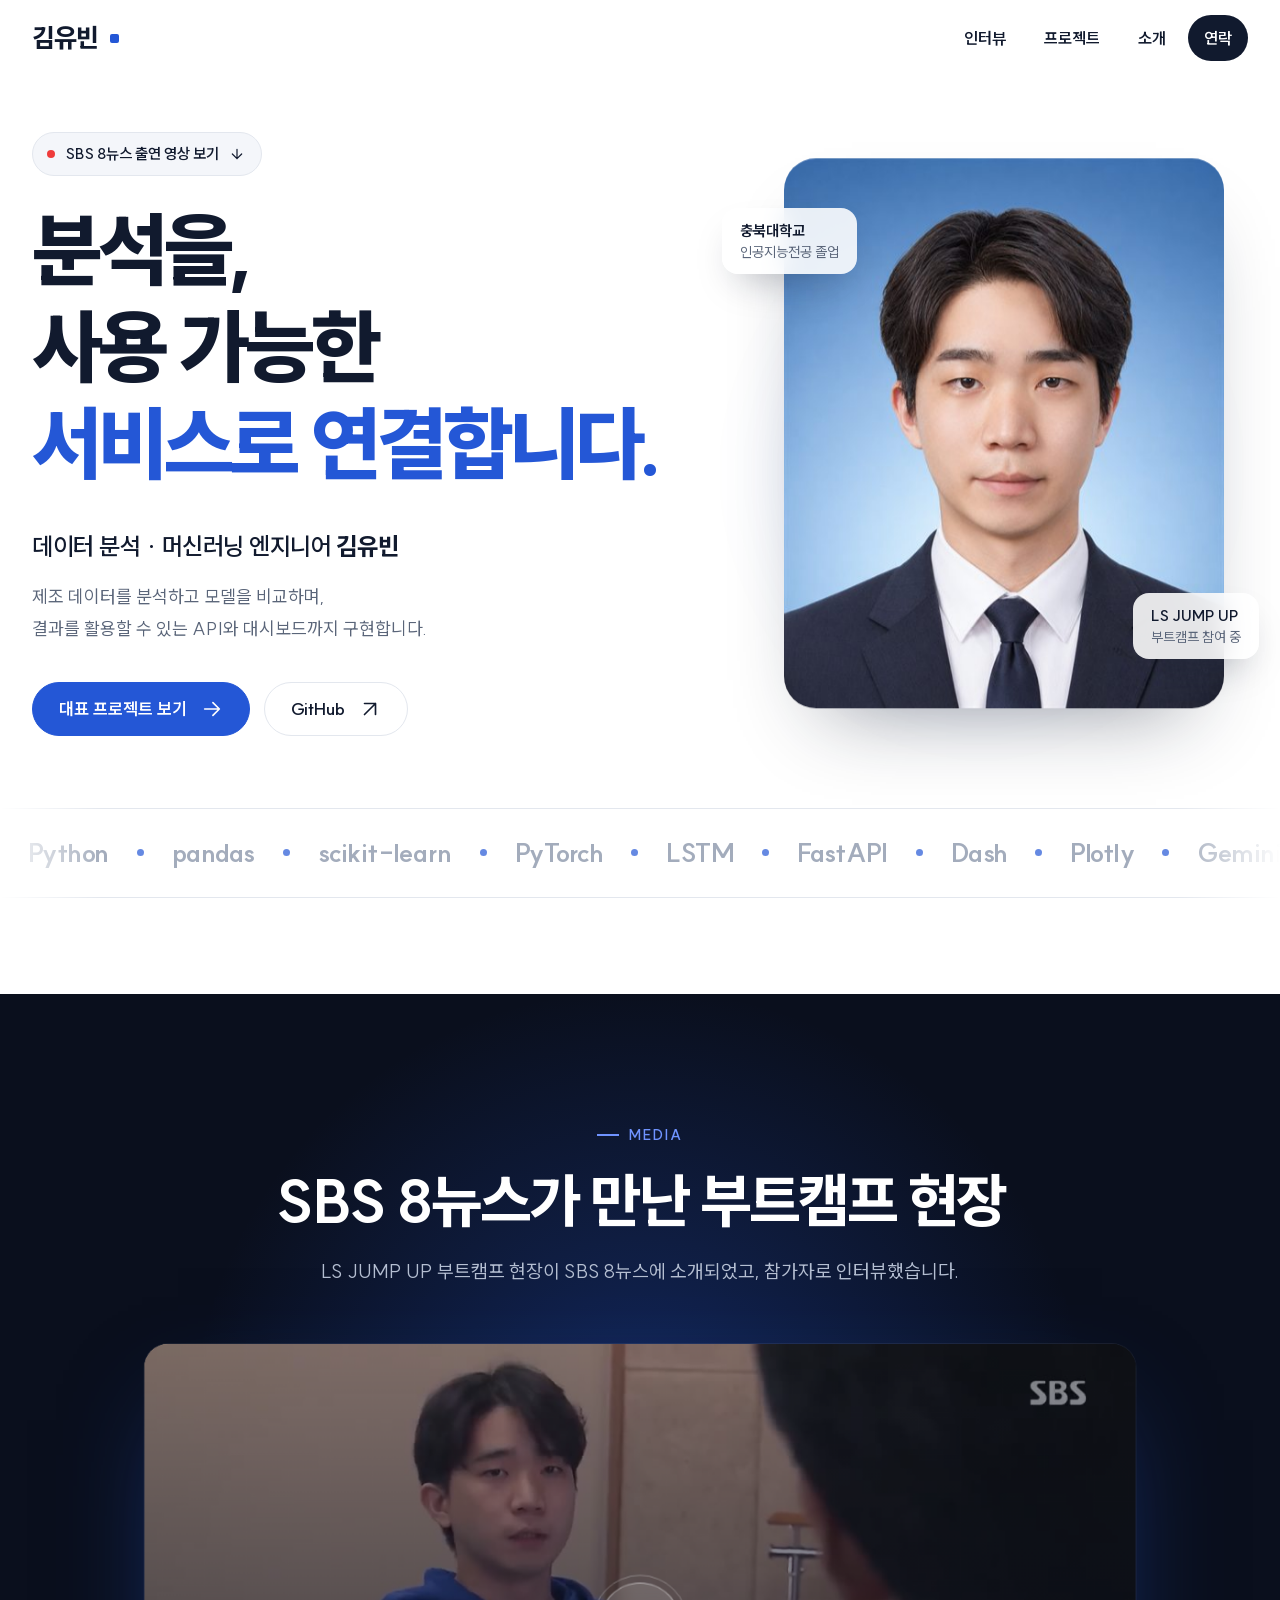
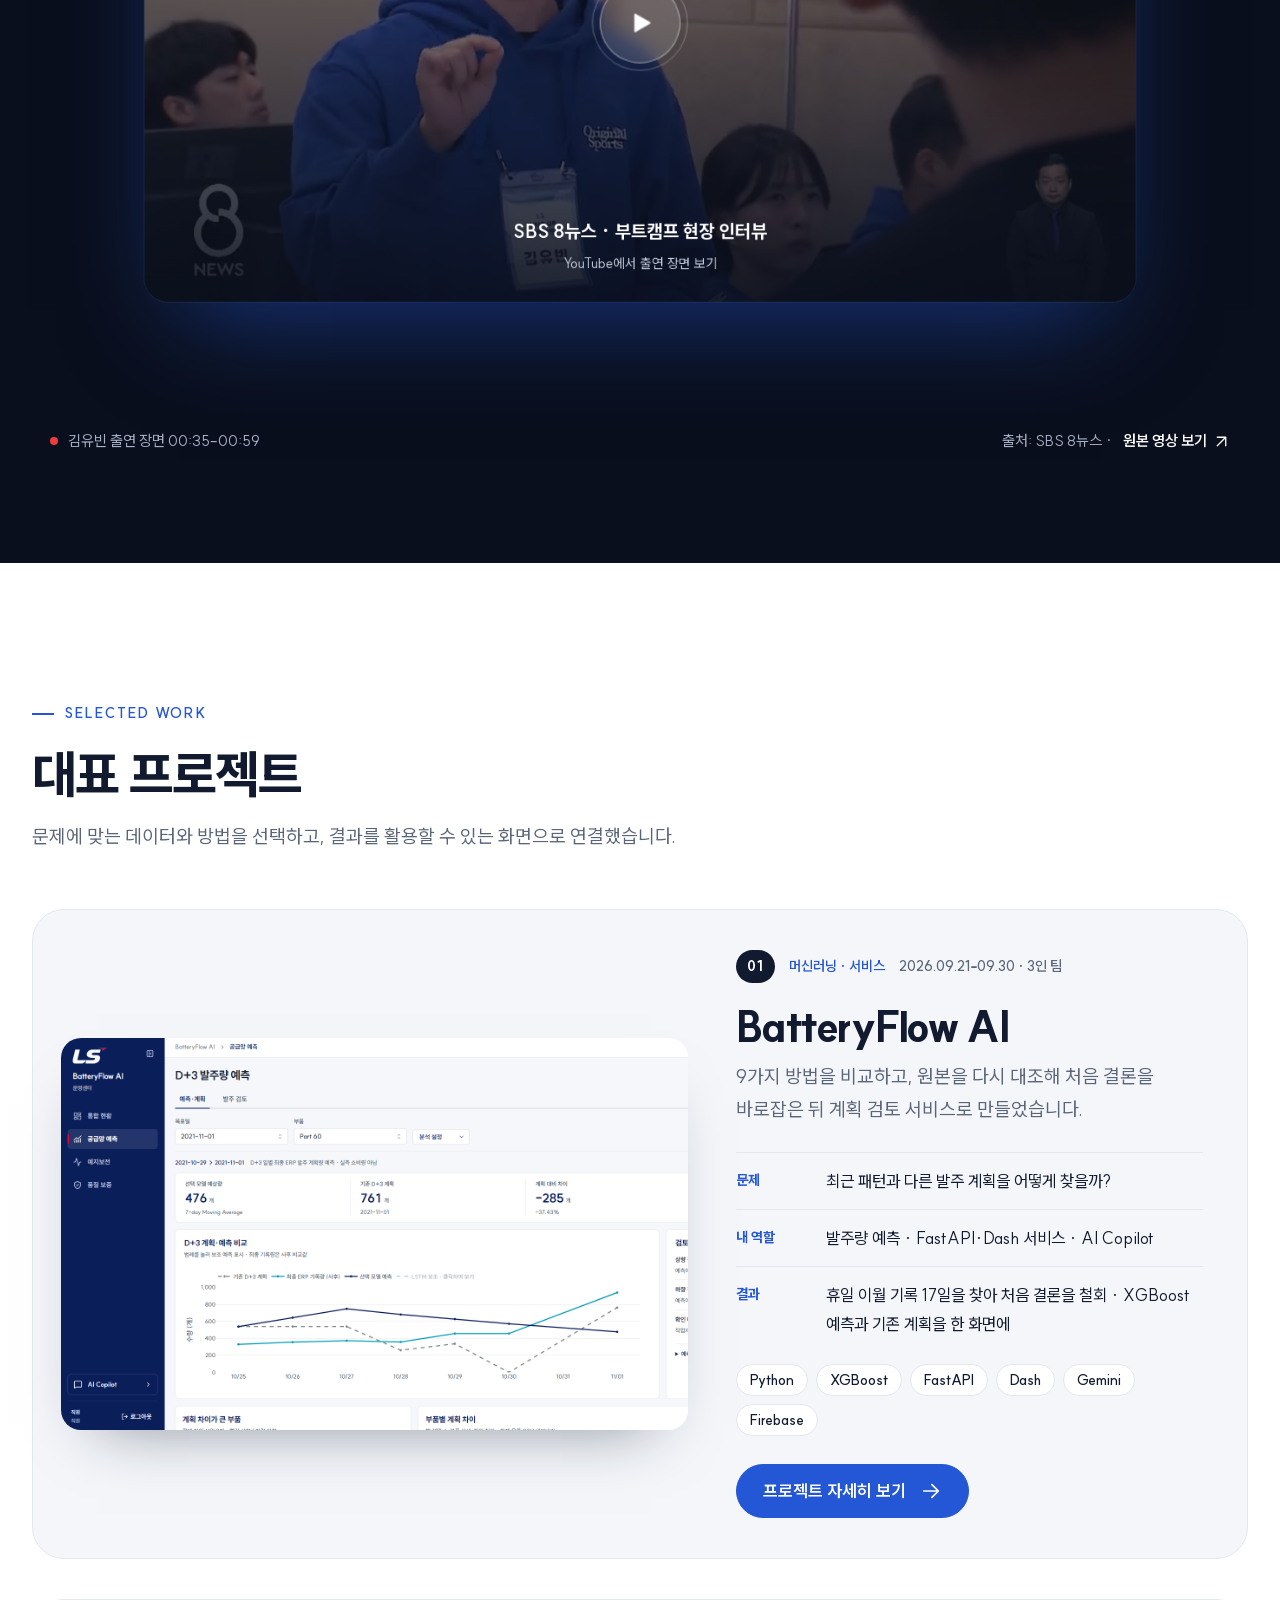
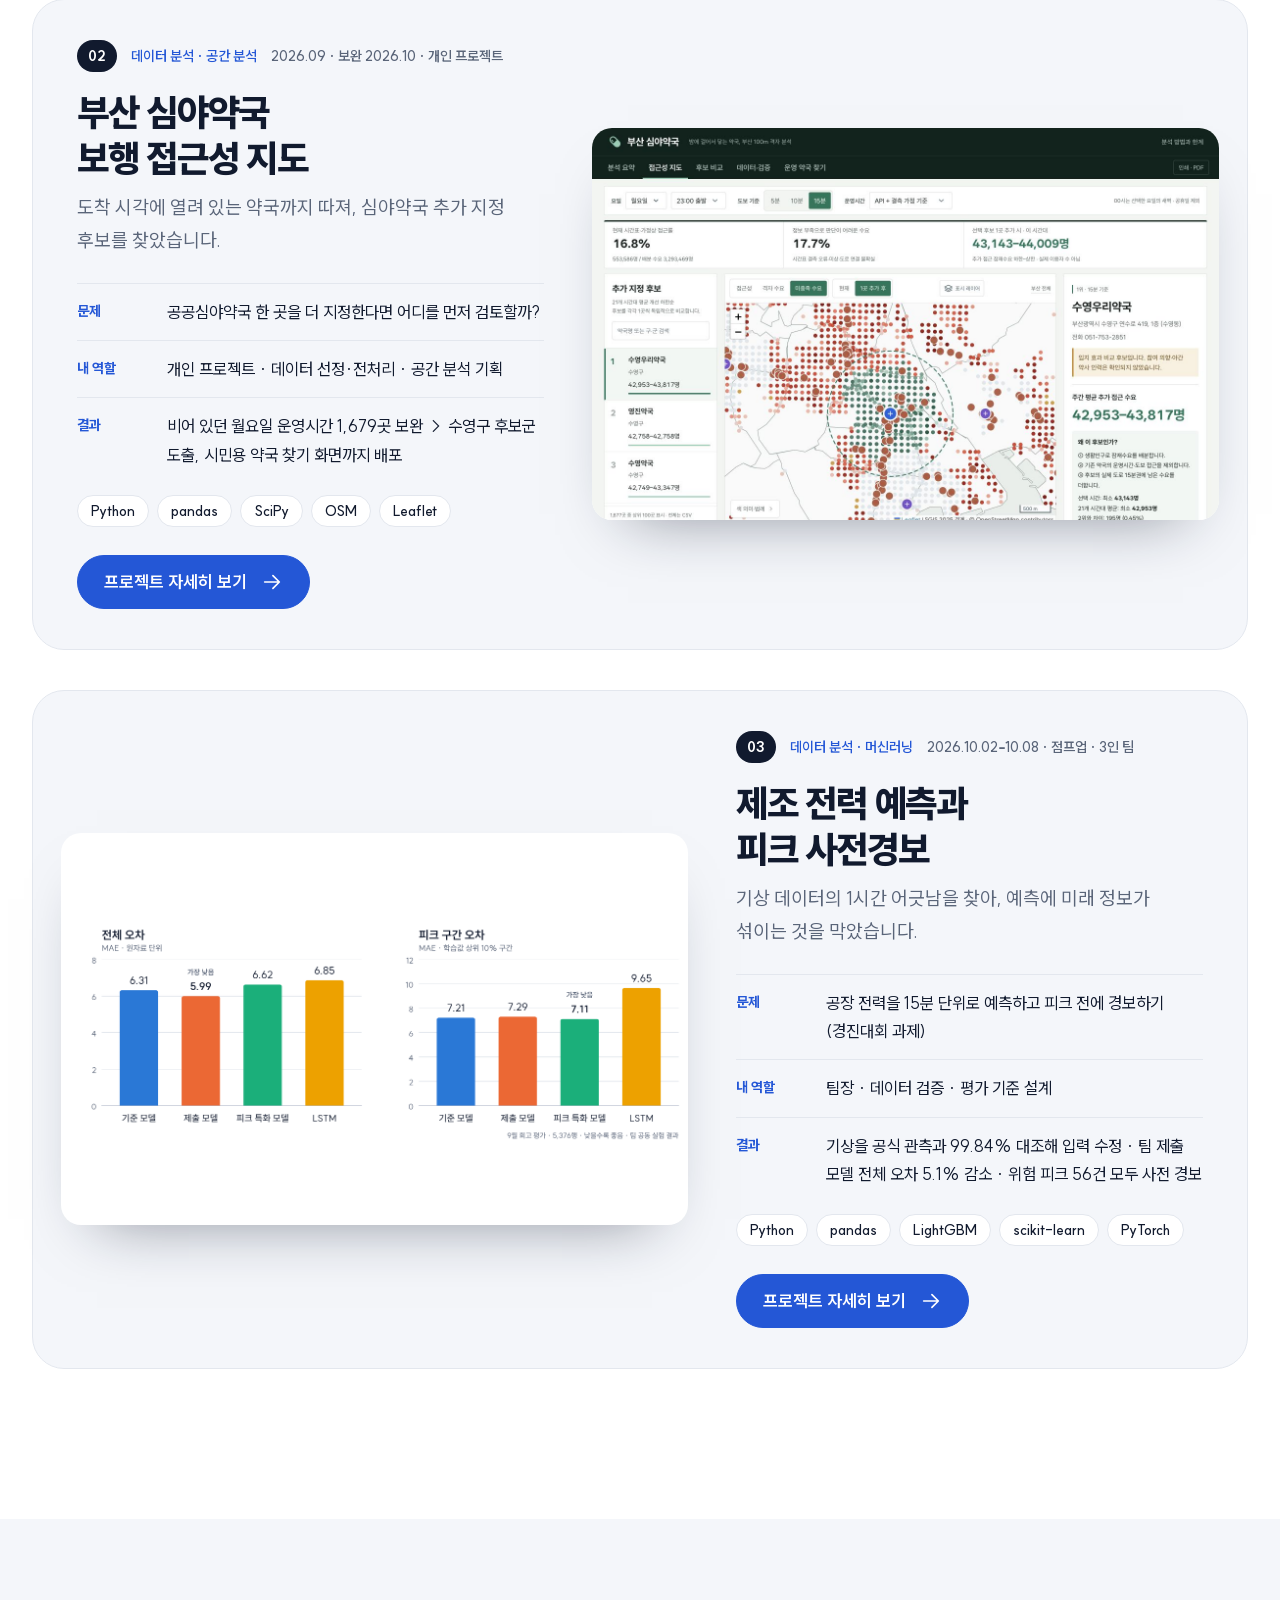
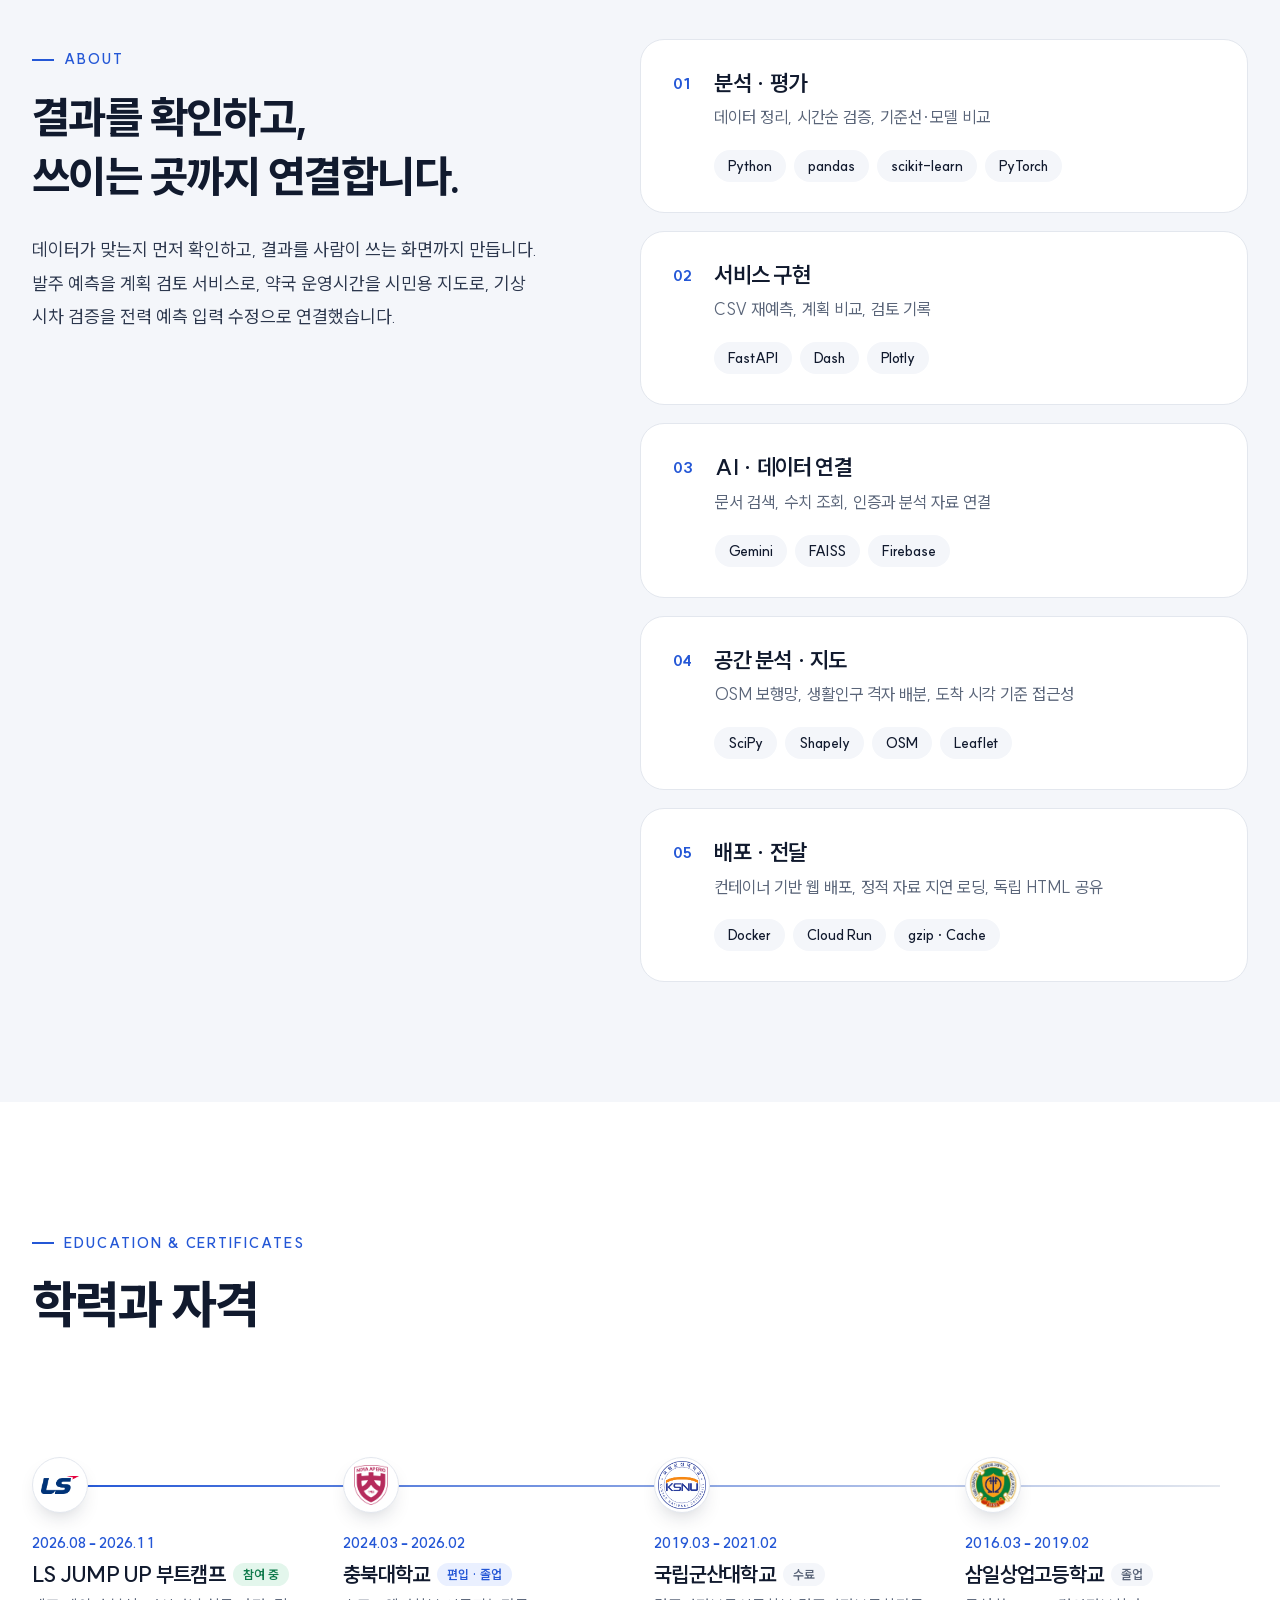
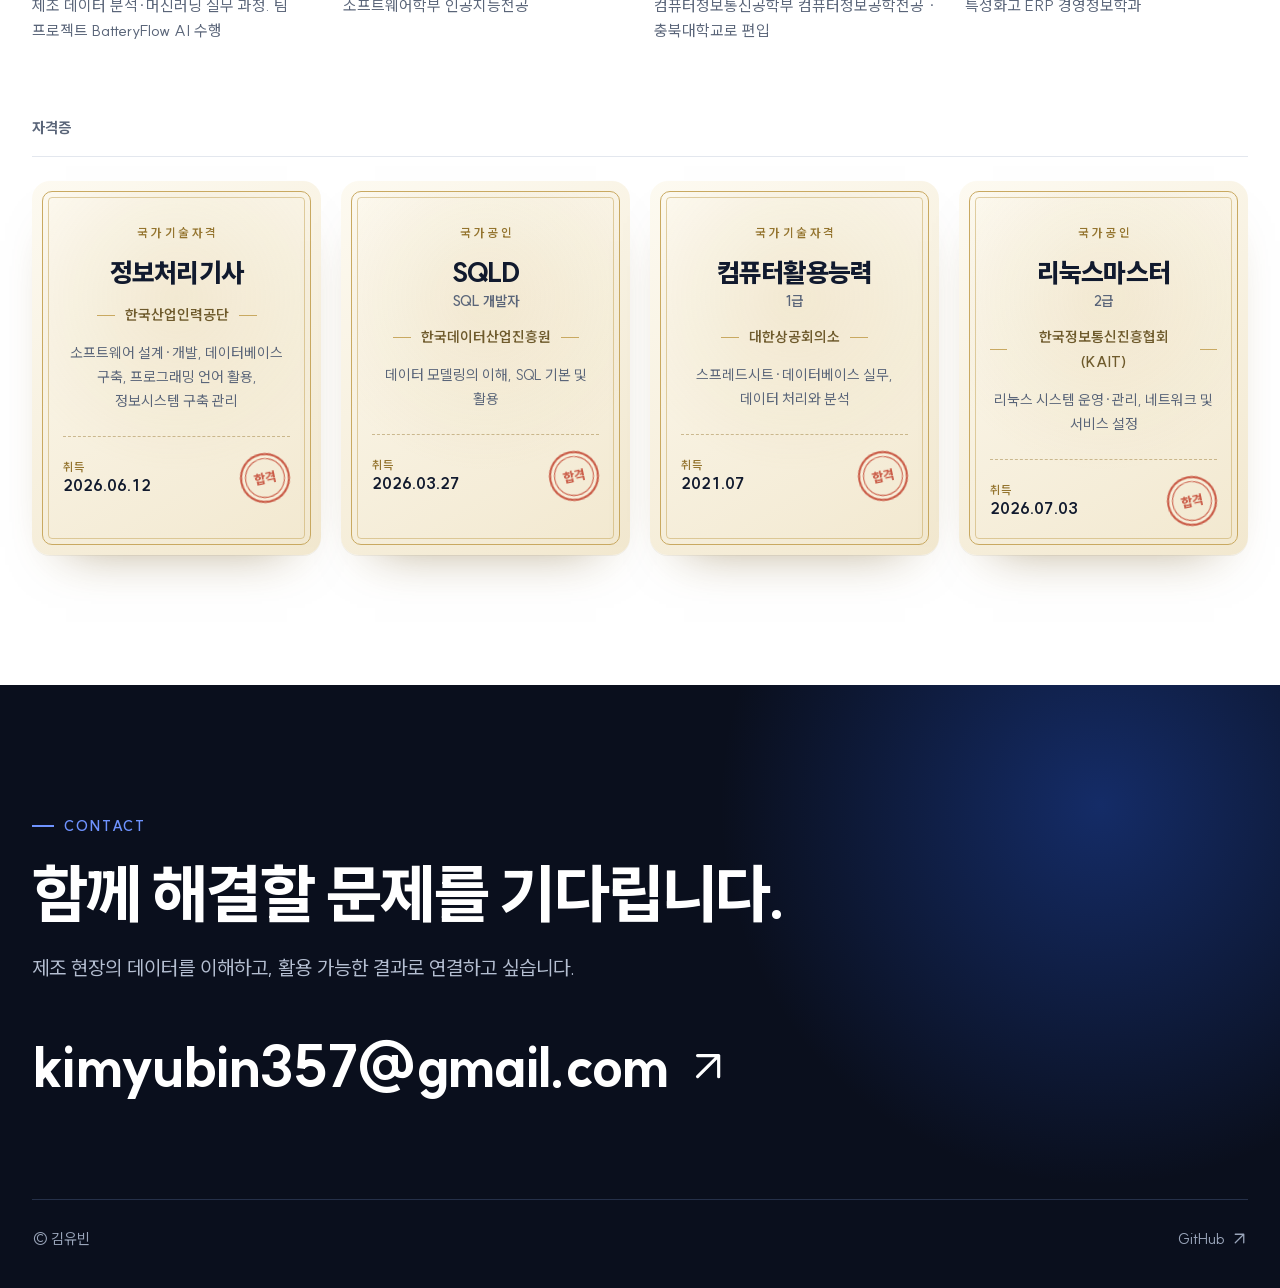
==== index.html @ a45933f1 "Correct BatteryFlow case study with the audited_v3 re-evaluation The page claimed the 7-day average " ====
<!doctype html>
<html lang="ko">
<head>
  <meta charset="utf-8">
  <meta name="viewport" content="width=device-width, initial-scale=1">
  <meta name="description" content="김유빈의 데이터 분석·머신러닝 포트폴리오. 제조 데이터 분석·모델 비교와 부산 심야약국 공간 분석을 활용 가능한 화면으로 연결한 프로젝트를 소개합니다.">
  <meta name="theme-color" content="#FFFFFF">
  <title>김유빈 | 데이터 분석 · 머신러닝 엔지니어</title>
  <link rel="icon" href="assets/favicon.svg" type="image/svg+xml">
  <link rel="preload" href="assets/SUIT-Variable.woff2" as="font" type="font/woff2" crossorigin>
  <link rel="stylesheet" href="styles.css?v=0.4.4">
  <script>document.documentElement.classList.add('js');setTimeout(function(){if(!window.__siteReady)document.documentElement.classList.remove('js')},3000)</script>
  <script src="projects.js?v=0.4.4" defer></script>
  <script src="site.js?v=0.4.4" defer onerror="document.documentElement.classList.remove('js')"></script>
</head>
<body>
  <a class="skip-link" href="#main">본문 바로가기</a>
  <div class="scroll-progress" aria-hidden="true"></div>
  <header class="site-header">
    <div class="container header-inner">
      <a class="brand" href="./" aria-label="김유빈 포트폴리오 처음으로">김유빈<span aria-hidden="true"></span></a>
      <nav aria-label="주 메뉴"><a href="#interview">인터뷰</a><a href="#work">프로젝트</a><a href="#about">소개</a><a href="#contact">연락</a></nav>
    </div>
  </header>

  <main id="main">
    <!-- Hero -->
    <section class="hero container" aria-labelledby="hero-title">
      <div class="hero-copy">
        <a class="hero-badge" href="#interview" data-reveal>
          <span class="live-dot" aria-hidden="true"></span>SBS 8뉴스 출연 영상 보기
          <svg class="icon" viewBox="0 0 24 24" aria-hidden="true"><path d="M12 5v14m-7-7 7 7 7-7"/></svg>
        </a>
        <h1 id="hero-title" class="hero-title">
          <span class="line"><span>분석을,</span></span>
          <span class="line"><span>사용 가능한</span></span>
          <span class="line accent"><span>서비스로 연결합니다.</span></span>
        </h1>
        <p class="hero-role" data-reveal data-delay="3">데이터 분석 · 머신러닝 엔지니어 <strong>김유빈</strong></p>
        <p class="hero-intro" data-reveal data-delay="4">제조 데이터를 분석하고 모델을 비교하며,<br class="desktop-break"> 결과를 활용할 수 있는 API와 대시보드까지 구현합니다.</p>
        <div class="actions" data-reveal data-delay="5">
          <a class="button" href="#work">대표 프로젝트 보기 <svg class="icon" viewBox="0 0 24 24" aria-hidden="true"><path d="M4 12h16M13 5l7 7-7 7"/></svg></a>
          <a class="button ghost" href="https://github.com/Kimyubin357" target="_blank" rel="noopener noreferrer">GitHub <svg class="icon" viewBox="0 0 24 24" aria-hidden="true"><path d="M6 18 18 6M6 6h12v12"/></svg></a>
        </div>
      </div>
      <div class="hero-visual" data-reveal="scale" data-delay="2">
        <div class="portrait-wrap" data-parallax="0.06">
          <img class="portrait" src="assets/portrait-960.jpg" srcset="assets/portrait-480.jpg 480w, assets/portrait-960.jpg 960w" sizes="(max-width: 820px) 240px, 440px" alt="김유빈 프로필 사진" width="960" height="1200" fetchpriority="high">
        </div>
        <div class="hero-chip chip-top"><strong>충북대학교</strong><span>인공지능전공 졸업</span></div>
        <div class="hero-chip chip-bottom"><strong>LS JUMP UP</strong><span>부트캠프 참여 중</span></div>
      </div>
    </section>

    <!-- Tech marquee -->
    <div class="marquee" aria-label="사용 기술">
      <div class="marquee-track">
        <ul>
          <li>Python</li><li>pandas</li><li>scikit-learn</li><li>PyTorch</li><li>LSTM</li><li>FastAPI</li><li>Dash</li><li>Plotly</li><li>Gemini</li><li>FAISS</li><li>Firebase</li><li>SQL</li>
        </ul>
        <ul aria-hidden="true">
          <li>Python</li><li>pandas</li><li>scikit-learn</li><li>PyTorch</li><li>LSTM</li><li>FastAPI</li><li>Dash</li><li>Plotly</li><li>Gemini</li><li>FAISS</li><li>Firebase</li><li>SQL</li>
        </ul>
      </div>
    </div>

    <!-- Interview video -->
    <section class="interview-section" id="interview" aria-labelledby="interview-title">
      <div class="container interview-head">
        <p class="eyebrow light" data-reveal>Media</p>
        <h2 id="interview-title" data-reveal data-delay="1">SBS 8뉴스가 만난<br class="mobile-break"> 부트캠프 현장</h2>
        <p class="interview-lead" data-reveal data-delay="2">LS JUMP UP 부트캠프 현장이 SBS 8뉴스에 소개되었고, 참가자로 인터뷰했습니다.</p>
      </div>
      <div class="container">
        <figure class="interview" data-video-scale>
          <div class="video-frame" id="interview-player">
            <video id="interview-video" class="video-mount" src="assets/interview/sbs-interview.mp4" poster="assets/interview/sbs-interview-poster.jpg" muted loop playsinline preload="metadata" title="SBS 8뉴스 — 김유빈 부트캠프 인터뷰 장면 (원본 00:35–00:59)"></video>
            <div class="video-poster" aria-hidden="true">
              <img src="assets/interview/sbs-interview-poster.jpg" alt="" width="1280" height="720" loading="lazy">
            </div>
            <button class="video-cover" type="button" id="play-interview" aria-label="SBS 인터뷰 장면 소리와 함께 재생">
              <span class="play-circle"><svg viewBox="0 0 24 24" aria-hidden="true"><path d="m8 5 12 7-12 7Z"/></svg></span>
              <span class="video-title">SBS 8뉴스 · 부트캠프 현장 인터뷰</span>
              <span class="video-subtitle">김유빈 출연 장면 · 24초</span>
            </button>
            <button class="sound-toggle" type="button" id="sound-toggle" aria-label="소리 켜고 처음부터 보기" aria-pressed="false" hidden>
              <svg class="icon" viewBox="0 0 24 24" aria-hidden="true"><path d="M4 9v6h4l5 4V5L8 9H4Z"/><path class="wave" d="M16.5 8.5a5 5 0 0 1 0 7M19 6a8.5 8.5 0 0 1 0 12"/></svg>
              <span>소리 켜고 처음부터 보기</span>
            </button>
          </div>
          <figcaption>
            <span><span class="live-dot" aria-hidden="true"></span><span id="interview-note">화면에 보이면 출연 장면이 음소거로 자동 재생됩니다.</span></span>
            <span class="video-credit">출처: SBS 8뉴스 · <a href="https://www.youtube.com/watch?v=RI5JTzQbqe4&amp;t=35s" target="_blank" rel="noopener noreferrer">원본 영상 보기 <svg class="icon" viewBox="0 0 24 24" aria-hidden="true"><path d="M6 18 18 6M6 6h12v12"/></svg></a></span>
          </figcaption>
        </figure>
      </div>
    </section>

    <!-- Featured work -->
    <section class="work-section container" id="work" aria-labelledby="work-title">
      <div class="section-head">
        <p class="eyebrow" data-reveal>Selected Work</p>
        <h2 id="work-title" data-reveal data-delay="1">대표 프로젝트</h2>
        <p class="section-note" data-reveal data-delay="2">문제에 맞는 데이터와 방법을 선택하고, 결과를 활용할 수 있는 화면으로 연결했습니다.</p>
      </div>
      <div class="featured-list" id="featured-list">
        <p class="noscript-note"><a class="text-link" href="batteryflow.html">BatteryFlow AI 프로젝트 자세히 보기</a></p>
        <p class="noscript-note"><a class="text-link" href="busan-night-pharmacy.html">부산 심야약국 보행 접근성 지도 자세히 보기</a></p>
        <p class="noscript-note"><a class="text-link" href="power-forecast.html">제조 전력 예측과 피크 사전경보 자세히 보기</a></p>
      </div>
    </section>

    <!-- Archive (rendered only when there are non-featured projects) -->
    <section class="archive-section container" id="archive" aria-labelledby="archive-title" hidden>
      <div class="archive-head">
        <div>
          <p class="eyebrow" data-reveal>Archive</p>
          <h2 id="archive-title" data-reveal data-delay="1">전체 프로젝트 <span class="count" id="archive-count"></span></h2>
        </div>
        <div class="filters" id="archive-filters" role="group" aria-label="분야별 보기"></div>
      </div>
      <div class="archive-grid" id="archive-grid"></div>
    </section>

    <!-- About + skills -->
    <section class="about-section" id="about" aria-labelledby="about-title">
      <div class="container about-grid">
        <div class="about-copy">
          <p class="eyebrow" data-reveal>About</p>
          <h2 id="about-title" data-reveal data-delay="1">결과를 확인하고,<br>쓰이는 곳까지 연결합니다.</h2>
          <p data-reveal data-delay="2">데이터가 맞는지 먼저 확인하고, 결과를 사람이 쓰는 화면까지 만듭니다. 발주 예측을 계획 검토 서비스로, 약국 운영시간을 시민용 지도로, 기상 시차 검증을 전력 예측 입력 수정으로 연결했습니다.</p>
        </div>
        <div class="skills">
          <article class="skill-card" data-reveal data-delay="1">
            <span class="skill-index">01</span>
            <h3>분석 · 평가</h3>
            <p>데이터 정리, 시간순 검증, 기준선·모델 비교</p>
            <ul class="tag-list"><li>Python</li><li>pandas</li><li>scikit-learn</li><li>PyTorch</li></ul>
          </article>
          <article class="skill-card" data-reveal data-delay="2">
            <span class="skill-index">02</span>
            <h3>서비스 구현</h3>
            <p>CSV 재예측, 계획 비교, 검토 기록</p>
            <ul class="tag-list"><li>FastAPI</li><li>Dash</li><li>Plotly</li></ul>
          </article>
          <article class="skill-card" data-reveal data-delay="3">
            <span class="skill-index">03</span>
            <h3>AI · 데이터 연결</h3>
            <p>문서 검색, 수치 조회, 인증과 분석 자료 연결</p>
            <ul class="tag-list"><li>Gemini</li><li>FAISS</li><li>Firebase</li></ul>
          </article>
          <article class="skill-card" data-reveal>
            <span class="skill-index">04</span>
            <h3>공간 분석 · 지도</h3>
            <p>OSM 보행망, 생활인구 격자 배분, 도착 시각 기준 접근성</p>
            <ul class="tag-list"><li>SciPy</li><li>Shapely</li><li>OSM</li><li>Leaflet</li></ul>
          </article>
          <article class="skill-card" data-reveal>
            <span class="skill-index">05</span>
            <h3>배포 · 전달</h3>
            <p>컨테이너 기반 웹 배포, 정적 자료 지연 로딩, 독립 HTML 공유</p>
            <ul class="tag-list"><li>Docker</li><li>Cloud Run</li><li>gzip · Cache</li></ul>
          </article>
        </div>
      </div>
    </section>

    <!-- Education + certifications -->
    <section class="credentials-section container" id="credentials" aria-labelledby="credentials-title">
      <div class="section-head">
        <p class="eyebrow" data-reveal>Education &amp; Certificates</p>
        <h2 id="credentials-title" data-reveal data-delay="1">학력과 자격</h2>
      </div>
      <div class="credentials-grid">
        <div class="cred-block">
        <p class="cred-subtitle" data-reveal>학력 · 교육</p>
        <ol class="timeline" aria-label="학력과 교육">
          <li data-reveal>
            <span class="edu-mark edu-mark-wide"><img src="assets/logo-ls.png" alt="LS 로고" width="1000" height="450" loading="lazy"></span>
            <span class="timeline-date">2026.08 – 2026.11</span>
            <h3>LS JUMP UP 부트캠프 <span class="status">참여 중</span></h3>
            <p>제조 데이터 분석·머신러닝 실무 과정. 팀 프로젝트 BatteryFlow AI 수행</p>
          </li>
          <li data-reveal data-delay="1">
            <span class="edu-mark"><img src="assets/logo-cbnu.png" alt="충북대학교 로고" width="166" height="200" loading="lazy"></span>
            <span class="timeline-date">2024.03 – 2026.02</span>
            <h3>충북대학교 <span class="status done">편입 · 졸업</span></h3>
            <p>소프트웨어학부 인공지능전공</p>
          </li>
          <li data-reveal data-delay="2">
            <span class="edu-mark edu-mark-round"><img src="assets/logo-kunsan.png" alt="국립군산대학교 로고" width="700" height="700" loading="lazy"></span>
            <span class="timeline-date">2019.03 – 2021.02</span>
            <h3>국립군산대학교 <span class="status muted-status">수료</span></h3>
            <p>컴퓨터정보통신공학부 컴퓨터정보공학전공 · 충북대학교로 편입</p>
          </li>
          <li data-reveal data-delay="3">
            <span class="edu-mark edu-mark-round"><img src="assets/logo-samil.png" alt="삼일상업고등학교 로고" width="447" height="447" loading="lazy"></span>
            <span class="timeline-date">2016.03 – 2019.02</span>
            <h3>삼일상업고등학교 <span class="status muted-status">졸업</span></h3>
            <p>특성화고 ERP 경영정보학과</p>
          </li>
        </ol>
        </div>
        <div class="certs cred-block">
        <p class="cred-subtitle" data-reveal>자격증</p>
        <ul class="cert-grid" aria-label="자격증">
          <li class="cert-card" data-reveal>
            <div class="cert-frame">
              <span class="cert-label">국가기술자격</span>
              <h3>정보처리기사</h3>
              <p class="cert-issuer">한국산업인력공단</p>
              <p class="cert-desc">소프트웨어 설계·개발, 데이터베이스 구축, 프로그래밍 언어 활용, 정보시스템 구축 관리</p>
              <div class="cert-foot"><p class="cert-date"><small>취득</small><time datetime="2026-06-12">2026.06.12</time></p><span class="cert-seal" aria-hidden="true">합격</span></div>
            </div>
          </li>
          <li class="cert-card" data-reveal data-delay="1">
            <div class="cert-frame">
              <span class="cert-label">국가공인</span>
              <h3>SQLD <small>SQL 개발자</small></h3>
              <p class="cert-issuer">한국데이터산업진흥원</p>
              <p class="cert-desc">데이터 모델링의 이해, SQL 기본 및 활용</p>
              <div class="cert-foot"><p class="cert-date"><small>취득</small><time datetime="2026-03-27">2026.03.27</time></p><span class="cert-seal" aria-hidden="true">합격</span></div>
            </div>
          </li>
          <li class="cert-card" data-reveal data-delay="2">
            <div class="cert-frame">
              <span class="cert-label">국가기술자격</span>
              <h3>컴퓨터활용능력 <small>1급</small></h3>
              <p class="cert-issuer">대한상공회의소</p>
              <p class="cert-desc">스프레드시트·데이터베이스 실무, 데이터 처리와 분석</p>
              <div class="cert-foot"><p class="cert-date"><small>취득</small><time datetime="2021-07">2021.07</time></p><span class="cert-seal" aria-hidden="true">합격</span></div>
            </div>
          </li>
          <li class="cert-card" data-reveal data-delay="3">
            <div class="cert-frame">
              <span class="cert-label">국가공인</span>
              <h3>리눅스마스터 <small>2급</small></h3>
              <p class="cert-issuer">한국정보통신진흥협회 (KAIT)</p>
              <p class="cert-desc">리눅스 시스템 운영·관리, 네트워크 및 서비스 설정</p>
              <div class="cert-foot"><p class="cert-date"><small>취득</small><time datetime="2026-07-03">2026.07.03</time></p><span class="cert-seal" aria-hidden="true">합격</span></div>
            </div>
          </li>
        </ul>
        </div>
      </div>
    </section>
  </main>

  <footer class="contact-section" id="contact">
    <div class="container">
      <p class="eyebrow light" data-reveal>Contact</p>
      <h2 data-reveal data-delay="1">함께 해결할 문제를<br class="mobile-break"> 기다립니다.</h2>
      <p class="contact-lead" data-reveal data-delay="2">제조 현장의 데이터를 이해하고, 활용 가능한 결과로 연결하고 싶습니다.</p>
      <a class="email-link" href="mailto:kimyubin357@gmail.com" data-reveal data-delay="3">kimyubin357@gmail.com <svg class="icon" viewBox="0 0 24 24" aria-hidden="true"><path d="M6 18 18 6M6 6h12v12"/></svg></a>
      <div class="footer-bottom"><span>© 김유빈</span><a href="https://github.com/Kimyubin357" target="_blank" rel="noopener noreferrer">GitHub <svg class="icon" viewBox="0 0 24 24" aria-hidden="true"><path d="M6 18 18 6M6 6h12v12"/></svg></a></div>
    </div>
  </footer>
</body>
</html>
---- styles.css ----
@font-face{font-family:SUIT;src:url('assets/SUIT-Variable.woff2') format('woff2');font-weight:100 900;font-style:normal;font-display:swap}

:root{
  --paper:#fff;
  --ink:#111a2e;
  --blue:#2457d6;
  --blue-bright:#6f93ff;
  --muted:#5a6579;
  --line:#e3e7ee;
  --soft:#f4f6fa;
  --night:#0a0f1d;
  --night-2:#131b2e;
  --width:1280px;
  --header:76px;
  --radius:24px;
  --ease:cubic-bezier(.2,.75,.2,1);
}

/* ---------- Base ---------- */
*{box-sizing:border-box}
html{scroll-behavior:smooth;scroll-padding-top:calc(var(--header) + 12px)}
body{margin:0;background:var(--paper);color:var(--ink);font-family:SUIT,system-ui,sans-serif;font-size:18px;line-height:1.75;word-break:keep-all;-webkit-font-smoothing:antialiased;overflow-x:hidden}
a{color:inherit;text-decoration:none}
a,button{-webkit-tap-highlight-color:transparent}
button{font:inherit;cursor:pointer}
a:focus-visible,button:focus-visible,summary:focus-visible{outline:3px solid var(--blue);outline-offset:4px;border-radius:6px}
img{display:block;max-width:100%;height:auto}
h1,h2,h3,p,figure,dl,dd,ol,ul{margin:0}
ol,ul{padding:0;list-style:none}
h1,h2,h3{line-height:1.25;letter-spacing:-.035em}
h2{font-size:clamp(32px,4vw,52px);font-weight:800}
h3{font-size:22px;font-weight:700}
.container{width:min(100% - 64px,var(--width));margin-inline:auto}
.icon{display:block;width:22px;height:22px;fill:none;stroke:currentColor;stroke-width:1.8;stroke-linecap:round;stroke-linejoin:round;flex:none;vertical-align:middle}
.muted{color:var(--muted)}
.mobile-break{display:none}
.skip-link{position:fixed;top:-100px;left:20px;background:white;padding:10px 20px;z-index:100;border-radius:8px}
.skip-link:focus{top:12px}

.eyebrow{display:inline-flex;align-items:center;gap:10px;font-size:14px;font-weight:700;letter-spacing:.14em;text-transform:uppercase;color:var(--blue);margin-bottom:16px}
.eyebrow::before{content:'';width:22px;height:2px;background:currentColor}
.eyebrow.light{color:var(--blue-bright)}
.section-head{margin-bottom:56px}
.section-note{margin-top:14px;font-size:19px;color:var(--muted)}

/* ---------- Buttons & links ---------- */
.button{display:inline-flex;align-items:center;justify-content:center;gap:14px;padding:14px 26px;min-height:54px;border-radius:999px;background:var(--blue);color:white;font-size:17px;font-weight:700;border:1.5px solid var(--blue);transition:background .25s,color .25s,transform .25s var(--ease),box-shadow .25s}
.button:hover{background:#1b46b8;border-color:#1b46b8;transform:translateY(-2px);box-shadow:0 12px 28px -12px rgba(36,87,214,.65)}
.button .icon{transition:transform .25s var(--ease)}
.button:hover .icon{transform:translateX(4px)}
.button.ghost{background:transparent;color:var(--ink);border-color:var(--line)}
.button.ghost:hover{border-color:var(--ink);box-shadow:none}
.button.ghost:hover .icon{transform:translate(2px,-2px)}
.text-link{display:inline-flex;align-items:center;gap:8px;color:var(--blue);font-weight:700}
.text-link:hover{text-decoration:underline;text-underline-offset:5px}
.text-link.ink{color:var(--ink)}
.tag-list{display:flex;flex-wrap:wrap;gap:8px}
.tag-list li{font-size:14px;font-weight:600;line-height:1;padding:8px 13px;border-radius:999px;background:white;border:1px solid var(--line);color:var(--ink)}

/* ---------- Header ---------- */
.scroll-progress{position:fixed;inset:0 0 auto;height:3px;background:var(--blue);transform:scaleX(0);transform-origin:0 50%;z-index:60}
.site-header{position:sticky;top:0;z-index:50;transition:background .3s,box-shadow .3s,backdrop-filter .3s}
.site-header.is-scrolled{background:rgba(255,255,255,.9);backdrop-filter:saturate(1.6) blur(14px);-webkit-backdrop-filter:saturate(1.6) blur(14px);box-shadow:0 1px 0 var(--line)}
.header-inner{height:var(--header);display:flex;align-items:center;justify-content:space-between}
.brand{font-size:26px;font-weight:800;letter-spacing:-.04em;display:flex;align-items:center;gap:12px}
.brand span{width:9px;height:9px;background:var(--blue);border-radius:2px}
nav{display:flex;gap:6px;font-weight:650;font-size:16px}
nav a{padding:9px 16px;border-radius:999px;transition:background .2s,color .2s}
nav a:hover{background:var(--soft)}
nav a.is-active{background:var(--ink);color:white}

/* ---------- Hero ---------- */
.hero{display:grid;grid-template-columns:minmax(0,1.45fr) minmax(0,1fr);gap:72px;align-items:center;padding-block:56px 72px;position:relative}
.hero-badge{display:inline-flex;align-items:center;gap:10px;padding:8px 16px 8px 14px;border-radius:999px;background:var(--soft);border:1px solid var(--line);font-size:15px;font-weight:650;margin-bottom:28px;transition:border-color .2s,background .2s}
.hero-badge:hover{border-color:var(--blue);background:white;color:var(--blue)}
.hero-badge .icon{width:16px;height:16px}
.live-dot{width:8px;height:8px;border-radius:50%;background:#ef3b3b;box-shadow:0 0 0 0 rgba(239,59,59,.5);animation:pulse 2s infinite;display:inline-block;flex:none}
@keyframes pulse{0%{box-shadow:0 0 0 0 rgba(239,59,59,.55)}70%{box-shadow:0 0 0 9px rgba(239,59,59,0)}100%{box-shadow:0 0 0 0 rgba(239,59,59,0)}}
.hero-title{font-size:clamp(44px,6.3vw,88px);font-weight:850;line-height:1.14;letter-spacing:-.05em}
.hero-title .line{display:block;overflow:hidden;padding-bottom:.06em}
.hero-title .line>span{display:inline-block}
.hero-title .accent{color:var(--blue);white-space:nowrap}
.hero-role{font-size:clamp(20px,1.9vw,27px);font-weight:600;margin-top:30px;letter-spacing:-.02em}
.hero-role strong{font-weight:800}
.hero-intro{margin-top:14px;color:var(--muted);font-size:clamp(17px,1.4vw,20px);line-height:1.8}
.actions{display:flex;flex-wrap:wrap;align-items:center;gap:14px;margin-top:36px}
.hero-visual{position:relative;justify-self:end;width:100%;max-width:440px}
.hero-visual::before{content:'';position:absolute;inset:8% 0 -6% -10%;background:radial-gradient(closest-side,rgba(36,87,214,.22),transparent);filter:blur(24px);z-index:-1}
.portrait-wrap{border-radius:32px;overflow:hidden;box-shadow:0 40px 80px -40px rgba(17,26,46,.45);will-change:transform}
.portrait{width:100%;aspect-ratio:4/5;object-fit:cover}
.hero-chip{position:absolute;display:flex;flex-direction:column;padding:12px 18px;border-radius:16px;background:rgba(255,255,255,.88);backdrop-filter:blur(12px);-webkit-backdrop-filter:blur(12px);box-shadow:0 18px 40px -18px rgba(17,26,46,.4);font-size:14px;line-height:1.45;animation:float 6s ease-in-out infinite}
.hero-chip strong{font-size:15px}
.hero-chip span{color:var(--muted)}
.chip-top{top:9%;left:-14%}
.chip-bottom{bottom:9%;right:0;animation-delay:-3s}
@keyframes float{0%,100%{transform:translateY(0)}50%{transform:translateY(-10px)}}

/* ---------- Marquee ---------- */
.marquee{border-block:1px solid var(--line);overflow:hidden;padding-block:22px;-webkit-mask-image:linear-gradient(90deg,transparent,#000 8%,#000 92%,transparent);mask-image:linear-gradient(90deg,transparent,#000 8%,#000 92%,transparent)}
.marquee-track{display:flex;width:max-content;animation:marquee 38s linear infinite}
.marquee:hover .marquee-track{animation-play-state:paused}
.marquee ul{display:flex;flex:none}
.marquee li{font-size:clamp(20px,2vw,28px);font-weight:750;letter-spacing:-.02em;color:#a3acbc;padding-inline:28px;display:flex;align-items:center;gap:56px;white-space:nowrap}
.marquee li::after{content:'';width:7px;height:7px;border-radius:50%;background:var(--blue);margin-left:-28px;margin-right:-28px;opacity:.7}
@keyframes marquee{to{transform:translateX(-50%)}}

/* ---------- Interview ---------- */
.interview-section{background:var(--night);color:white;padding-block:120px 110px;margin-top:96px;position:relative;overflow:hidden}
.interview-section::before{content:'';position:absolute;width:900px;height:900px;left:50%;top:38%;transform:translate(-50%,-50%);background:radial-gradient(closest-side,rgba(36,87,214,.35),transparent);pointer-events:none}
.interview-head{text-align:center;position:relative;margin-bottom:56px}
.interview-head .eyebrow{justify-content:center}
.interview-head h2{font-size:clamp(34px,4.6vw,62px)}
.interview-lead{margin:18px auto 0;max-width:640px;color:#b5bfd2;font-size:19px}
.interview{--vp:1;position:relative;max-width:1180px;margin-inline:auto}
.video-frame{position:relative;aspect-ratio:16/9;background:var(--night-2);overflow:hidden;border-radius:calc(28px - var(--vp) * 10px);transform:scale(calc(.84 + var(--vp) * .16));transform-origin:50% 0;box-shadow:0 50px 120px -40px rgba(36,87,214,.55),0 0 0 1px rgba(255,255,255,.08);will-change:transform}
.video-frame iframe,.video-frame video{position:absolute;inset:0;width:100%;height:100%;border:0;z-index:0;object-fit:cover;background:var(--night-2)}
.video-frame video[controls]{object-fit:contain;z-index:3}
.video-poster{position:absolute;inset:0;z-index:1;transition:opacity .6s}
.video-poster img{width:100%;height:100%;object-fit:cover}
.video-poster::after{content:'';position:absolute;inset:0;background:linear-gradient(180deg,rgba(10,15,29,.35) 0%,rgba(10,15,29,.55) 45%,rgba(10,15,29,.92) 100%)}
.video-cover{position:absolute;inset:0;z-index:2;border:0;width:100%;height:100%;background:transparent;color:white;display:flex;flex-direction:column;align-items:center;justify-content:flex-end;gap:4px;padding:32px;text-align:center;transition:opacity .5s}
.play-circle{position:absolute;top:50%;left:50%;width:96px;height:96px;margin:-48px 0 0 -48px;border-radius:50%;background:rgba(255,255,255,.14);backdrop-filter:blur(10px);-webkit-backdrop-filter:blur(10px);border:1.5px solid rgba(255,255,255,.55);display:grid;place-items:center;transition:transform .3s var(--ease),background .3s}
.play-circle::after{content:'';position:absolute;inset:-10px;border-radius:50%;border:1.5px solid rgba(255,255,255,.35);animation:ring 2.4s var(--ease) infinite}
@keyframes ring{0%{transform:scale(.9);opacity:1}100%{transform:scale(1.35);opacity:0}}
.play-circle svg{width:34px;height:34px;fill:white;stroke:white;stroke-width:1.5;stroke-linejoin:round;margin:0}
.video-cover:hover .play-circle{transform:scale(1.08);background:var(--blue)}
.video-title{font-size:22px;font-weight:750}
.video-subtitle{font-size:16px;color:#c8d0de}
.video-frame.is-loading .play-circle::after{animation-duration:1s}
.video-frame.is-playing .video-poster,.video-frame.is-playing .video-cover{opacity:0;pointer-events:none}
.sound-toggle{position:absolute;left:20px;bottom:20px;z-index:4;display:inline-flex;align-items:center;gap:10px;padding:12px 20px 12px 16px;border-radius:999px;border:1px solid rgba(255,255,255,.3);background:var(--blue);backdrop-filter:blur(12px);-webkit-backdrop-filter:blur(12px);color:white;font-size:15px;font-weight:700;opacity:0;transform:translateY(8px);transition:opacity .4s,transform .4s var(--ease),background .2s}
.sound-toggle[hidden]{display:none}
.video-frame video[controls]~.sound-toggle{bottom:64px}
.video-frame.is-playing .sound-toggle{opacity:1;transform:none}
.sound-toggle:hover{background:var(--blue)}
.sound-toggle.is-sound-on{background:rgba(75,85,99,.92);border-color:rgba(255,255,255,.24)}
.sound-toggle.is-sound-on:hover{background:rgba(55,65,81,.96)}
.sound-toggle .wave{animation:wave 1.4s ease-in-out infinite}
.sound-toggle.is-sound-on .wave{animation:none}
@keyframes wave{50%{opacity:.25}}
.interview figcaption{display:flex;flex-wrap:wrap;gap:8px 16px;justify-content:space-between;align-items:center;margin-top:22px;font-size:15px;color:#a7b1c4;position:relative}
.interview figcaption>span{display:inline-flex;align-items:center;gap:10px}
.interview figcaption a{display:inline-flex;align-items:center;gap:6px;color:white;font-weight:650}
.interview figcaption a:hover{color:var(--blue-bright)}
.interview figcaption .icon{width:17px;height:17px}

/* ---------- Featured work ---------- */
.work-section{padding-block:130px 60px}
.featured-list{display:grid;gap:40px}
.feature-card{--stack:0;position:sticky;top:calc(var(--header) + 24px)}
.feature-card:last-child{position:relative;top:auto}
.feature-inner{display:grid;grid-template-columns:minmax(0,1.3fr) minmax(0,1fr);gap:48px;align-items:center;padding:28px;border-radius:32px;background:var(--soft);border:1px solid var(--line);transform:scale(calc(1 - var(--stack) * .05));filter:brightness(calc(1 - var(--stack) * .12));transform-origin:50% 0;transition:box-shadow .3s}
.feature-card:nth-child(even) .feature-inner{grid-template-columns:minmax(0,1fr) minmax(0,1.3fr)}
.feature-card:nth-child(even) .feature-media{order:2}
.feature-media{display:block;border-radius:20px;overflow:hidden;background:white;box-shadow:0 30px 60px -36px rgba(17,26,46,.5);aspect-ratio:16/10}
.feature-media img{width:100%;height:100%;object-fit:cover;object-position:top left;transition:transform .8s var(--ease)}
.feature-inner:hover .feature-media img{transform:scale(1.04)}
.feature-body{padding:12px 16px 12px 0}
.feature-card:nth-child(even) .feature-body{padding:12px 0 12px 16px}
.feature-meta{display:flex;flex-wrap:wrap;align-items:center;gap:8px 14px;font-size:14px;color:var(--muted);font-weight:600}
.feature-num{font-size:14px;font-weight:800;color:white;background:var(--ink);border-radius:999px;padding:4px 11px;font-variant-numeric:tabular-nums}
.feature-category{color:var(--blue)}
.feature-body h3{font-size:clamp(30px,3.2vw,44px);font-weight:850;margin-top:18px}
.feature-body h3 a:hover{color:var(--blue)}
.feature-tagline{font-size:19px;color:var(--muted);margin-top:8px}
.feature-highlights{margin-block:26px;display:grid;gap:14px}
.feature-highlights>div{display:grid;grid-template-columns:76px 1fr;gap:14px;padding-top:14px;border-top:1px solid var(--line)}
.feature-highlights dt{font-size:14px;font-weight:750;color:var(--blue);line-height:1.9}
.feature-highlights dd{font-size:16.5px;line-height:1.7}
.feature-actions{display:flex;flex-wrap:wrap;align-items:center;gap:12px 18px;margin-top:28px}
.demo-account{margin-top:22px;padding:16px 18px;border-radius:16px;background:white;border:1px dashed #c3cde0}
.demo-title{font-size:15px;font-weight:750;margin-bottom:6px}
.demo-title span{display:block;font-size:13.5px;font-weight:500;color:var(--muted)}
.demo-row{display:grid;grid-template-columns:68px minmax(0,1fr) auto;align-items:center;gap:10px;padding:5px 0;font-size:15px}
.demo-row+.demo-row{border-top:1px solid var(--line)}
.demo-row dt{color:var(--muted);font-weight:600}
.demo-value{font-family:ui-monospace,SFMono-Regular,Consolas,monospace;font-size:15px;font-weight:600;overflow-wrap:anywhere;word-break:normal}
.demo-tools{display:flex;gap:6px}
.icon-btn{width:34px;height:34px;display:grid;place-items:center;padding:0;border-radius:10px;border:1px solid var(--line);background:white;color:var(--ink);transition:border-color .2s,color .2s,background .2s}
.icon-btn .icon{width:18px;height:18px}
.icon-btn:hover{border-color:var(--ink)}
.icon-btn.is-done{color:#0f7a4b;border-color:#0f7a4b;background:#e3f6ec}
.noscript-note{margin-top:20px}

/* ---------- Archive ---------- */
.archive-section{padding-block:70px 40px}
.archive-section[hidden]{display:none}
.archive-head{display:flex;justify-content:space-between;align-items:flex-end;gap:24px;flex-wrap:wrap;margin-bottom:40px}
.archive-head h2{font-size:clamp(28px,3vw,40px)}
.count{font-size:.55em;color:var(--muted);font-weight:700;vertical-align:super}
.filters{display:flex;flex-wrap:wrap;gap:8px}
.filter{border:1px solid var(--line);background:white;border-radius:999px;padding:9px 18px;font-size:15px;font-weight:650;color:var(--muted);transition:all .2s}
.filter:hover{border-color:var(--ink);color:var(--ink)}
.filter.is-active{background:var(--ink);border-color:var(--ink);color:white}
.archive-grid{display:grid;grid-template-columns:repeat(auto-fill,minmax(320px,1fr));gap:28px}
.archive-card{display:flex;flex-direction:column;border-radius:24px;border:1px solid var(--line);overflow:hidden;background:white;transition:transform .35s var(--ease),box-shadow .35s,border-color .35s}
.archive-card[hidden]{display:none}
.archive-card:hover{transform:translateY(-6px);box-shadow:0 30px 60px -30px rgba(17,26,46,.35);border-color:transparent}
.archive-thumb{aspect-ratio:16/10;background:var(--soft);overflow:hidden}
.archive-thumb img{width:100%;height:100%;object-fit:cover;object-position:top left;transition:transform .6s var(--ease)}
.archive-card:hover .archive-thumb img{transform:scale(1.05)}
.archive-body{padding:22px 24px 26px;display:flex;flex-direction:column;gap:10px;flex:1}
.archive-meta{display:flex;justify-content:space-between;gap:12px;font-size:13.5px;color:var(--muted);font-weight:600}
.archive-meta span:first-child{color:var(--blue)}
.archive-body h3{display:flex;align-items:center;justify-content:space-between;gap:12px;font-size:22px}
.archive-body h3 .icon{transition:transform .3s var(--ease)}
.archive-card:hover h3 .icon{transform:translateX(4px)}
.archive-body p{font-size:16px;color:var(--muted);line-height:1.6}
.archive-body .tag-list{margin-top:auto;padding-top:8px}
.archive-body .tag-list li{background:var(--soft);border-color:transparent;font-size:13px}

/* ---------- About ---------- */
.about-section{background:var(--soft);padding-block:120px;margin-top:90px}
.about-grid{display:grid;grid-template-columns:minmax(0,1fr) minmax(0,1.15fr);gap:80px;align-items:start}
.about-copy{position:sticky;top:calc(var(--header) + 40px)}
.about-copy h2{font-size:clamp(30px,3.4vw,46px);line-height:1.35;margin-bottom:28px}
.about-copy>p:not(.eyebrow){margin-top:18px;font-size:18px;line-height:1.85;color:#2c374d}
.skills{display:grid;gap:18px}
.skill-card{background:white;border:1px solid var(--line);border-radius:var(--radius);padding:30px 32px;display:grid;grid-template-columns:auto 1fr;column-gap:22px;row-gap:6px;transition:transform .35s var(--ease),box-shadow .35s}
.skill-card:hover{transform:translateY(-4px);box-shadow:0 24px 50px -30px rgba(17,26,46,.35)}
.skill-index{grid-row:span 3;font-size:15px;font-weight:800;color:var(--blue);font-variant-numeric:tabular-nums;line-height:1.9}
.skill-card h3{font-size:22px}
.skill-card p{font-size:16.5px;color:var(--muted)}
.skill-card .tag-list{margin-top:12px}
.skill-card .tag-list li{background:var(--soft);border-color:transparent}

/* ---------- Credentials ---------- */
.credentials-section{padding-block:120px 130px}
.credentials-grid{display:grid;gap:72px}
.cred-subtitle{font-size:15px;font-weight:750;color:var(--muted);margin-bottom:24px;padding-bottom:14px;border-bottom:1px solid var(--line)}
.timeline{position:relative;display:grid;grid-template-columns:repeat(4,minmax(0,1fr));gap:28px}
.timeline::before{content:'';position:absolute;left:28px;right:28px;top:28px;height:2px;background:linear-gradient(90deg,var(--blue),var(--line))}
.timeline li{position:relative}
.edu-mark{position:relative;z-index:1;width:56px;height:56px;margin-bottom:18px;display:grid;place-items:center;border-radius:50%;background:white;border:1px solid var(--line);box-shadow:0 10px 24px -14px rgba(17,26,46,.45);overflow:hidden}
.edu-mark img{width:34px;height:40px;object-fit:contain}
.edu-mark-round img{width:100%;height:100%;padding:3px}
.edu-mark-wide img{width:38px;height:auto}
.timeline-date{display:block;font-size:14px;font-weight:700;color:var(--blue);font-variant-numeric:tabular-nums}
.timeline h3{font-size:21px;margin-top:6px;display:flex;flex-wrap:wrap;align-items:center;gap:8px}
.timeline p{font-size:15.5px;color:var(--muted);margin-top:6px;line-height:1.6}
.status{flex:none;font-size:12.5px;font-weight:700;letter-spacing:0;color:#0f7a4b;background:#e3f6ec;border-radius:999px;padding:4px 10px;line-height:1.2}
.status.done{color:var(--blue);background:#eaf0ff}
.muted-status{color:var(--muted);background:var(--soft)}
.cert-grid{display:grid;grid-template-columns:repeat(4,minmax(0,1fr));gap:20px}
.cert-card{display:flex;padding:10px;border-radius:18px;background:linear-gradient(150deg,#fdfaf1,#f2e8cf);box-shadow:0 1px 0 rgba(120,90,30,.08),0 26px 50px -34px rgba(110,80,20,.55);transition:transform .4s var(--ease),box-shadow .4s}
.cert-card:hover{transform:translateY(-6px) rotate(-.4deg);box-shadow:0 1px 0 rgba(120,90,30,.08),0 34px 60px -32px rgba(110,80,20,.6)}
.cert-frame{flex:1;display:flex;flex-direction:column;align-items:center;text-align:center;padding:30px 20px 18px;border:1.5px solid #c9a961;outline:1px solid rgba(201,169,97,.55);outline-offset:-7px;border-radius:10px;background:radial-gradient(circle at 50% 30%,rgba(201,169,97,.14),transparent 62%)}
.cert-label{font-size:12px;font-weight:700;letter-spacing:.3em;color:#94742e;padding-left:.3em}
.cert-card h3{font-size:26px;font-weight:850;margin-top:14px}
.cert-card h3 small{display:block;font-size:14px;font-weight:650;color:var(--muted);margin-top:4px;letter-spacing:-.01em}
.cert-issuer{display:flex;align-items:center;gap:10px;font-size:14.5px;font-weight:650;color:#6e5a2c;margin-top:14px}
.cert-issuer::before,.cert-issuer::after{content:'';width:18px;height:1px;background:#c9a961}
.cert-desc{font-size:14.5px;line-height:1.65;color:var(--muted);margin-top:14px}
.cert-foot{width:100%;margin-top:auto;padding-top:16px;display:flex;align-items:center;justify-content:space-between;gap:12px;border-top:1px dashed rgba(148,116,46,.45)}
.cert-desc+.cert-foot{margin-top:22px}
.cert-date{display:flex;flex-direction:column;align-items:flex-start;line-height:1.3;font-size:16px;font-weight:750;font-variant-numeric:tabular-nums}
.cert-date small{font-size:11.5px;font-weight:700;letter-spacing:.12em;color:#94742e}
.cert-seal{flex:none;width:50px;height:50px;border-radius:50%;display:grid;place-items:center;border:2px solid #c2412d;box-shadow:inset 0 0 0 3px #f8f0dc,inset 0 0 0 4px #c2412d;color:#c2412d;font-size:13px;font-weight:800;transform:rotate(-12deg);opacity:.85}

/* ---------- Contact ---------- */
.contact-section{background:var(--night);color:white;padding-block:120px 36px;position:relative;overflow:hidden}
.contact-section::before{content:'';position:absolute;width:760px;height:760px;right:-200px;top:-260px;background:radial-gradient(closest-side,rgba(36,87,214,.4),transparent);pointer-events:none}
.contact-section .container{position:relative}
.contact-section h2{font-size:clamp(34px,5vw,68px)}
.contact-lead{color:#b5bfd2;font-size:20px;margin-top:16px}
.email-link{display:inline-flex;align-items:center;gap:18px;font-size:clamp(24px,4.4vw,60px);font-weight:800;margin-top:44px;line-height:1.3;letter-spacing:-.03em;overflow-wrap:anywhere;word-break:normal;background:linear-gradient(currentColor,currentColor) 0 100%/0 3px no-repeat;padding-bottom:6px;transition:background-size .5s var(--ease),color .3s}
.email-link:hover{background-size:100% 3px;color:var(--blue-bright)}
.email-link .icon{width:.75em;height:.75em;transition:transform .3s var(--ease)}
.email-link:hover .icon{transform:translate(4px,-4px)}
.footer-bottom{border-top:1px solid #253049;margin-top:90px;padding-top:26px;display:flex;justify-content:space-between;font-size:15px;color:#9aa5ba}
.footer-bottom a{display:inline-flex;align-items:center;gap:6px}
.footer-bottom a:hover{color:white}
.footer-bottom .icon{width:17px;height:17px}

/* ---------- Scroll reveal (only when JS is running) ---------- */
.js [data-reveal]{opacity:0;transform:translate3d(0,32px,0);filter:blur(6px);transition:opacity .9s var(--ease),transform .9s var(--ease),filter .9s var(--ease)}
.js [data-reveal="scale"]{transform:scale(.94)}
.js [data-reveal].is-visible{opacity:1;transform:none;filter:none}
[data-delay="1"]{transition-delay:.08s!important}
[data-delay="2"]{transition-delay:.16s!important}
[data-delay="3"]{transition-delay:.24s!important}
[data-delay="4"]{transition-delay:.32s!important}
[data-delay="5"]{transition-delay:.4s!important}
.js .hero-title .line>span{transform:translateY(110%);transition:transform 1.1s var(--ease)}
.js .hero-title .line:nth-child(2)>span{transition-delay:.1s}
.js .hero-title .line:nth-child(3)>span{transition-delay:.2s}
.js.is-loaded .hero-title .line>span{transform:none}

/* ---------- Case study page ---------- */
.case{max-width:1040px;padding-block:40px 80px}
.back-link{font-size:16px}
.case-header{padding-block:36px 44px}
.case-header .eyebrow{margin-bottom:12px}
.case-actions{display:flex;flex-wrap:wrap;gap:12px}
.case-header .demo-account{max-width:520px}
.case-header h1{font-size:clamp(40px,5.4vw,64px);font-weight:850;line-height:1.15;margin-bottom:14px;letter-spacing:-.045em}
.case-headline{font-size:clamp(26px,3.2vw,40px);font-weight:750;line-height:1.35;letter-spacing:-.035em;color:#2c374d}
.case-meta{display:flex;flex-wrap:wrap;gap:8px;margin-block:26px 22px}
.case-meta li{font-size:14.5px;font-weight:650;padding:7px 14px;border-radius:999px;background:var(--soft)}
.case-cover{margin-bottom:24px;border-radius:24px;overflow:hidden;border:1px solid var(--line);box-shadow:0 40px 80px -50px rgba(17,26,46,.55)}
.case-cover img{width:100%}
.case-cover-caption{font-size:14.5px;color:var(--muted);margin-bottom:24px}
.case-section{padding-block:48px;border-bottom:1px solid var(--line)}
.case-section h2{font-size:clamp(23px,2.4vw,30px);line-height:1.45;display:flex;gap:20px;margin-bottom:18px}
.step-number{color:var(--blue);font-variant-numeric:tabular-nums;font-weight:800;flex:none}
.case-content{padding-left:56px}
.case-content p+p{margin-top:16px}
.case-content p{font-size:18px;line-height:1.85}
.flow-row{display:flex;align-items:center;justify-content:space-between;gap:16px;margin-top:26px;font-size:17px;font-weight:700}
.flow-row span,.ranking span{flex:1;text-align:center;padding:16px 18px;border-radius:16px;background:var(--soft);border:1px solid var(--line)}
.flow-row span:last-child{background:var(--blue);color:white;border-color:var(--blue)}
.flow-row .icon,.ranking .icon{color:var(--muted)}
.table-wrap{overflow-x:auto;margin-block:22px;border:1px solid var(--line);border-radius:18px}
table{width:100%;border-collapse:collapse;font-size:17px;line-height:1.5}
th,td{text-align:left;border-bottom:1px solid var(--line);padding:15px 20px}
tbody tr:last-child th,tbody tr:last-child td{border-bottom:0}
thead th{background:var(--soft);font-weight:700;font-size:15px;color:var(--muted)}
tbody tr:first-child{background:#f3f6ff}
tbody tr:first-child td:nth-child(2){color:var(--blue);font-weight:800}
td:nth-child(2),th:nth-child(2){font-variant-numeric:tabular-nums;text-align:right}
caption{text-align:left;font-size:14.5px;color:var(--muted);caption-side:bottom;padding:12px 20px}
.decision{margin:28px 0 0;border-radius:18px;background:#f3f6ff;border-left:4px solid var(--blue);padding:22px 26px}
.decision strong{font-size:20px;color:var(--blue)}
.decision p{color:var(--muted);margin-top:8px}
.ranking{margin-top:22px;display:flex;gap:14px;align-items:center;font-variant-numeric:tabular-nums;font-weight:700}
.case-section.service-section{border-bottom:0}
.service-section h2{display:block}
.service-section p{font-size:18px}
.service-flow{display:grid;grid-template-columns:repeat(4,1fr);gap:12px;margin-block:22px 18px;counter-reset:flow}
.service-flow li{counter-increment:flow;padding:20px;border-radius:18px;background:var(--night);color:white;font-weight:700;font-size:17px}
.service-flow li::before{content:'0' counter(flow);display:block;font-size:13px;color:var(--blue-bright);margin-bottom:6px}
.disclosures{margin-block:8px 40px;display:grid;gap:12px}
.disclosures details{border:1px solid var(--line);border-radius:18px;padding:0 24px;transition:border-color .2s,background .2s}
.disclosures details[open]{background:var(--soft)}
.disclosures details:hover{border-color:#c9d1de}
.disclosures summary{padding:20px 34px 20px 0;cursor:pointer;list-style:none;font-size:18px;font-weight:700;position:relative}
.disclosures summary::-webkit-details-marker{display:none}
.disclosures summary:after{content:'';box-sizing:border-box;position:absolute;right:7px;top:50%;width:8px;height:8px;border-right:2px solid var(--ink);border-bottom:2px solid var(--ink);transform:translateY(-50%) rotate(45deg);transition:transform .25s}
.disclosures details[open]>summary:after{transform:translateY(-50%) rotate(225deg)}
.disclosures details>div{padding:0 0 24px;font-size:17px}
.disclosures p+p{margin-top:15px}
.disclosures ol{list-style:decimal;padding-left:22px}
.disclosures li+li{margin-top:8px}
.evidence-links{display:flex;gap:12px 25px;flex-wrap:wrap}
.evidence-links a{text-decoration:underline;text-underline-offset:4px;color:var(--blue)}
.supporting-figure{margin-top:22px}
.supporting-figure img{width:100%;border:1px solid var(--line);border-radius:14px;background:white}
figcaption{font-size:14.5px;color:var(--muted);line-height:1.5;margin-top:10px}
.case-footer{display:flex;justify-content:space-between;align-items:center;gap:24px;font-size:15px;color:var(--muted);padding-top:12px}

/* ---------- Responsive ---------- */
@media (max-width:1100px){
  .hero{gap:48px}
  .chip-top{left:-6%}
  .chip-bottom{right:-4%}
  .feature-inner,.feature-card:nth-child(even) .feature-inner{grid-template-columns:1fr;gap:28px}
  .feature-card:nth-child(even) .feature-media{order:0}
  .feature-body,.feature-card:nth-child(even) .feature-body{padding:0 8px 8px}
  .about-grid{gap:48px}
  .credentials-grid{gap:56px}
  .timeline{grid-template-columns:repeat(2,minmax(0,1fr));row-gap:40px}
  .timeline::before{display:none}
  .cert-grid{grid-template-columns:repeat(2,minmax(0,1fr))}
}
@media (max-width:820px){
  body{font-size:17px}
  .container{width:min(100% - 40px,var(--width))}
  :root{--header:64px}
  .brand{font-size:22px}
  nav{gap:0;font-size:14.5px}
  nav a{padding:7px 10px}
  .hero{grid-template-columns:minmax(0,1fr);padding-block:32px 48px;gap:40px}
  .hero-visual{justify-self:center;max-width:240px;order:-1}
  .chip-top{left:-22%;top:8%}
  .chip-bottom{right:-22%;bottom:8%}
  .hero-chip{padding:9px 13px;font-size:12.5px}
  .hero-chip strong{font-size:13.5px}
  .desktop-break{display:none}
  .mobile-break{display:inline}
  .button{min-height:50px;padding:12px 22px;font-size:16px}
  .interview-section{padding-block:80px;margin-top:64px}
  .interview-head{margin-bottom:36px}
  .interview-lead{font-size:17px}
  .video-frame{border-radius:16px;transform:none}
  .play-circle{width:72px;height:72px;margin:-36px 0 0 -36px}
  .play-circle svg{width:26px;height:26px}
  .video-cover{padding:18px}
  .video-title{font-size:17px}
  .video-subtitle{font-size:14px}
  .sound-toggle{left:12px;bottom:12px;font-size:13.5px;padding:9px 14px 9px 12px}
  .interview figcaption{font-size:13.5px}
  .work-section{padding-block:90px 40px}
  .section-head{margin-bottom:36px}
  .feature-card{position:relative;top:auto}
  .feature-inner{padding:16px;border-radius:24px;transform:none;filter:none}
  .feature-media{border-radius:14px}
  .feature-highlights>div{grid-template-columns:64px 1fr}
  .feature-highlights dd{font-size:15.5px}
  .archive-grid{grid-template-columns:1fr}
  .about-section{padding-block:80px;margin-top:60px}
  .about-grid{grid-template-columns:1fr}
  .about-copy{position:static}
  .skill-card{padding:24px}
  .credentials-section{padding-block:80px 90px}
  .cert-grid{grid-template-columns:1fr;max-width:420px}
  .timeline{grid-template-columns:1fr;row-gap:28px}
  .timeline::before{display:block;left:27px;right:auto;top:28px;bottom:28px;width:2px;height:auto;background:linear-gradient(var(--blue),var(--line))}
  .timeline li{display:grid;grid-template-columns:56px minmax(0,1fr);column-gap:18px;align-content:start}
  .edu-mark{grid-row:1/span 3;margin-bottom:0}
  .contact-section{padding-block:80px 28px}
  .contact-lead{font-size:17px}
  .footer-bottom{margin-top:60px}
  .case{padding-block:24px 48px}
  .case-section{padding-block:34px}
  .case-section h2{gap:12px}
  .case-content{padding-left:0}
  .case-content p{font-size:17px}
  .flow-row,.ranking{flex-direction:column;align-items:stretch;gap:8px}
  .flow-row .icon,.ranking .icon{transform:rotate(90deg);align-self:center;width:18px;height:18px}
  .service-flow{grid-template-columns:1fr 1fr}
  th,td{padding:12px 12px;font-size:15px}
  .decision{padding:18px 20px}
  .decision strong{font-size:18px}
  .disclosures details{padding:0 18px}
  .disclosures summary{font-size:17px}
  .case-footer{align-items:flex-start;flex-direction:column;gap:14px}
}
@media (max-width:420px){
  .brand{font-size:20px;gap:8px}
  nav{font-size:13.5px}
  nav a{padding:7px 6px}
}

@media (prefers-reduced-motion:reduce){
  html{scroll-behavior:auto}
  *,*::before,*::after{animation:none!important;transition:none!important}
  .video-frame{transform:none}
}

@media print{
  nav,.skip-link,.scroll-progress,.actions,.back-link,.marquee,.interview-section,.footer-bottom,.hero-chip,.hero-badge{display:none}
  .site-header{position:static}
  body{font-size:11pt}
  .js [data-reveal],.js .hero-title .line>span{opacity:1;transform:none;filter:none}
  .container{width:100%;max-width:none}
  .hero{padding-block:20px}
  .hero-title{font-size:30pt}
  .hero-visual{max-width:160px}
  .feature-card{position:static}
  .about-section,.contact-section{background:white;color:var(--ink)}
  .contact-lead{color:var(--muted)}
  .email-link{font-size:18pt}
  h2,h3,summary{break-after:avoid}
  figure,table,.decision,.feature-card,.cert-card{break-inside:avoid}
}

/* Keep the Busan project title in meaningful phrases. */
.feature-body h3:has(.project-title-line){font-size:clamp(26px,2.9vw,40px)}
.project-title-line{display:block;white-space:nowrap}
@media(max-width:360px){.feature-body h3:has(.project-title-line){font-size:25px}}

/* Keep controls and their icons centred when labels wrap or controls change state. */
.hero-copy{min-width:0}
.button,.icon-btn,.pharmacy-switch button{line-height:1.4}
.button,.text-link{max-width:100%}
.icon-btn{line-height:1}
.case-actions{align-items:center}
.text-link .icon{width:1.1em;height:1.1em}
@media(max-width:480px){
 .hero-title{font-size:clamp(34px,11vw,44px)}
 .chip-top{left:-8%}
 .chip-bottom{right:-8%}
 /* The heading and caption already describe the clip outside this small frame. */
 .video-cover .video-title,.video-cover .video-subtitle{display:none}
}

/* Keep chart axes visible in the new project card. */
.feature-media[href="power-forecast.html"] img{object-fit:contain;object-position:center}
.feature-inner:hover .feature-media[href="power-forecast.html"] img{transform:none}

/* v0.4.0 · 상세 페이지 첫 화면의 역할 표와 핵심 수치 카드 (공통) */
.case-subline{font-size:16px;color:var(--muted);margin-top:10px}
.case-roles{margin-block:18px 20px;font-size:15px;line-height:1.7}
.case-roles>div{display:grid;grid-template-columns:76px minmax(0,1fr);gap:12px;margin-top:7px}
.case-roles dt{font-weight:750;color:var(--ink)}
.case-roles dd{margin:0;color:var(--muted);min-width:0;overflow-wrap:anywhere}
.case-stats{list-style:none;padding:0;display:grid;grid-template-columns:repeat(3,minmax(0,1fr));gap:14px;margin-block:24px}
.case-stats li{border:1px solid var(--line);border-radius:16px;padding:20px;background:var(--soft);min-width:0}
.case-stats span{display:block;color:var(--blue);font-size:12.5px;font-weight:750;line-height:1.6;margin-bottom:10px}
.case-stats strong{display:block;font-size:24px;line-height:1.4;letter-spacing:-.025em;font-variant-numeric:tabular-nums}
.case-stats p{font-size:14px;line-height:1.65;margin-top:8px;color:var(--muted)}
@media (max-width:820px){
  .case-roles{font-size:14px}
  .case-roles>div{grid-template-columns:65px minmax(0,1fr);gap:9px}
  .case-stats{grid-template-columns:minmax(0,1fr);gap:12px}
  .case-stats li{padding:18px 20px}
}
@media print{.case-stats,.case-roles{break-inside:avoid}}

/* 2026-10-17 · 정렬 보완: 프로필 하단 배지를 사진 밖으로, 2열 학력·1열 자격증 중앙 정렬 */
@media (min-width:821px){
  .hero-visual{margin-right:24px}
  .chip-bottom{right:-8%}
}
@media (max-width:1100px) and (min-width:821px){
  .timeline li{text-align:center}
  .timeline .edu-mark{margin-inline:auto}
  .timeline h3{justify-content:center}
}
@media (max-width:820px){
  .cert-grid{margin-inline:auto;width:100%}
}

/* 2026-10-17 · 반응형 점검 보완: 좁은 화면 글자 끊김 방지 */
@media (max-width:420px){
  .email-link{font-size:clamp(18px,6.2vw,24px);gap:10px}
  .demo-row{grid-template-columns:minmax(0,1fr) auto;row-gap:2px}
  .demo-row dt{grid-column:1/-1;font-size:13px}
}
.nowrap{white-space:nowrap}
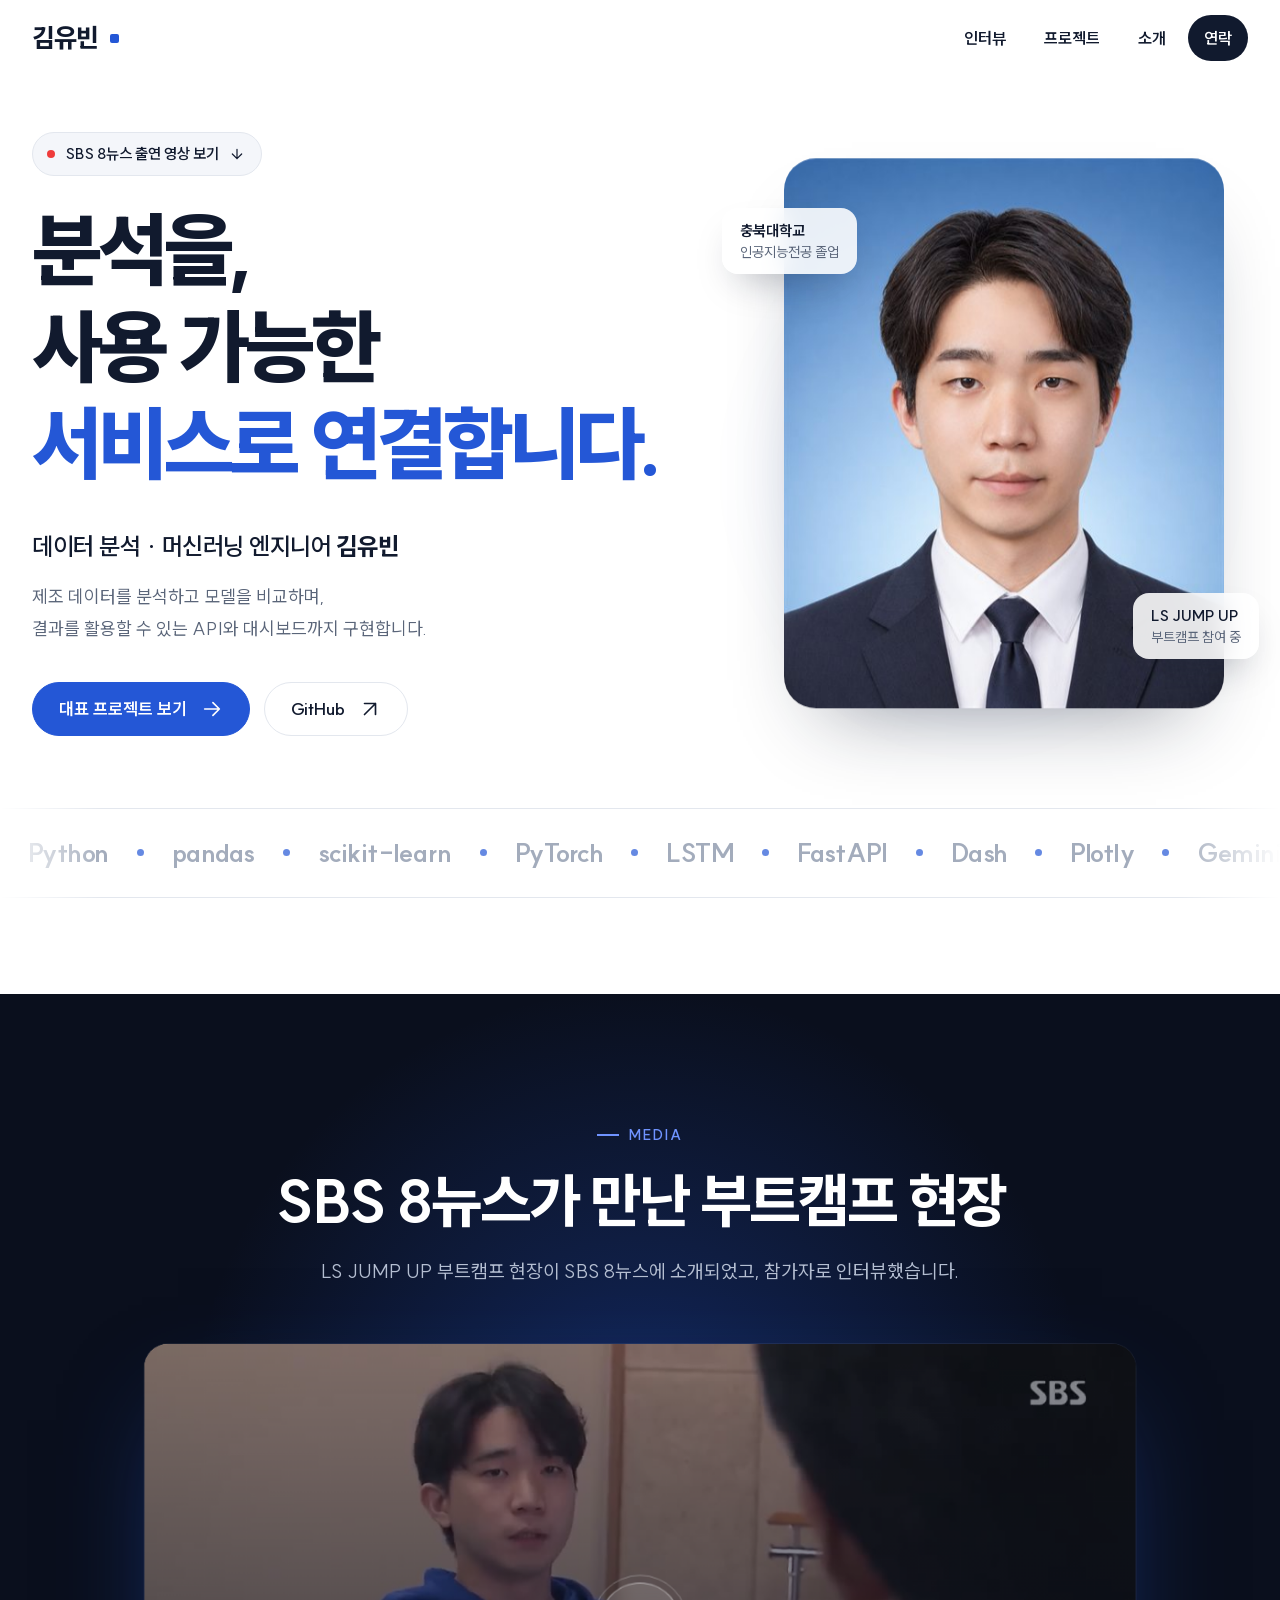
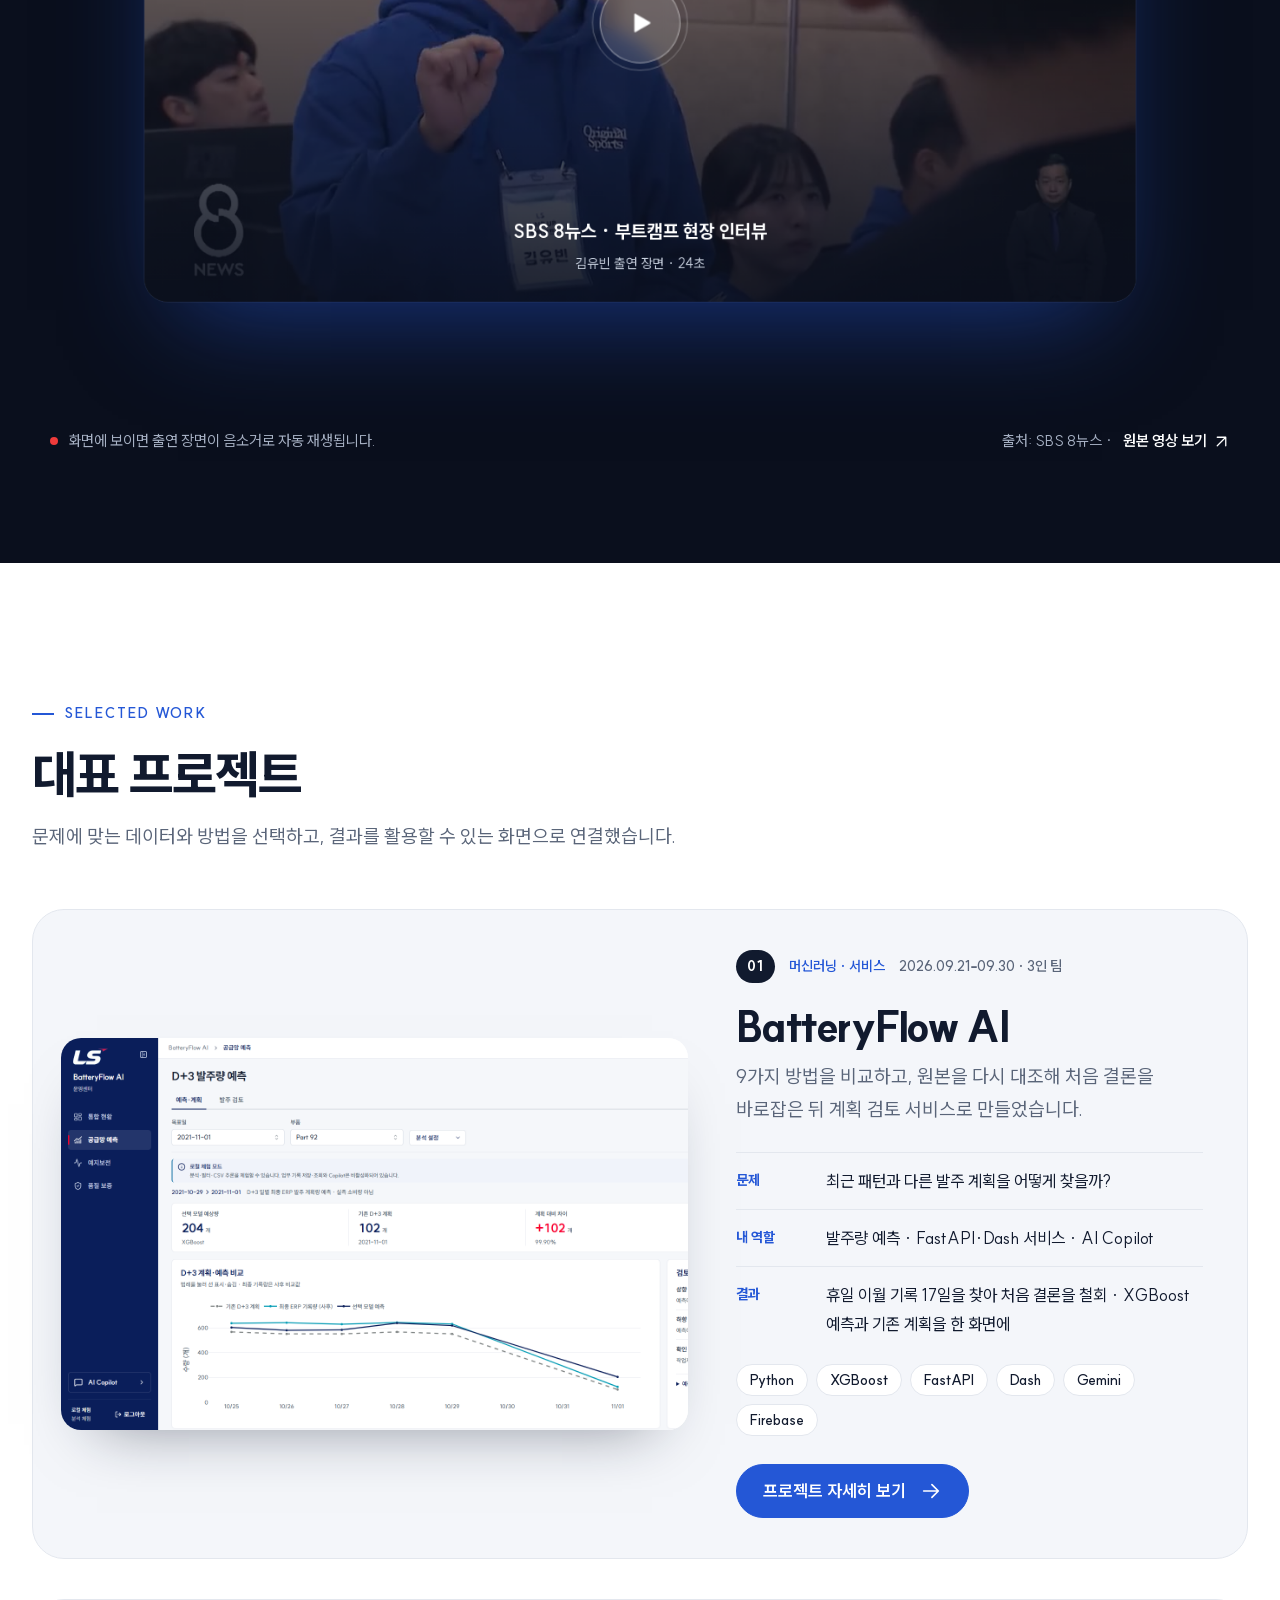
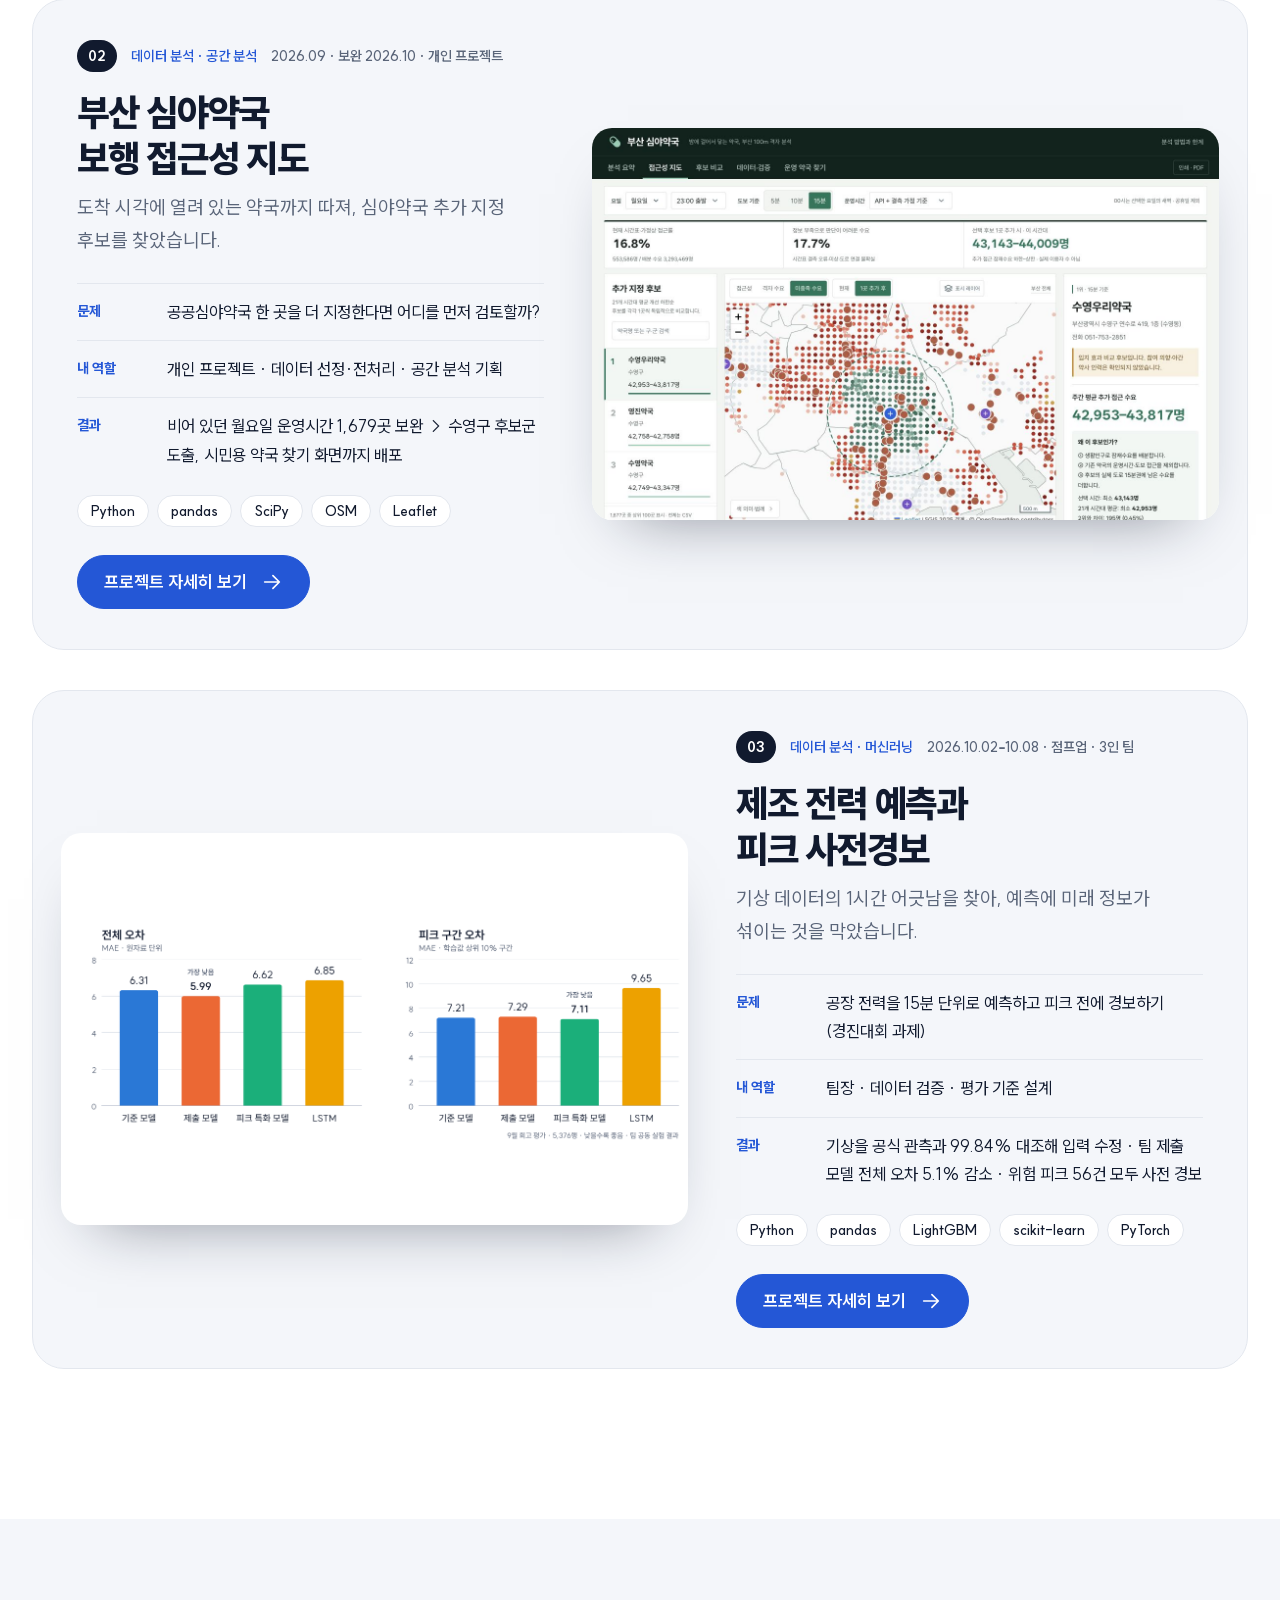
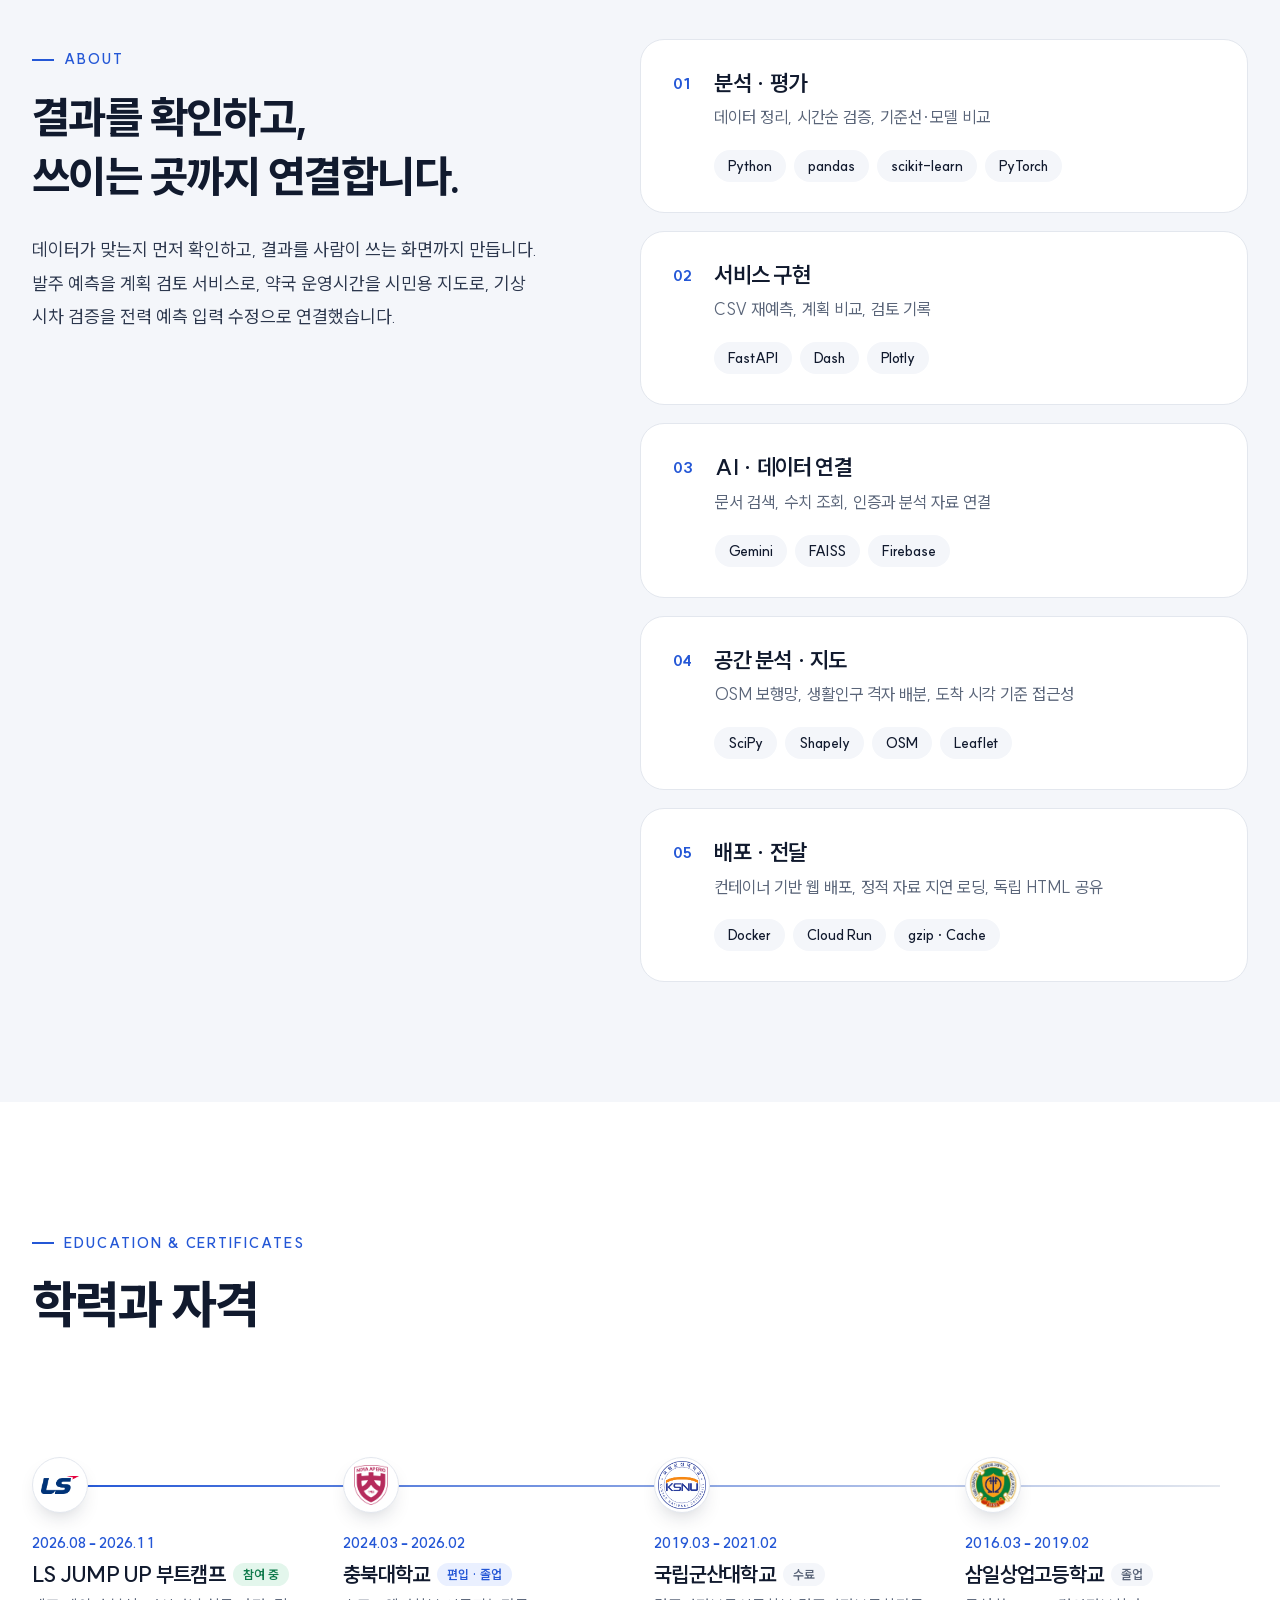
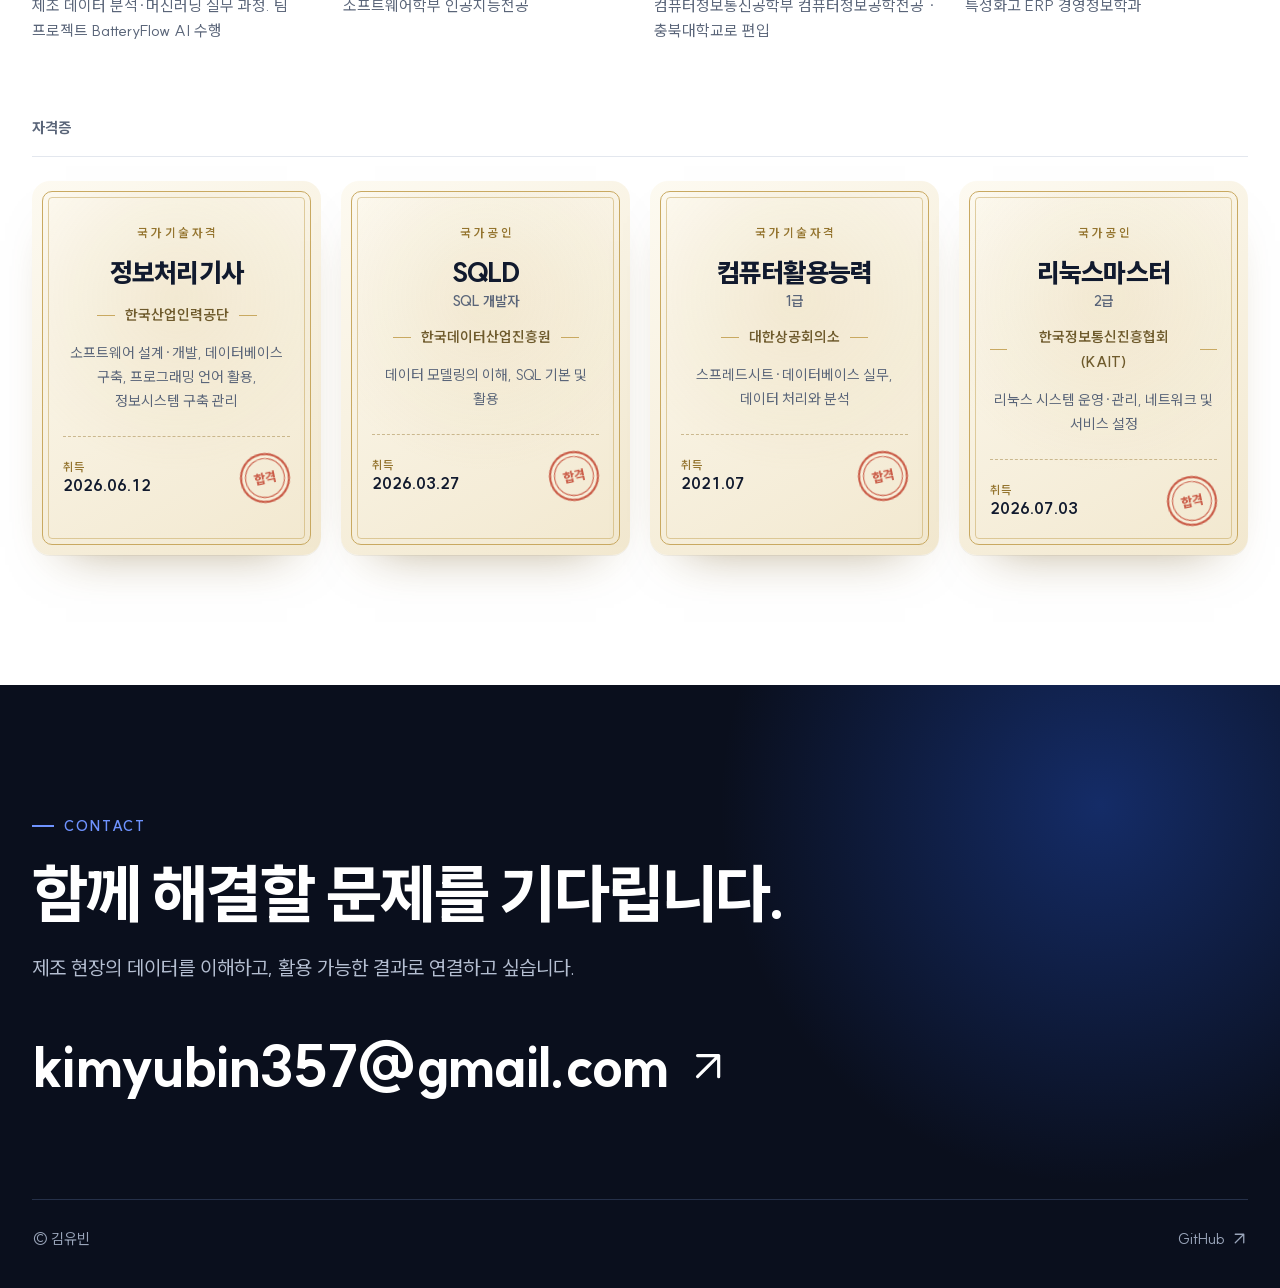
==== commit 06d47418: "Replace BatteryFlow dashboard capture with the v3 screen The case study and home card still showed t" ====
--- a/index.html
+++ b/index.html
@@ -8,10 +8,10 @@
   <title>김유빈 | 데이터 분석 · 머신러닝 엔지니어</title>
   <link rel="icon" href="assets/favicon.svg" type="image/svg+xml">
   <link rel="preload" href="assets/SUIT-Variable.woff2" as="font" type="font/woff2" crossorigin>
-  <link rel="stylesheet" href="styles.css?v=0.4.4">
+  <link rel="stylesheet" href="styles.css?v=0.4.5">
   <script>document.documentElement.classList.add('js');setTimeout(function(){if(!window.__siteReady)document.documentElement.classList.remove('js')},3000)</script>
-  <script src="projects.js?v=0.4.4" defer></script>
-  <script src="site.js?v=0.4.4" defer onerror="document.documentElement.classList.remove('js')"></script>
+  <script src="projects.js?v=0.4.5" defer></script>
+  <script src="site.js?v=0.4.5" defer onerror="document.documentElement.classList.remove('js')"></script>
 </head>
 <body>
   <a class="skip-link" href="#main">본문 바로가기</a>
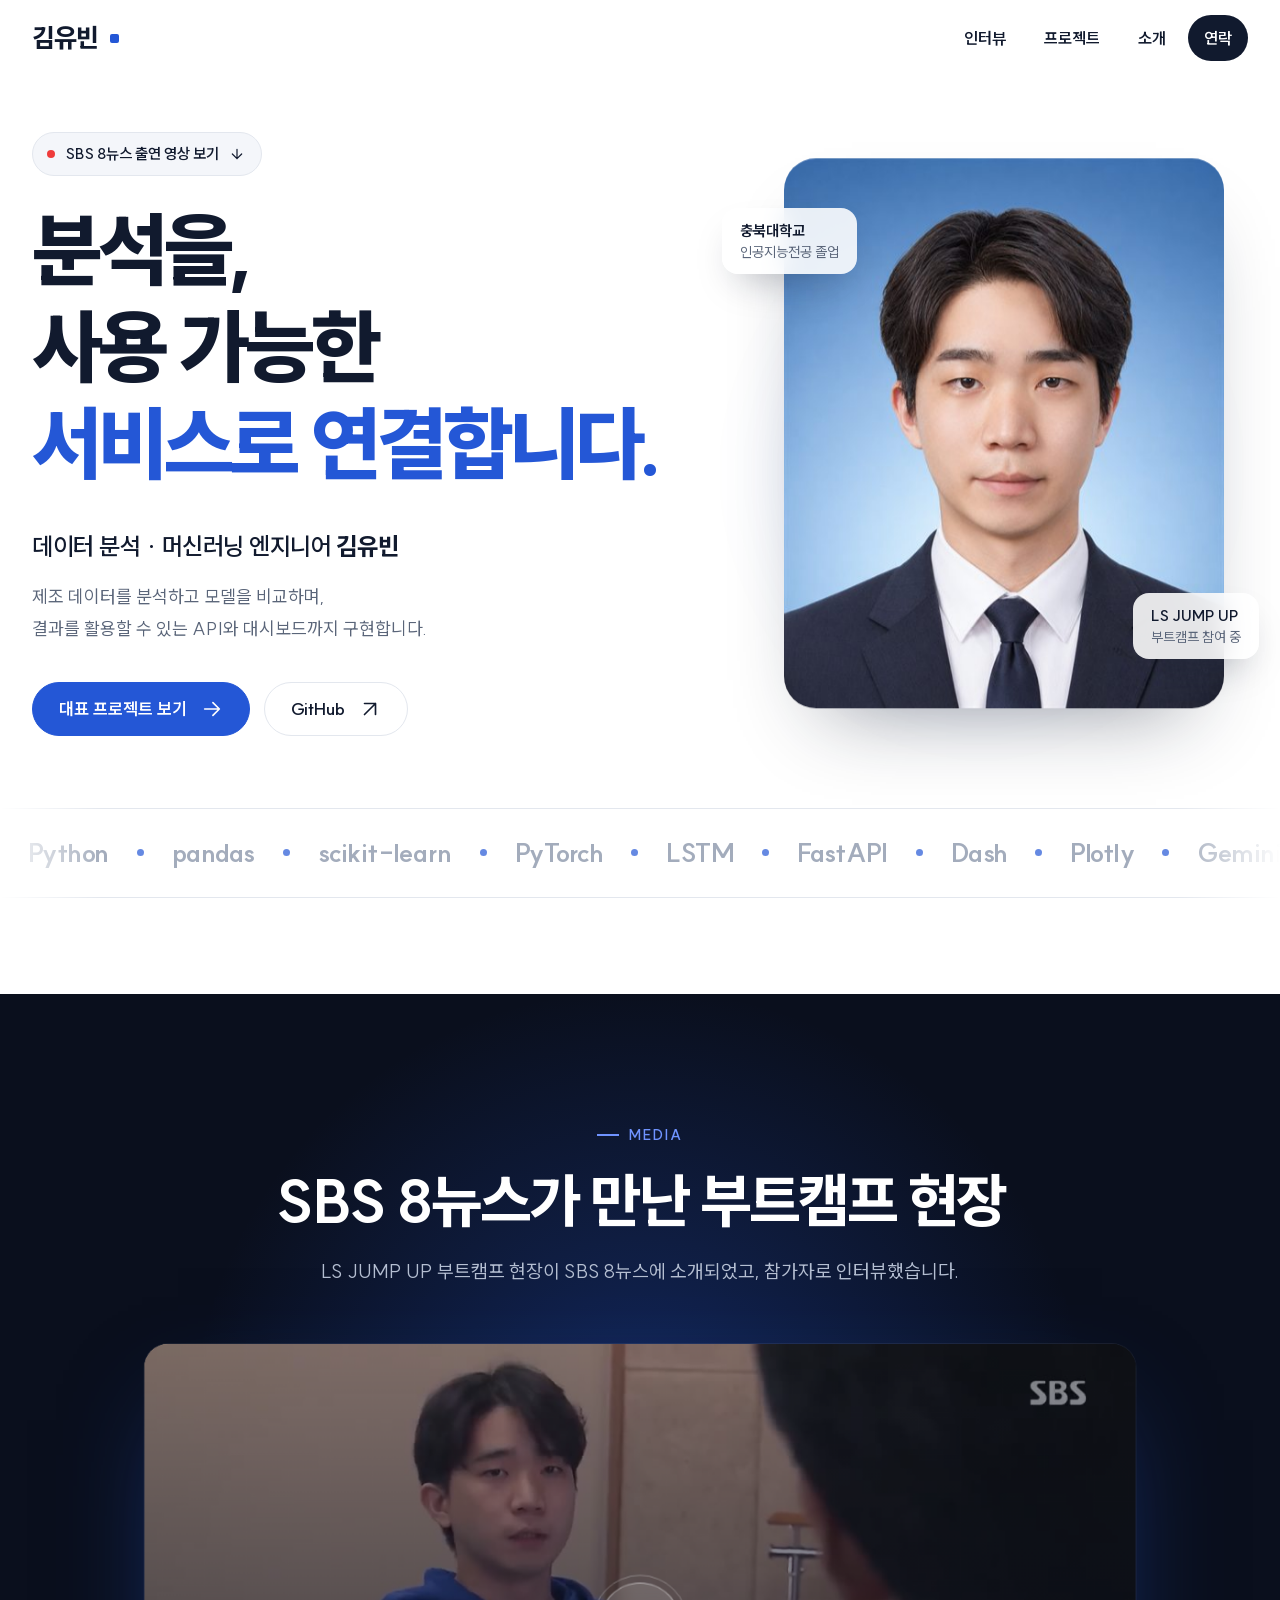
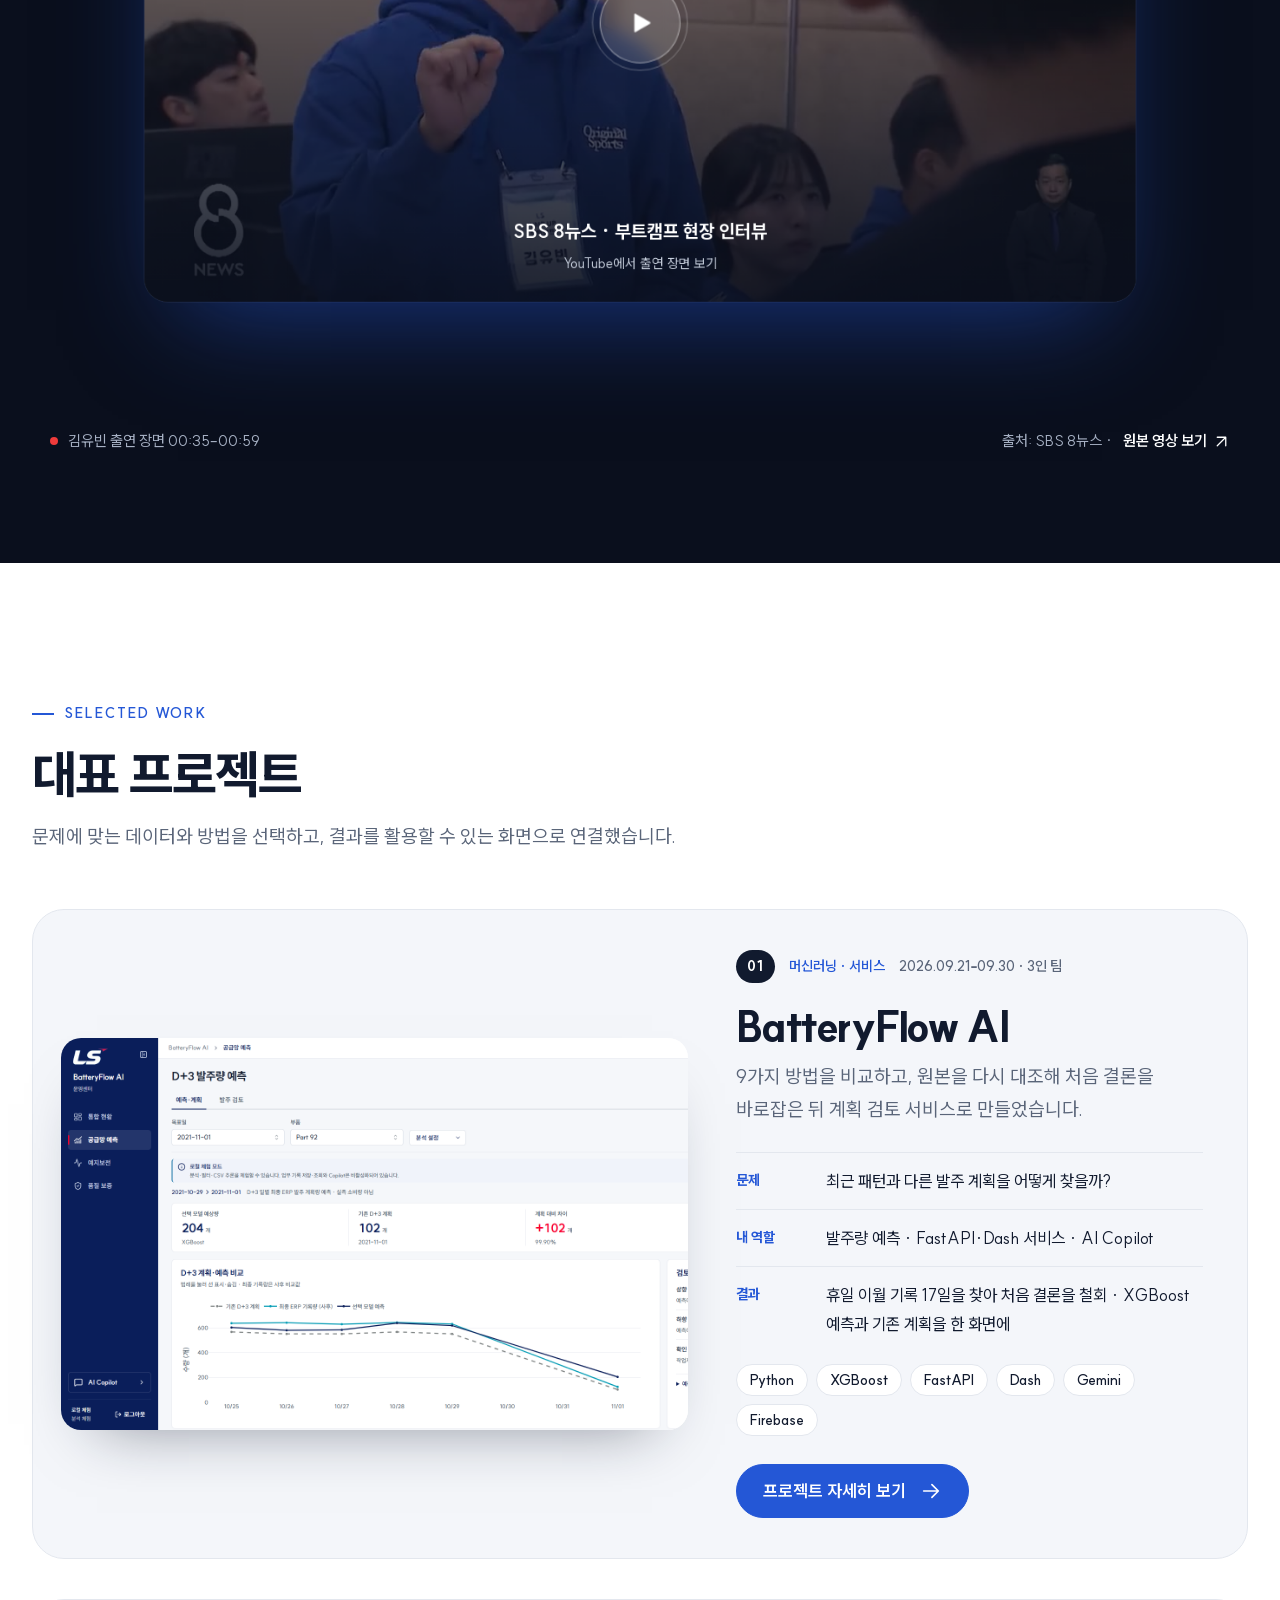
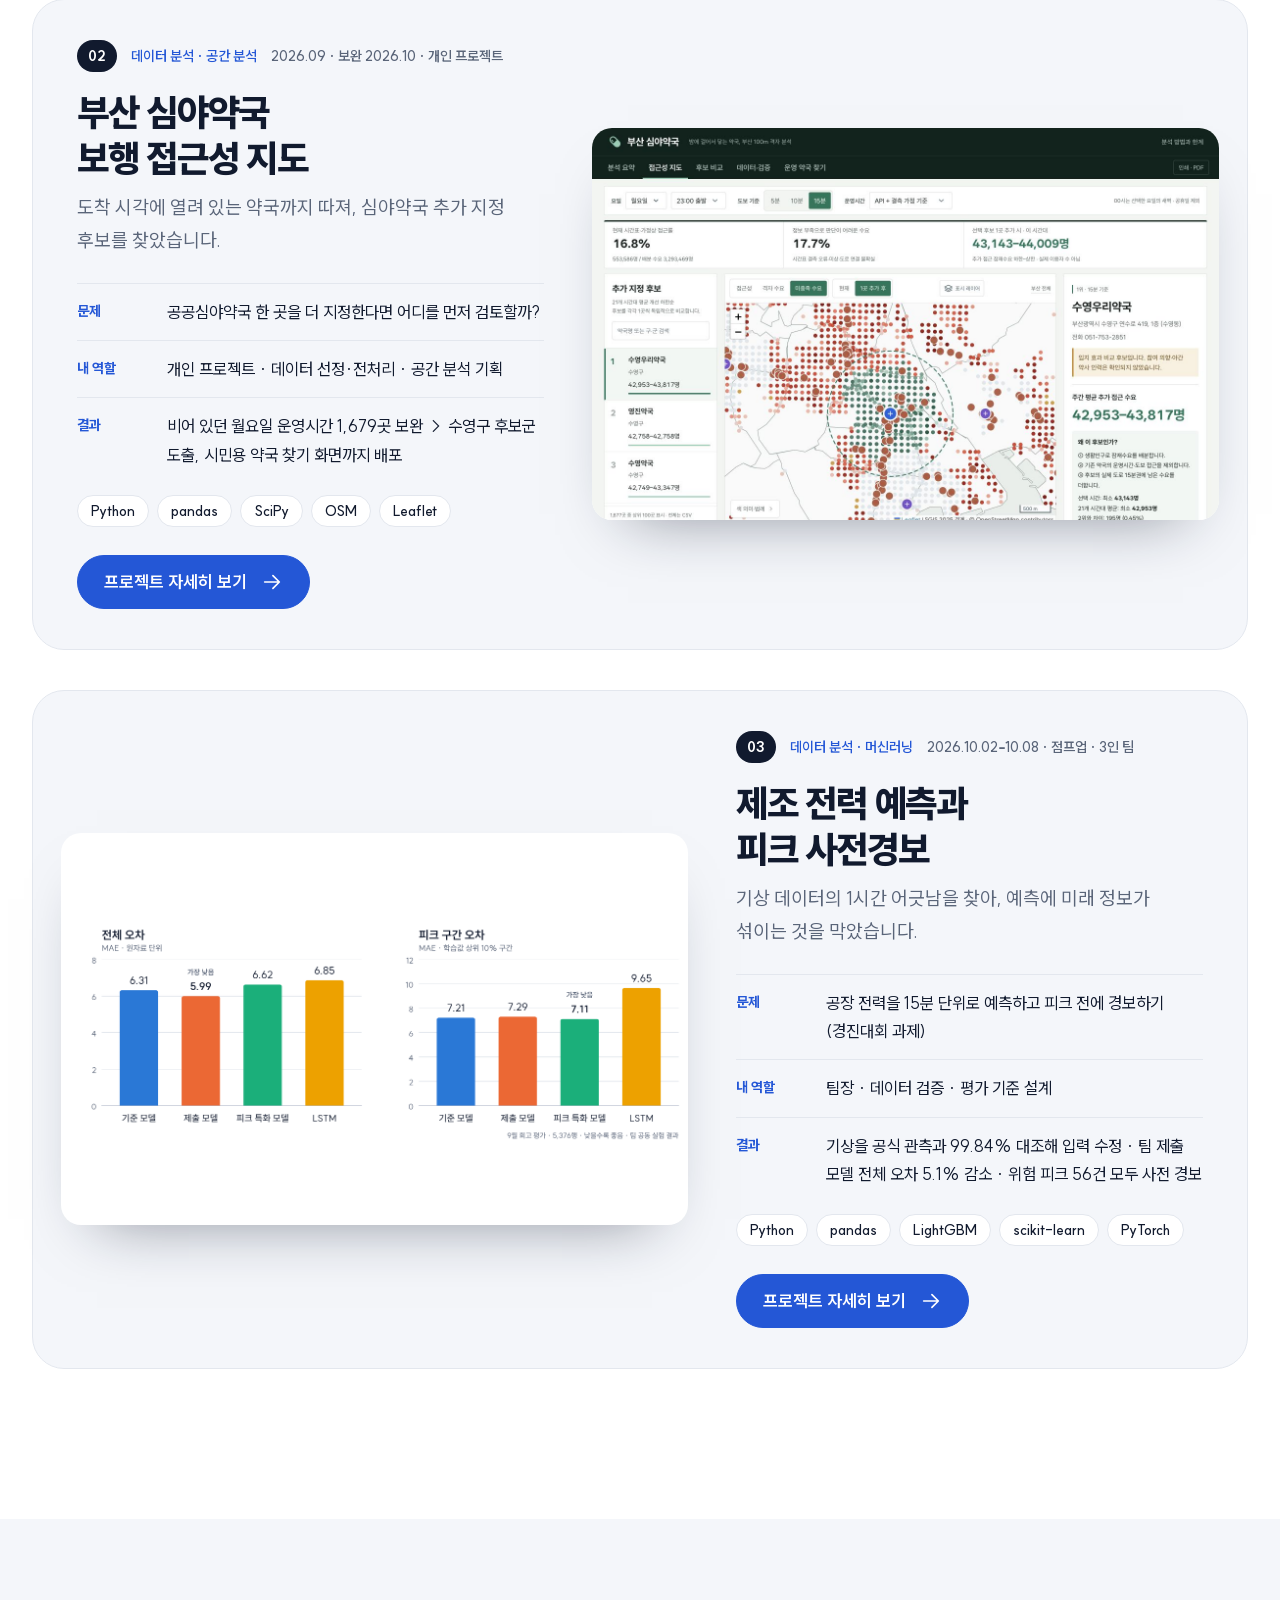
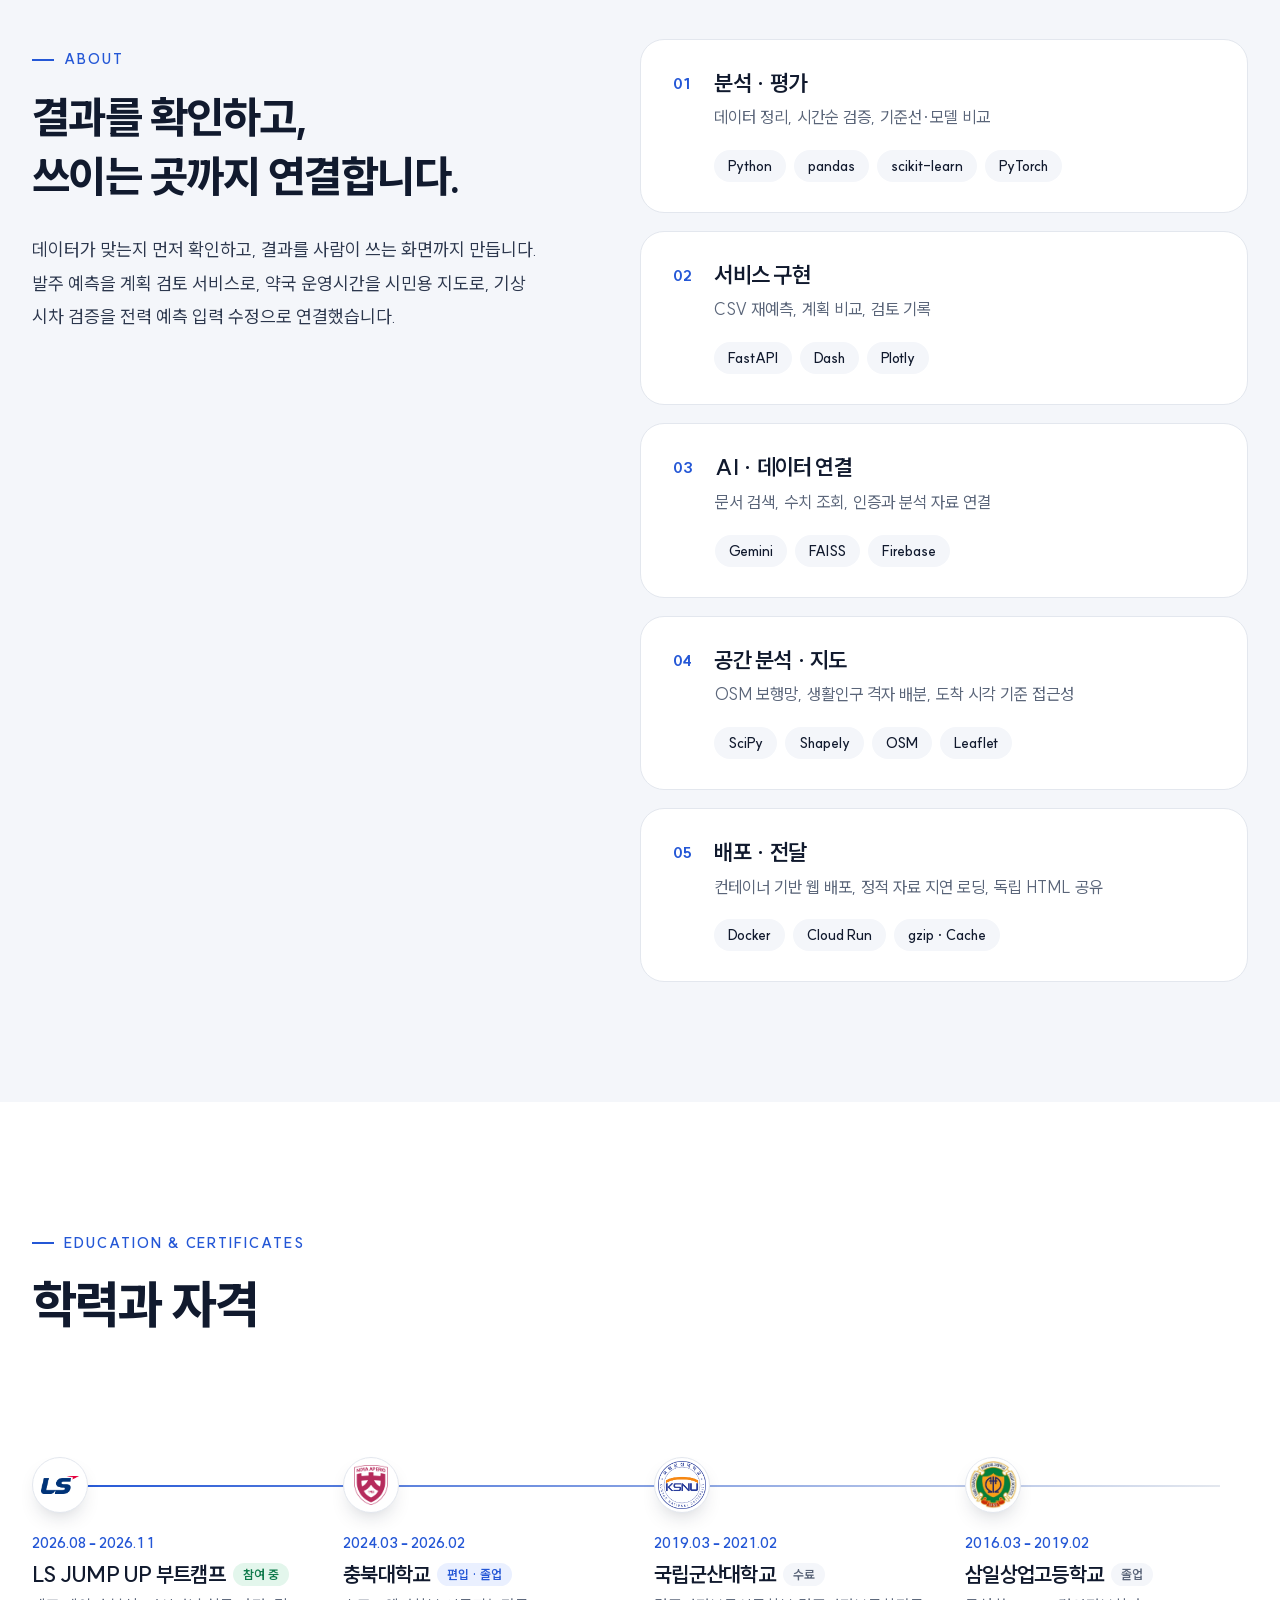
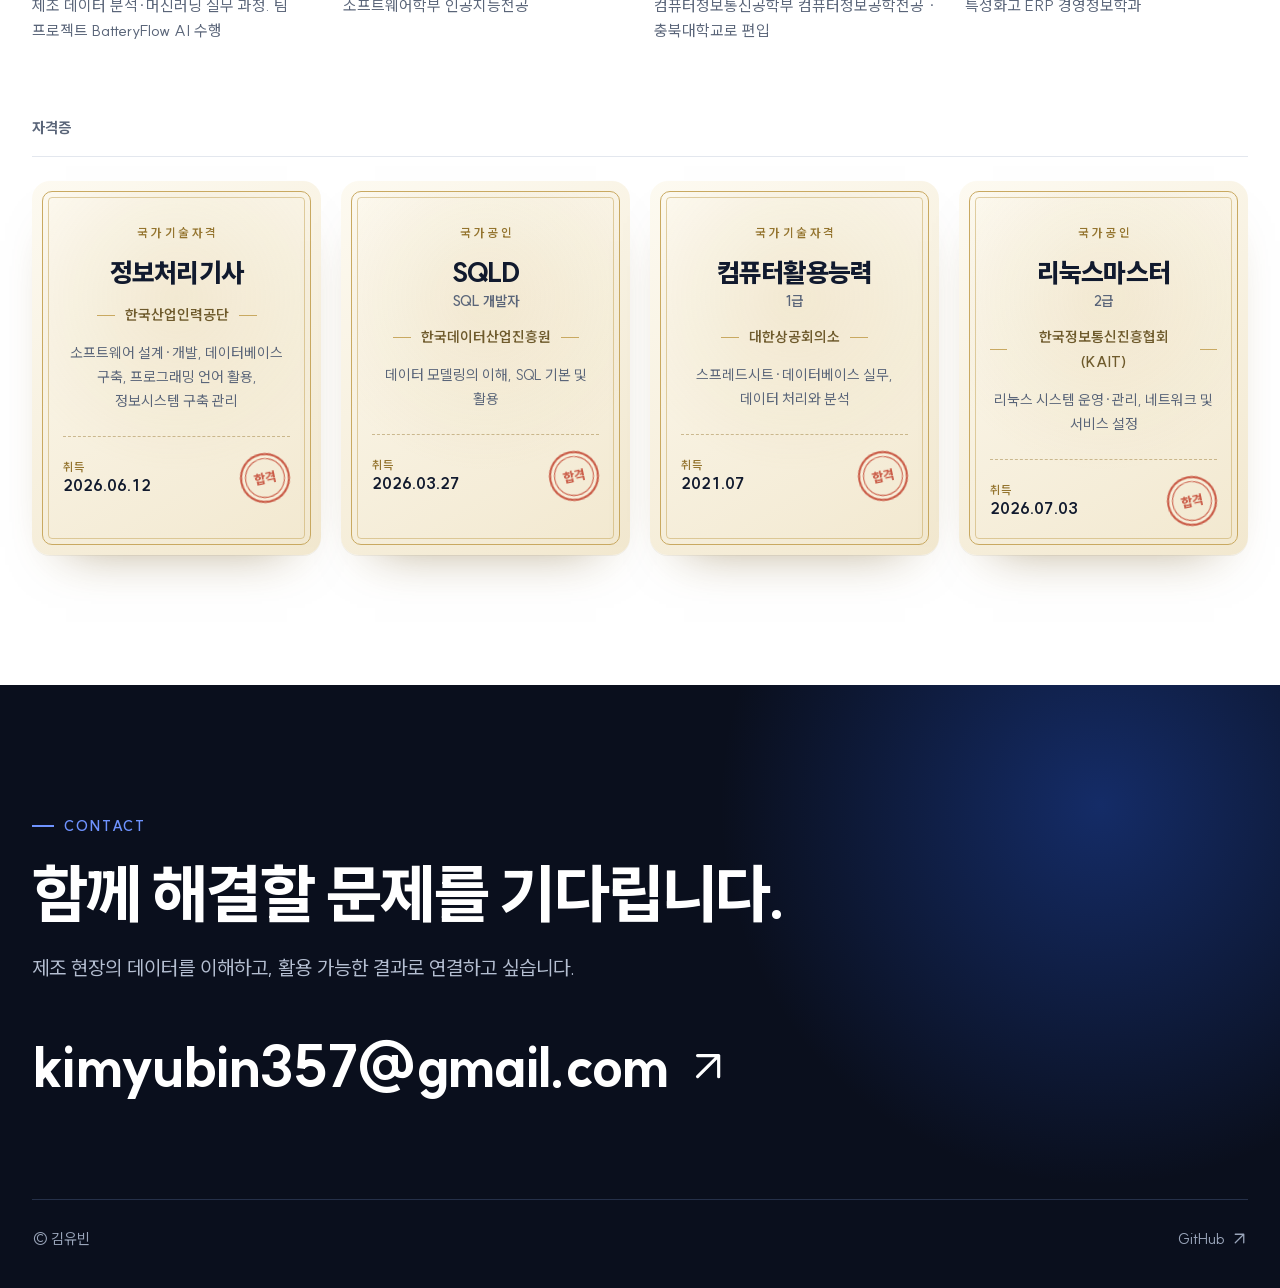
==== commit 3e83d994: "Replace BatteryFlow Copilot capture with the live v3 screen The supporting Copilot screenshot still " ====
--- a/index.html
+++ b/index.html
@@ -8,10 +8,10 @@
   <title>김유빈 | 데이터 분석 · 머신러닝 엔지니어</title>
   <link rel="icon" href="assets/favicon.svg" type="image/svg+xml">
   <link rel="preload" href="assets/SUIT-Variable.woff2" as="font" type="font/woff2" crossorigin>
-  <link rel="stylesheet" href="styles.css?v=0.4.5">
+  <link rel="stylesheet" href="styles.css?v=0.4.6">
   <script>document.documentElement.classList.add('js');setTimeout(function(){if(!window.__siteReady)document.documentElement.classList.remove('js')},3000)</script>
-  <script src="projects.js?v=0.4.5" defer></script>
-  <script src="site.js?v=0.4.5" defer onerror="document.documentElement.classList.remove('js')"></script>
+  <script src="projects.js?v=0.4.6" defer></script>
+  <script src="site.js?v=0.4.6" defer onerror="document.documentElement.classList.remove('js')"></script>
 </head>
 <body>
   <a class="skip-link" href="#main">본문 바로가기</a>
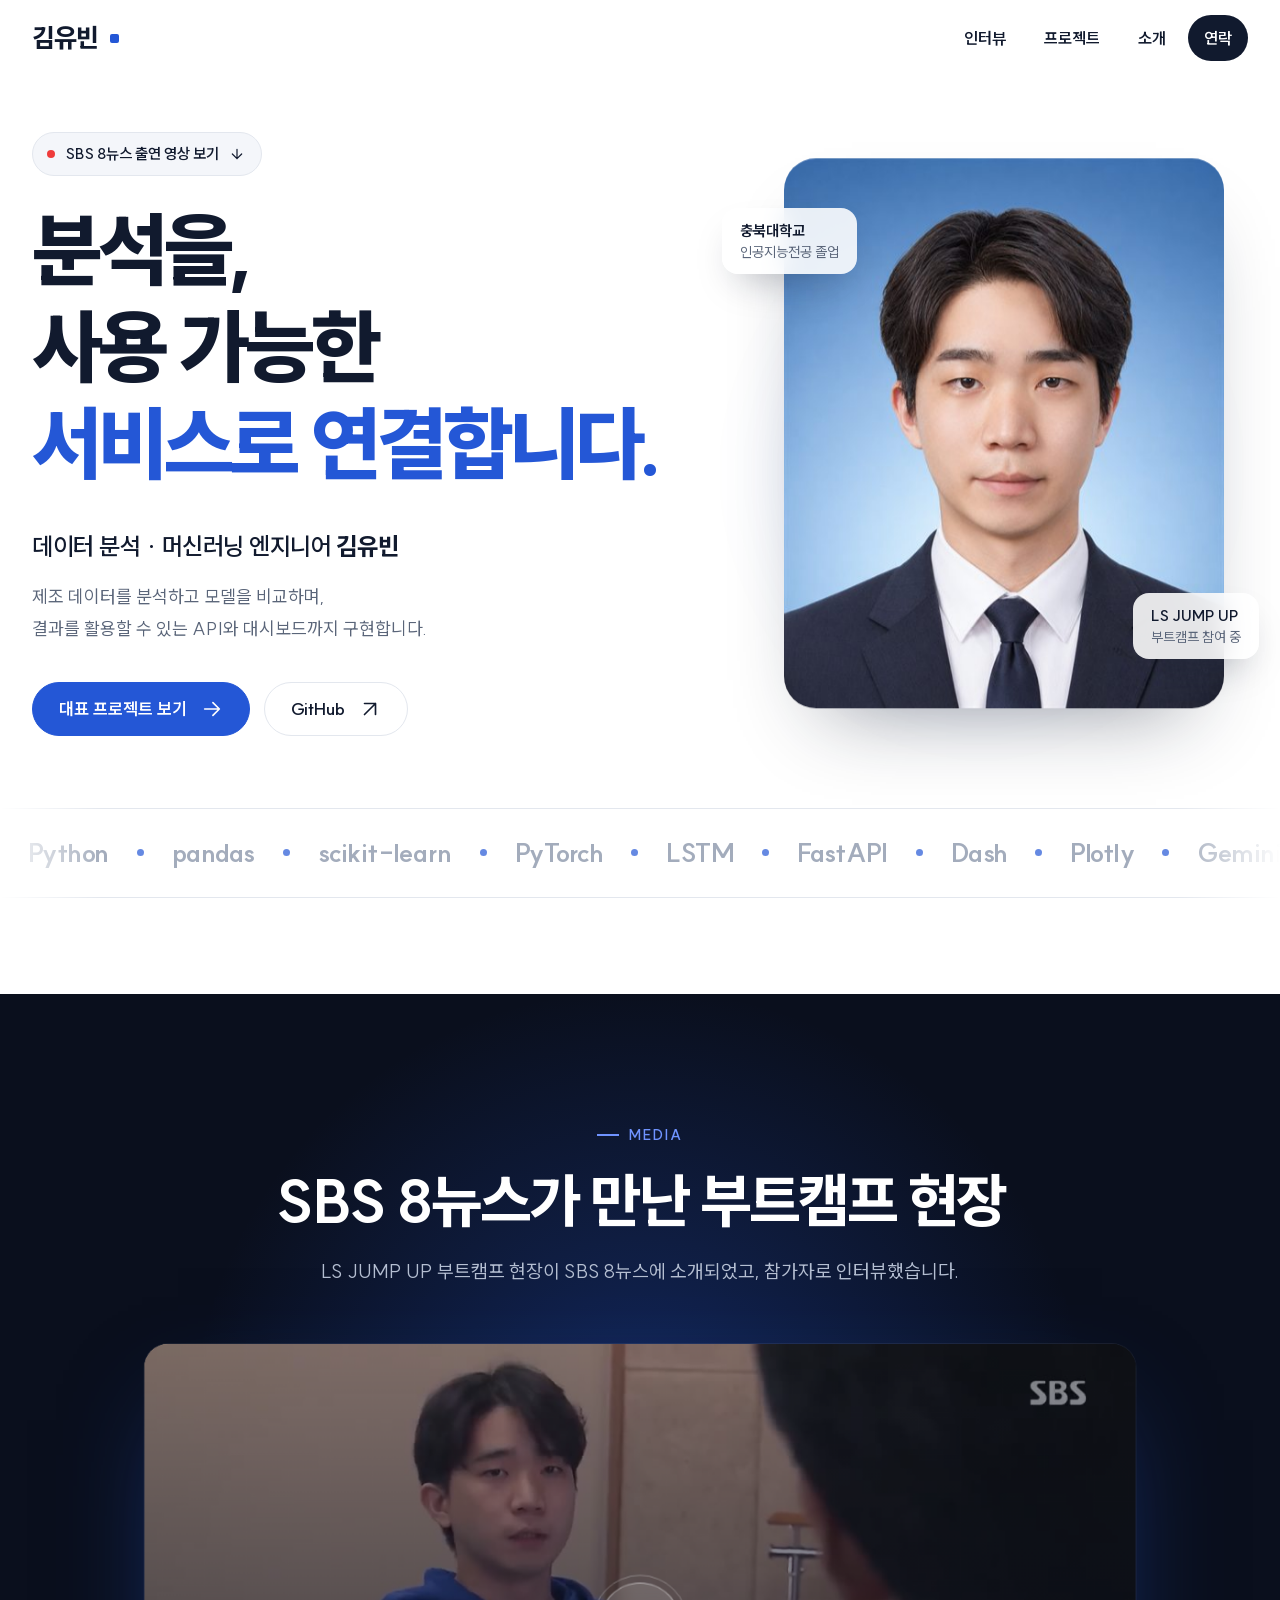
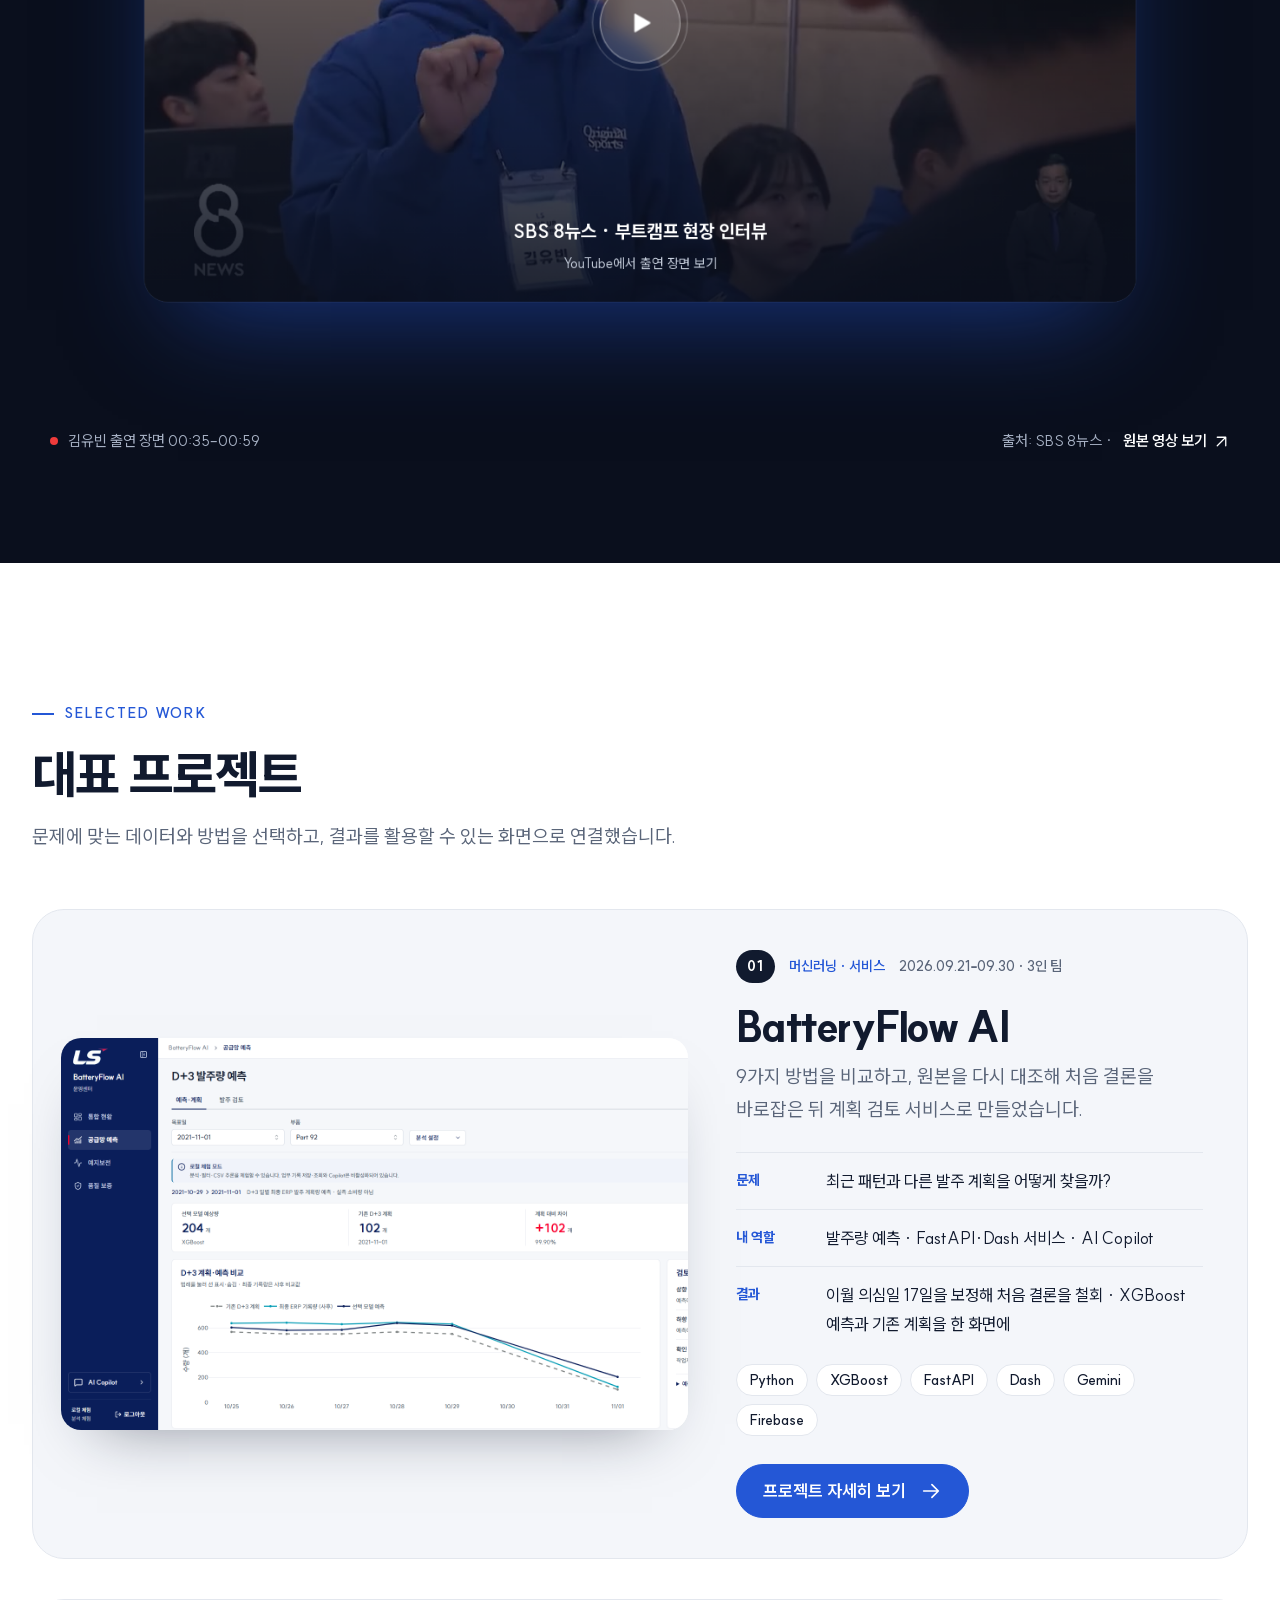
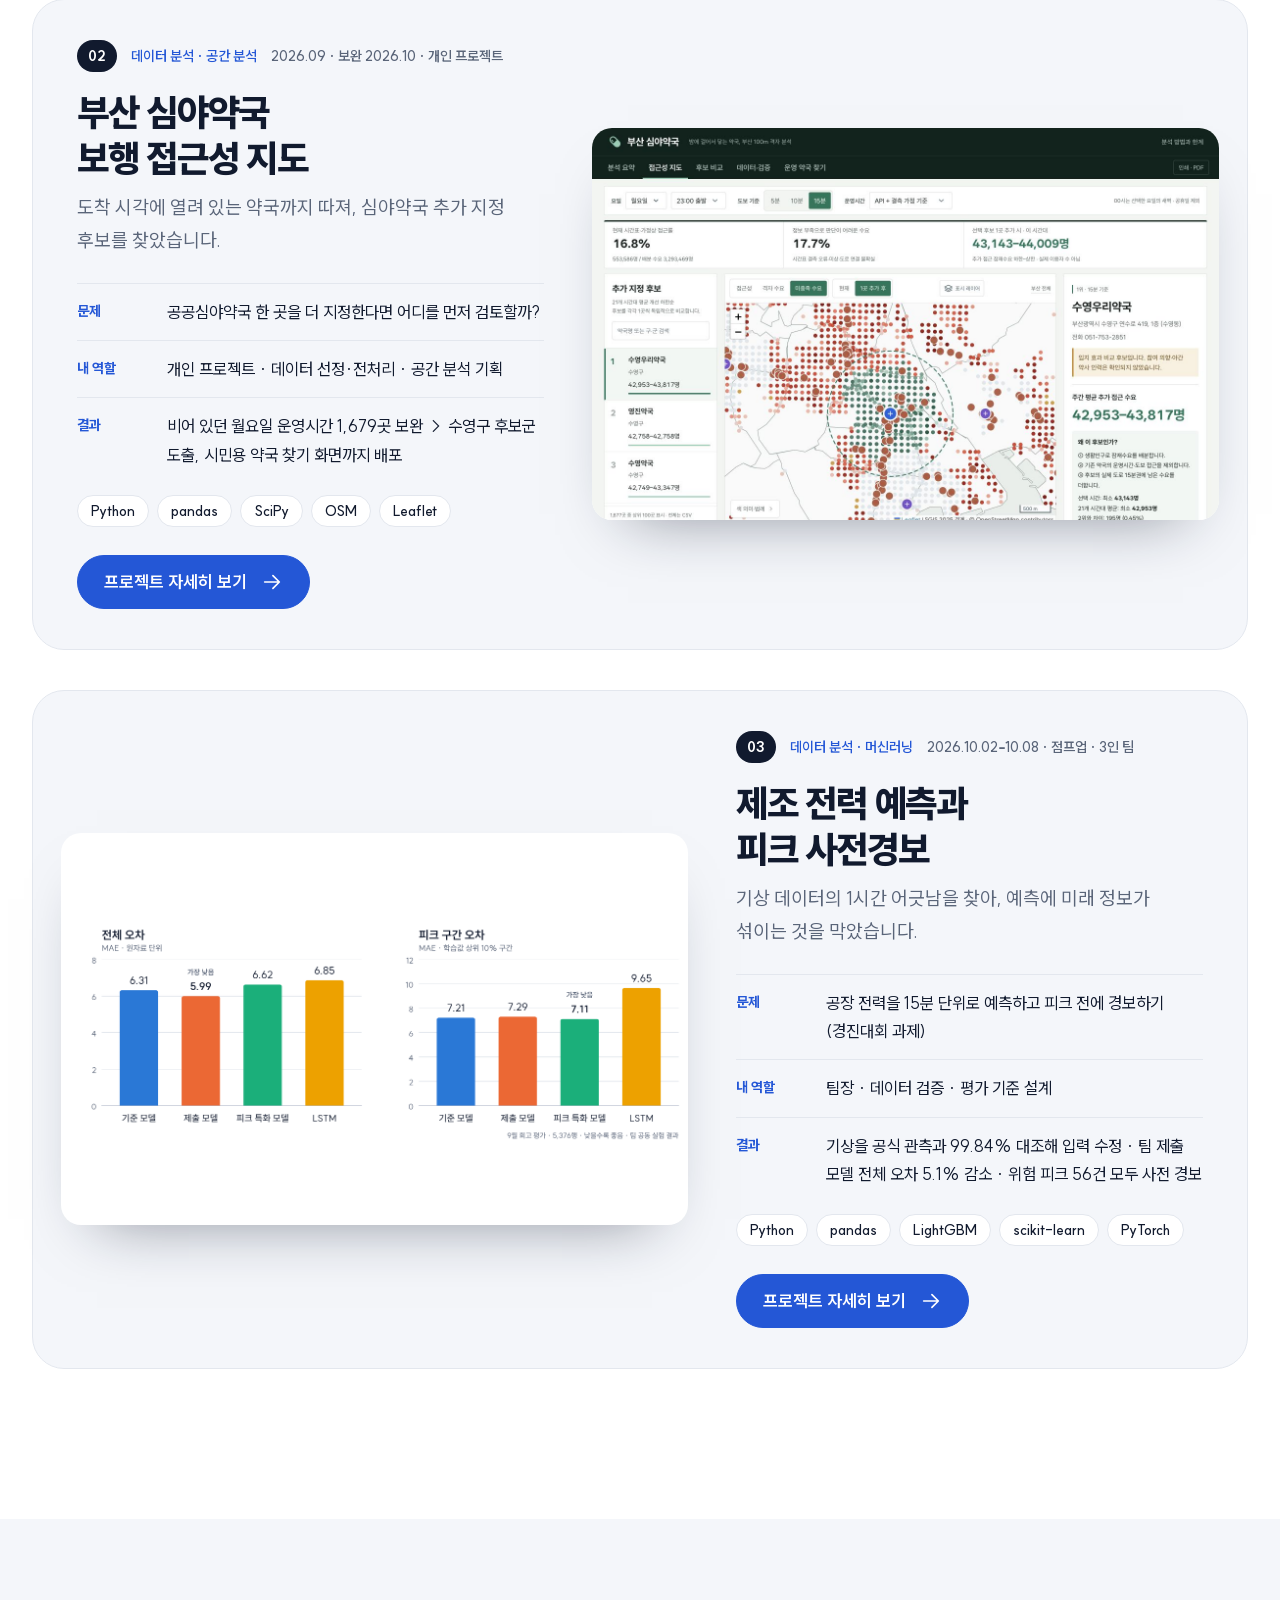
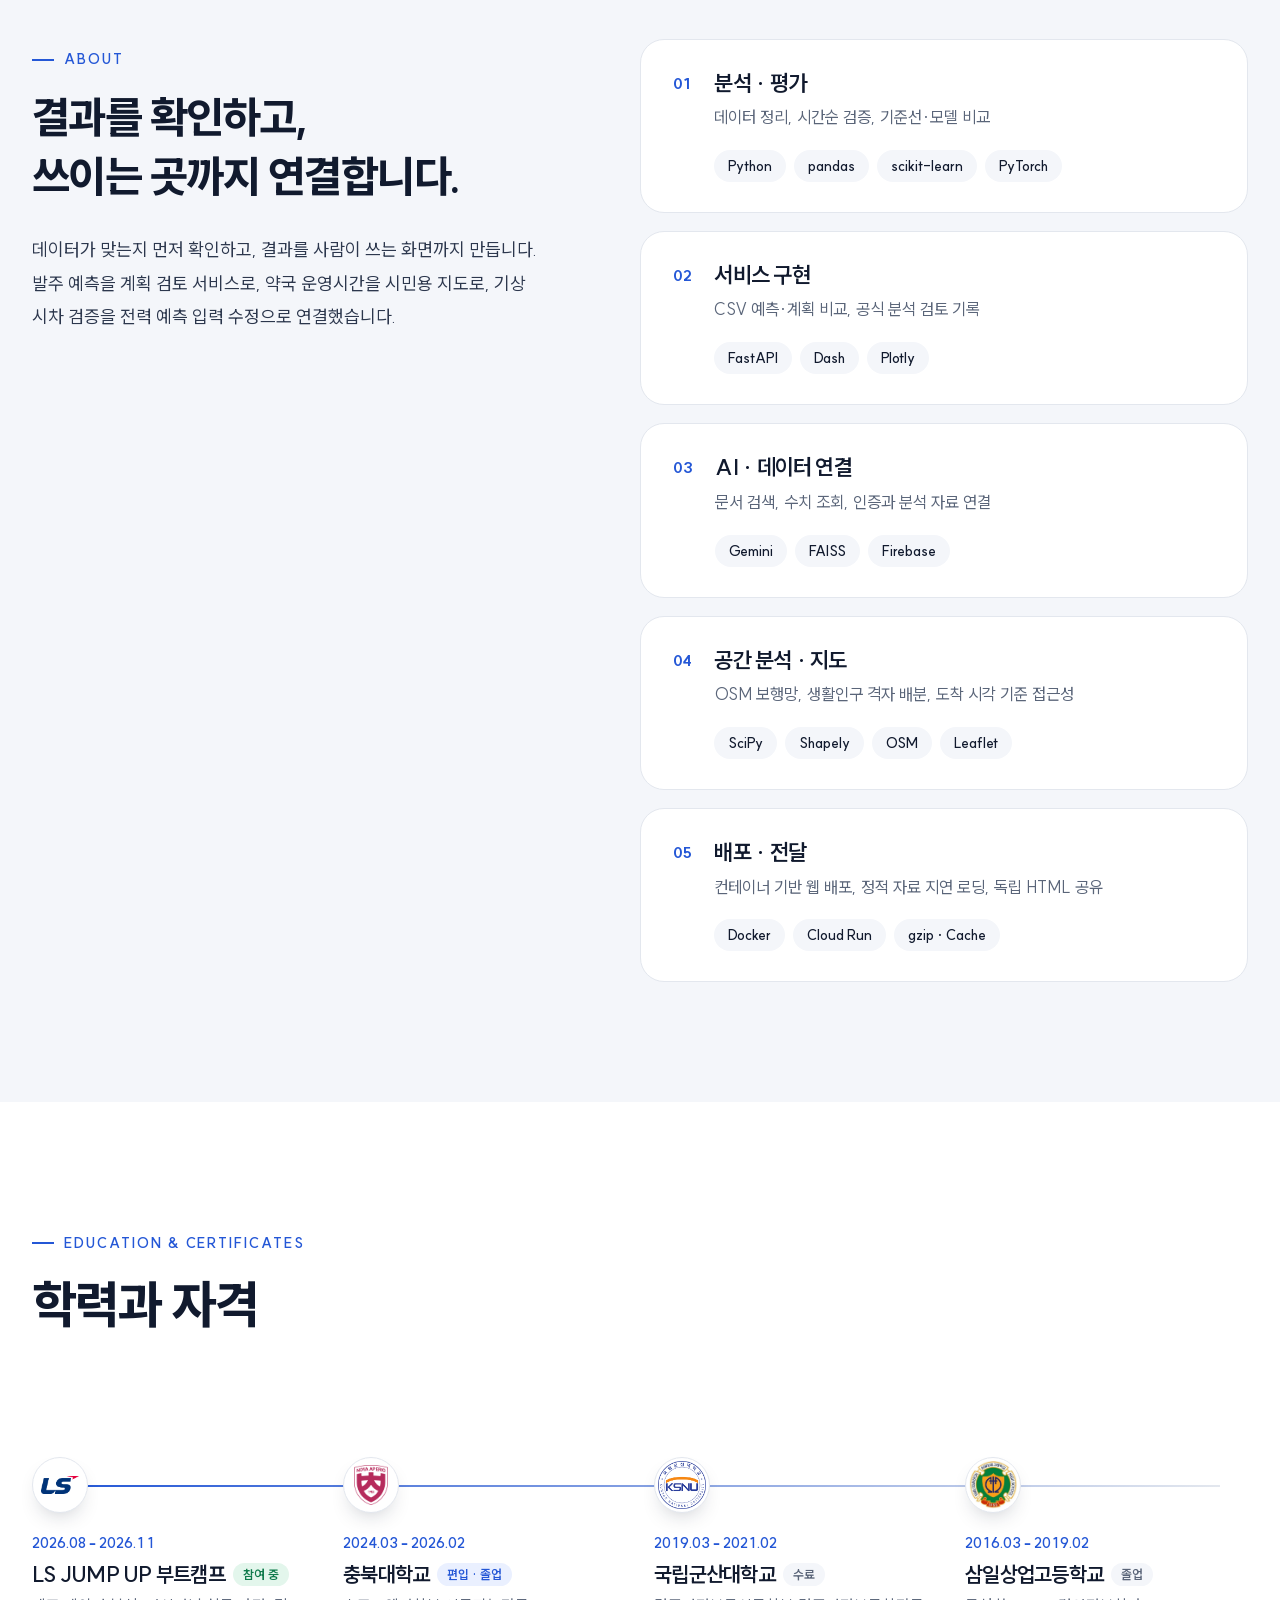
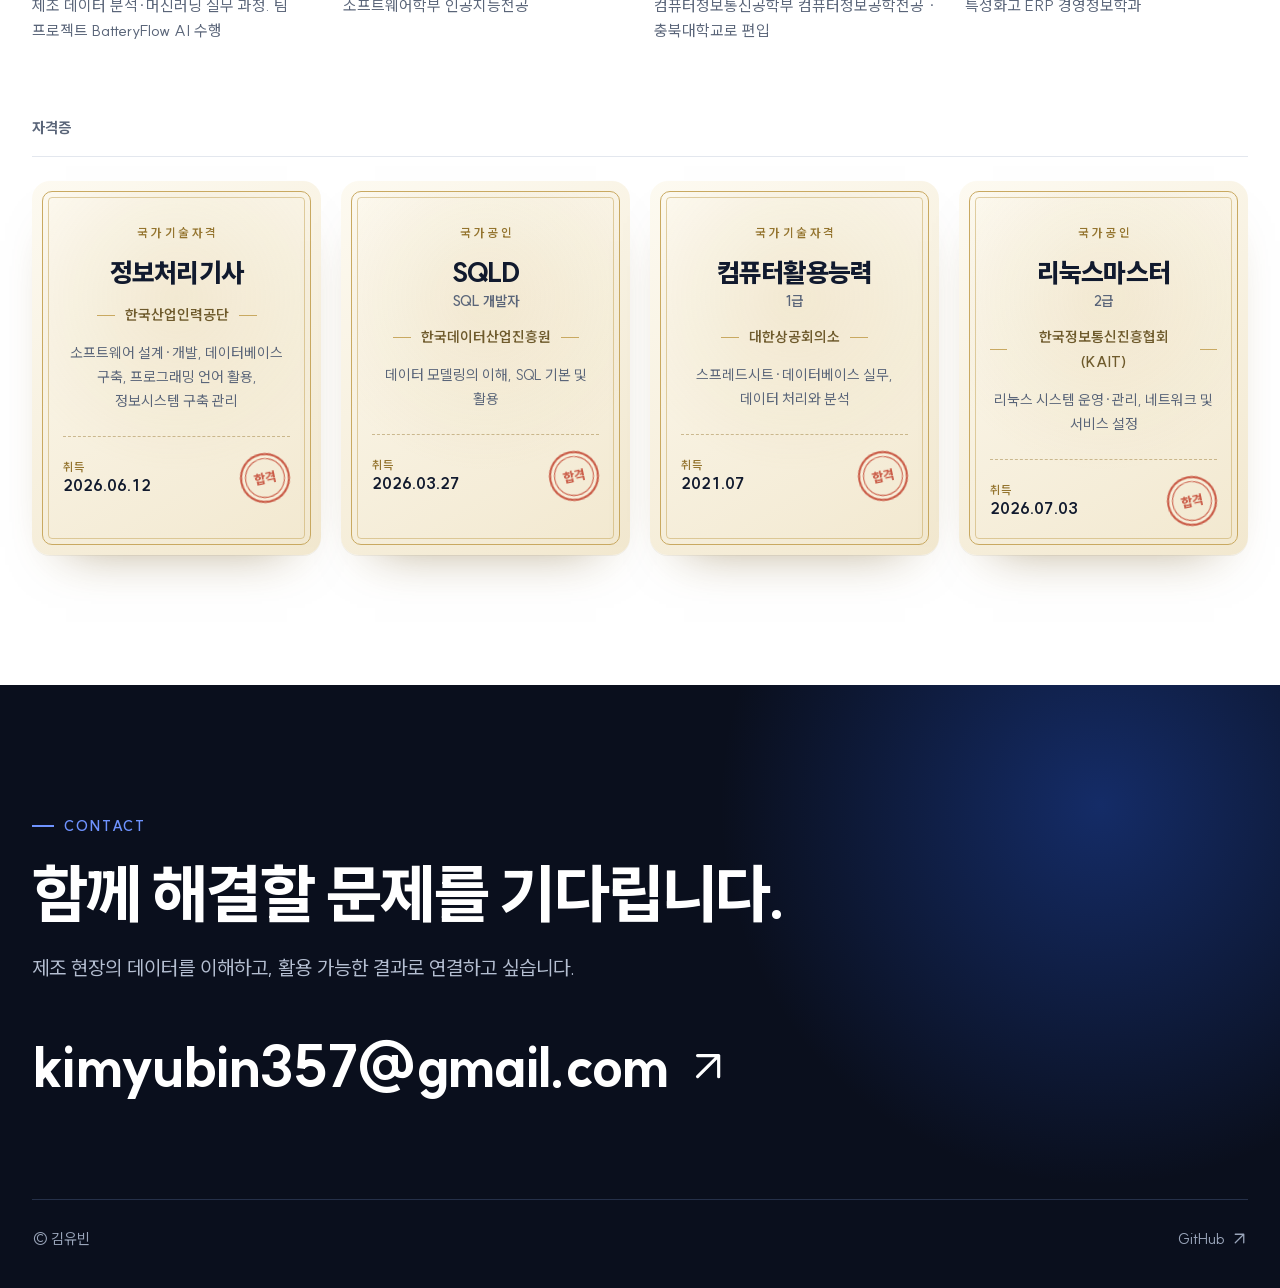
==== commit fa9c2da5: "Describe BatteryFlow carry-over as a correction assumption (0.4.7) The case study, search descriptio" ====
--- a/index.html
+++ b/index.html
@@ -8,10 +8,10 @@
   <title>김유빈 | 데이터 분석 · 머신러닝 엔지니어</title>
   <link rel="icon" href="assets/favicon.svg" type="image/svg+xml">
   <link rel="preload" href="assets/SUIT-Variable.woff2" as="font" type="font/woff2" crossorigin>
-  <link rel="stylesheet" href="styles.css?v=0.4.6">
+  <link rel="stylesheet" href="styles.css?v=0.4.7">
   <script>document.documentElement.classList.add('js');setTimeout(function(){if(!window.__siteReady)document.documentElement.classList.remove('js')},3000)</script>
-  <script src="projects.js?v=0.4.6" defer></script>
-  <script src="site.js?v=0.4.6" defer onerror="document.documentElement.classList.remove('js')"></script>
+  <script src="projects.js?v=0.4.7" defer></script>
+  <script src="site.js?v=0.4.7" defer onerror="document.documentElement.classList.remove('js')"></script>
 </head>
 <body>
   <a class="skip-link" href="#main">본문 바로가기</a>
@@ -140,7 +140,7 @@
           <article class="skill-card" data-reveal data-delay="2">
             <span class="skill-index">02</span>
             <h3>서비스 구현</h3>
-            <p>CSV 재예측, 계획 비교, 검토 기록</p>
+            <p>CSV 예측·계획 비교, 공식 분석 검토 기록</p>
             <ul class="tag-list"><li>FastAPI</li><li>Dash</li><li>Plotly</li></ul>
           </article>
           <article class="skill-card" data-reveal data-delay="3">
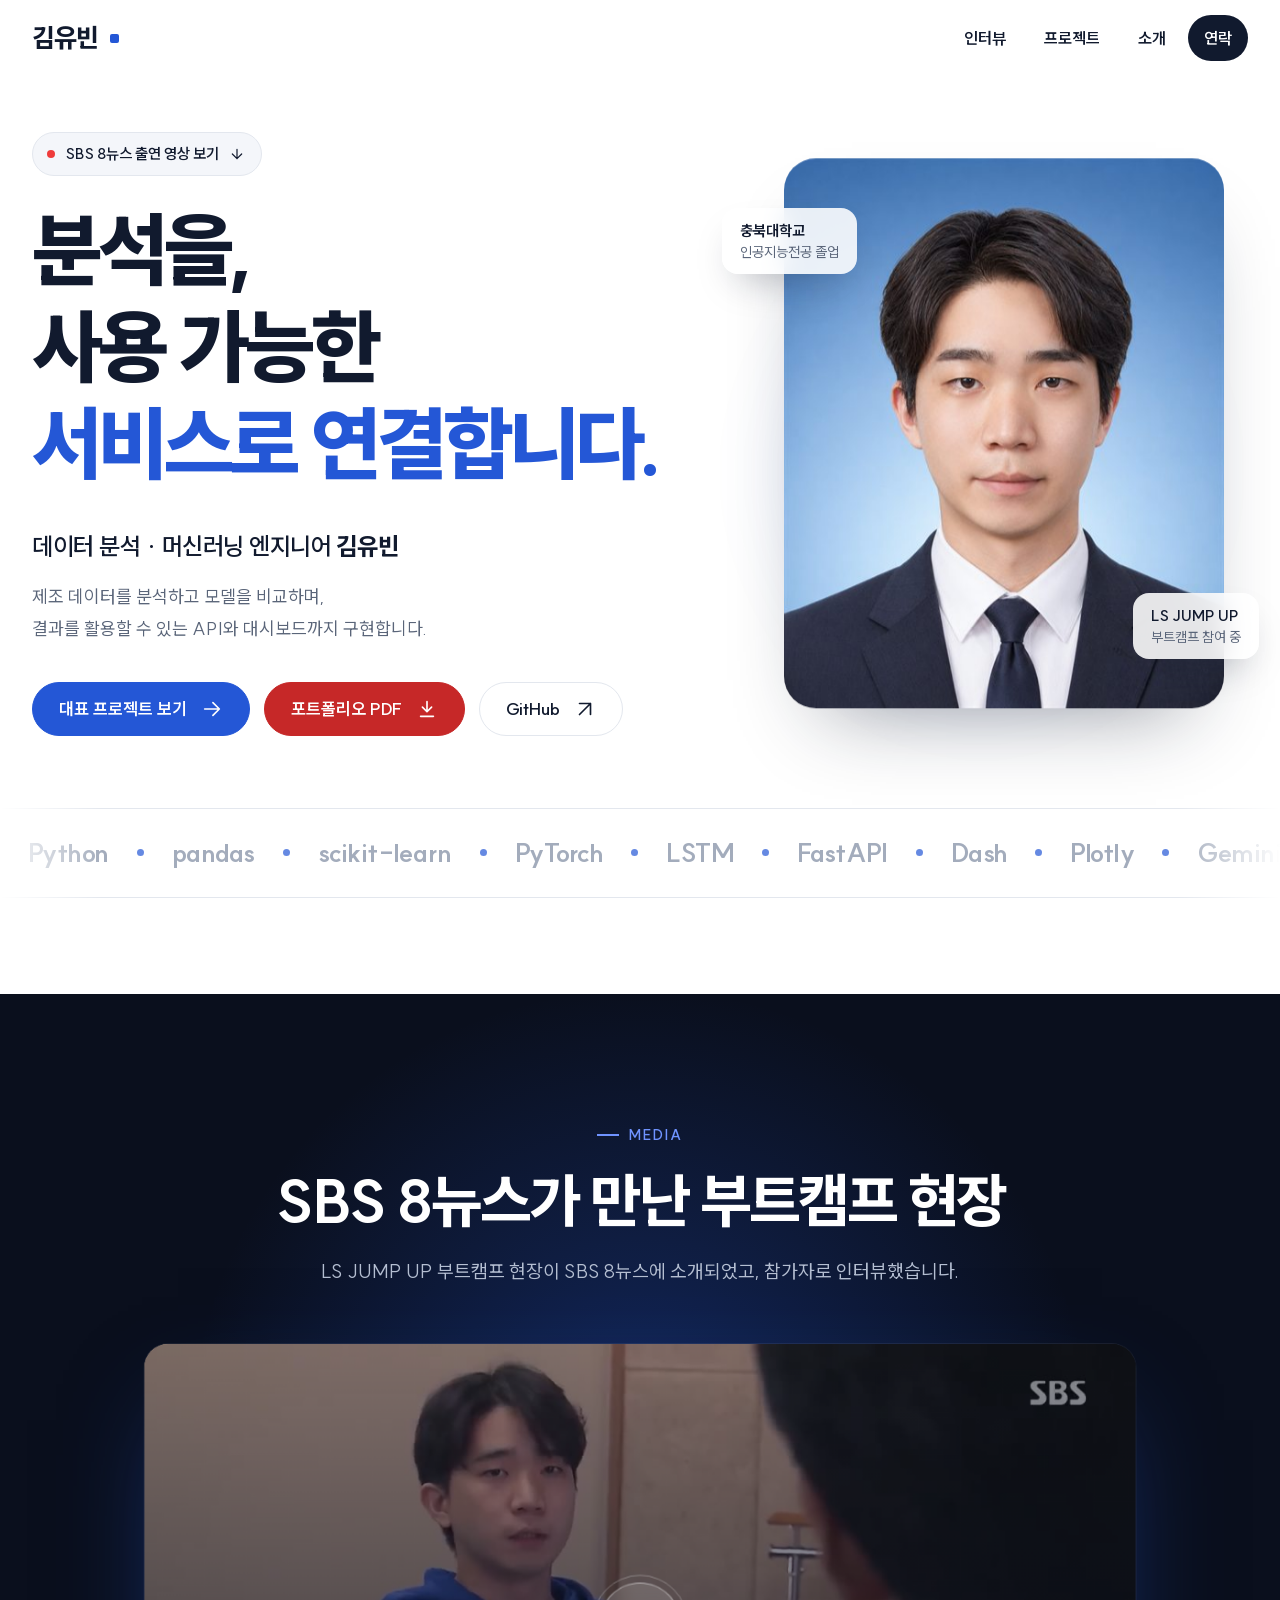
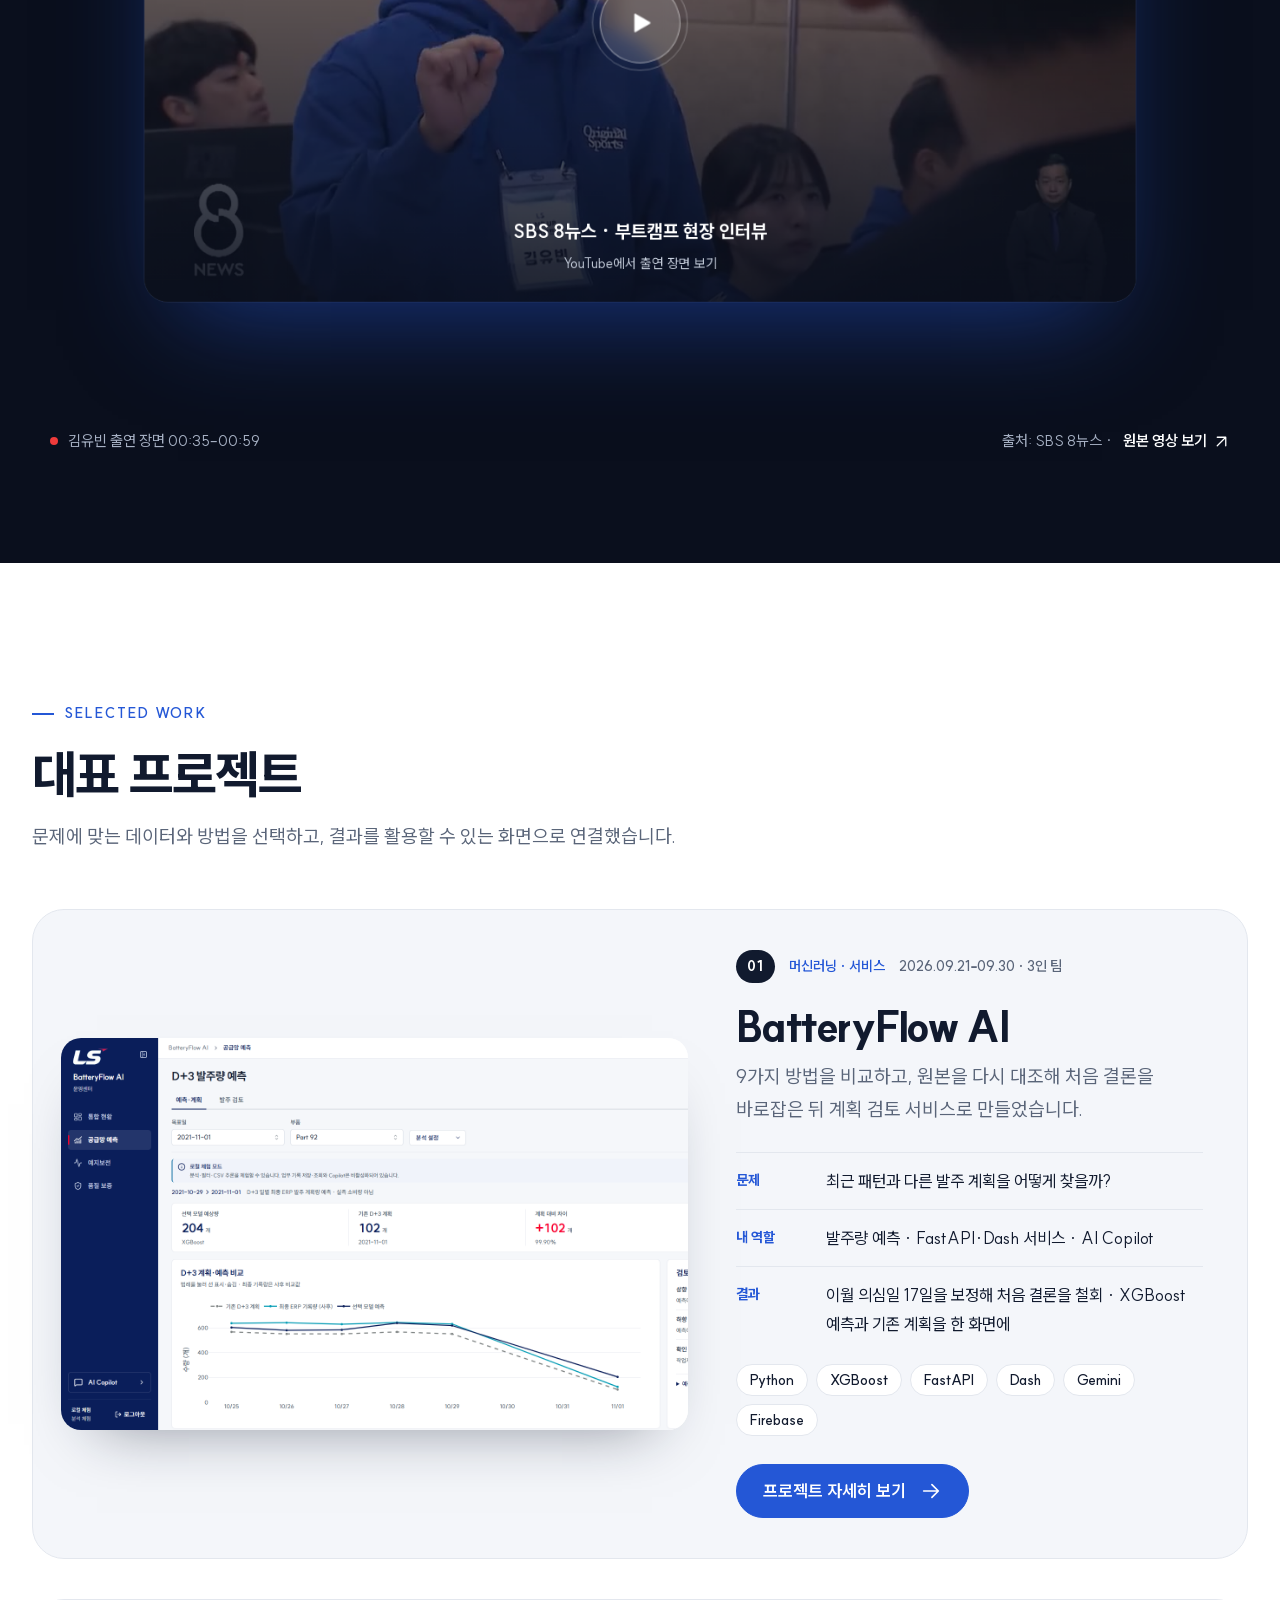
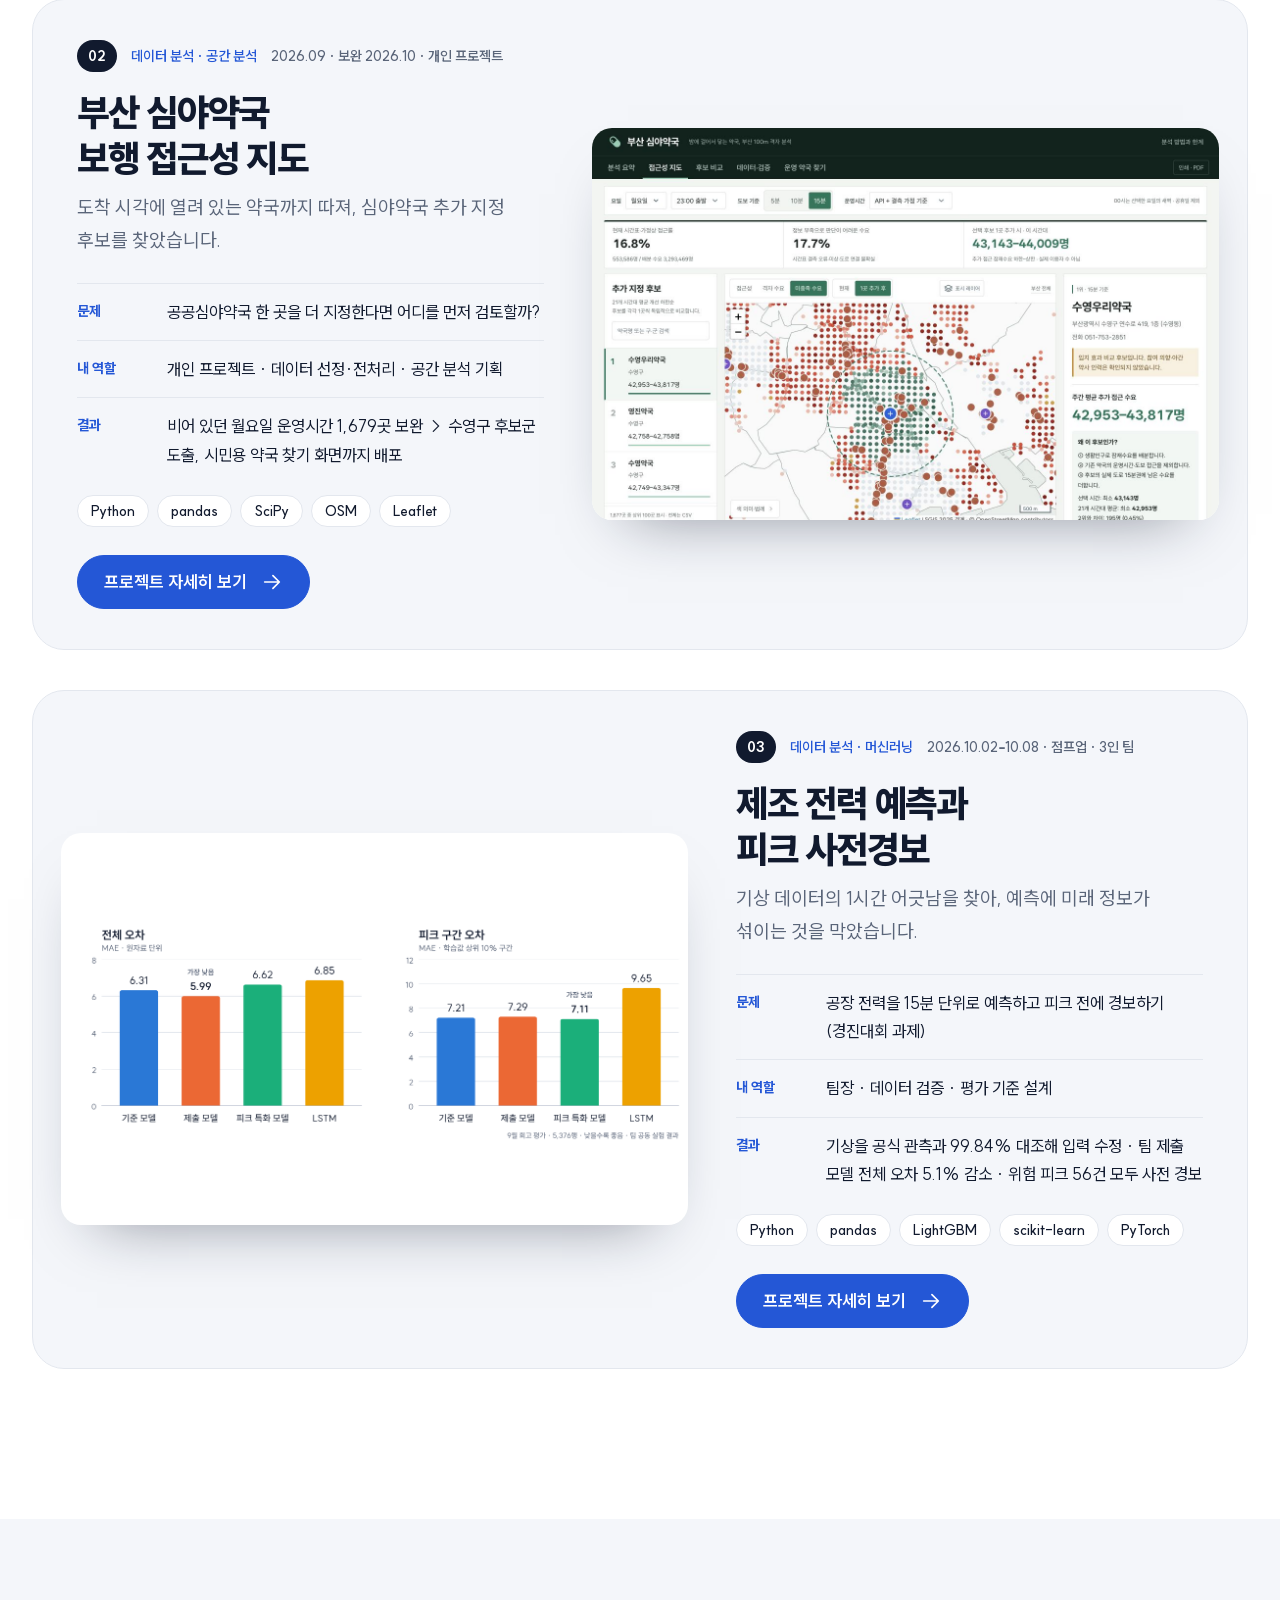
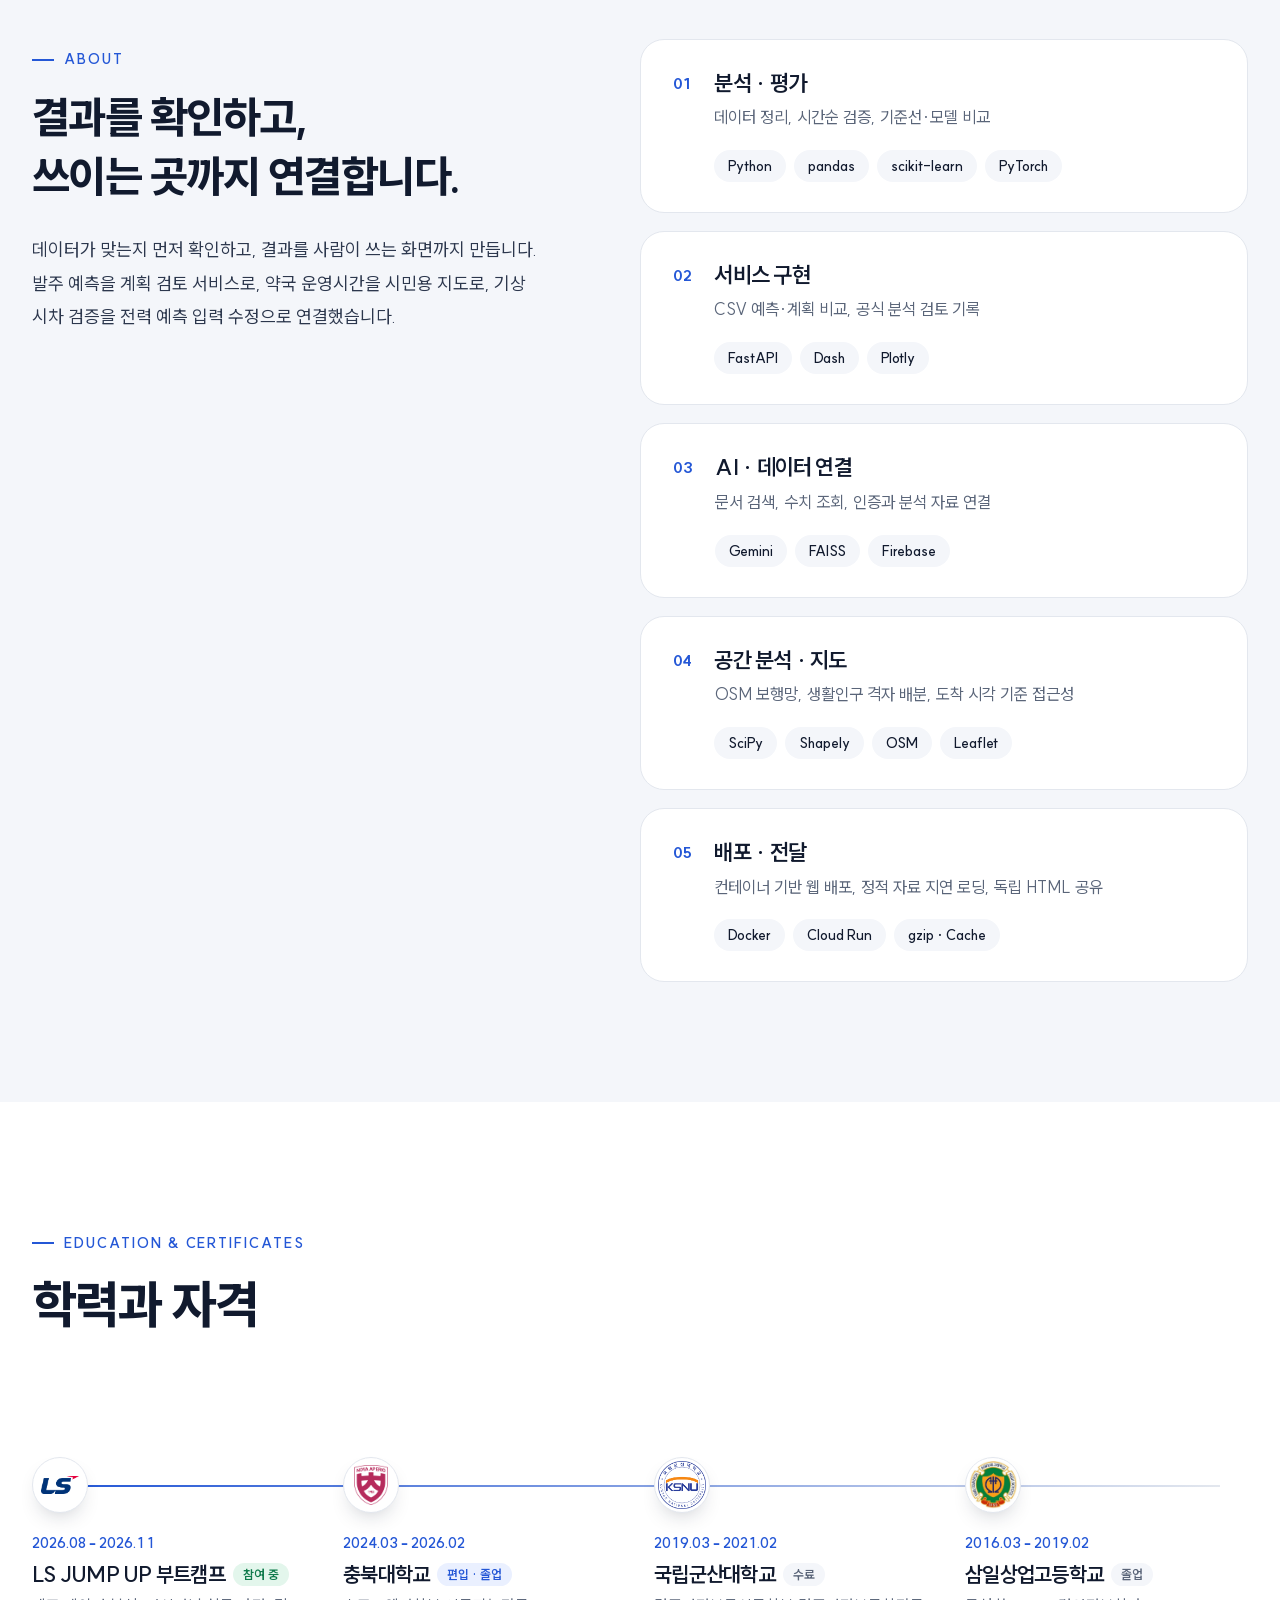
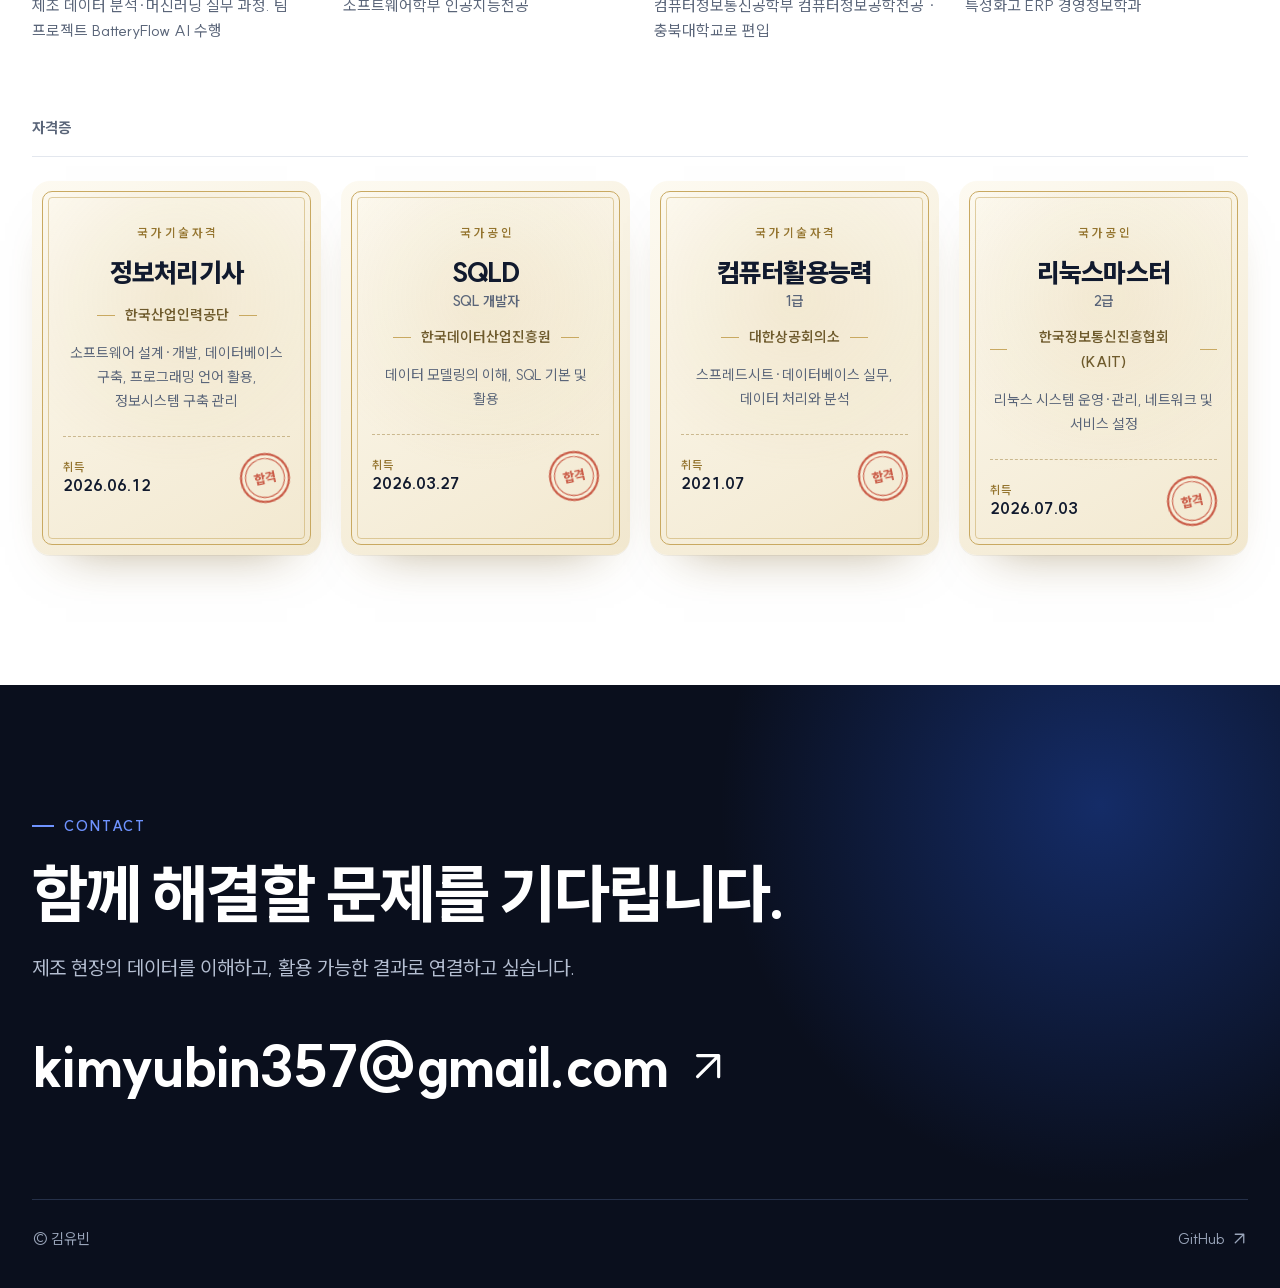
==== commit f7cb3f6b: "Add a problem-solving portfolio PDF download button (0.4.8) Place a filled red "포트폴리오 PDF" button be" ====
--- a/index.html
+++ b/index.html
@@ -8,10 +8,10 @@
   <title>김유빈 | 데이터 분석 · 머신러닝 엔지니어</title>
   <link rel="icon" href="assets/favicon.svg" type="image/svg+xml">
   <link rel="preload" href="assets/SUIT-Variable.woff2" as="font" type="font/woff2" crossorigin>
-  <link rel="stylesheet" href="styles.css?v=0.4.7">
+  <link rel="stylesheet" href="styles.css?v=0.4.8">
   <script>document.documentElement.classList.add('js');setTimeout(function(){if(!window.__siteReady)document.documentElement.classList.remove('js')},3000)</script>
-  <script src="projects.js?v=0.4.7" defer></script>
-  <script src="site.js?v=0.4.7" defer onerror="document.documentElement.classList.remove('js')"></script>
+  <script src="projects.js?v=0.4.8" defer></script>
+  <script src="site.js?v=0.4.8" defer onerror="document.documentElement.classList.remove('js')"></script>
 </head>
 <body>
   <a class="skip-link" href="#main">본문 바로가기</a>
@@ -40,6 +40,7 @@
         <p class="hero-intro" data-reveal data-delay="4">제조 데이터를 분석하고 모델을 비교하며,<br class="desktop-break"> 결과를 활용할 수 있는 API와 대시보드까지 구현합니다.</p>
         <div class="actions" data-reveal data-delay="5">
           <a class="button" href="#work">대표 프로젝트 보기 <svg class="icon" viewBox="0 0 24 24" aria-hidden="true"><path d="M4 12h16M13 5l7 7-7 7"/></svg></a>
+          <a class="button pdf" href="assets/portfolio-problem-solving.pdf" download="김유빈_문제해결_포트폴리오.pdf" type="application/pdf">포트폴리오 PDF <svg class="icon" viewBox="0 0 24 24" aria-hidden="true"><path d="M12 4v11M7 10l5 5 5-5M5 20h14"/></svg></a>
           <a class="button ghost" href="https://github.com/Kimyubin357" target="_blank" rel="noopener noreferrer">GitHub <svg class="icon" viewBox="0 0 24 24" aria-hidden="true"><path d="M6 18 18 6M6 6h12v12"/></svg></a>
         </div>
       </div>
--- a/styles.css
+++ b/styles.css
@@ -51,6 +51,9 @@
 .button.ghost{background:transparent;color:var(--ink);border-color:var(--line)}
 .button.ghost:hover{border-color:var(--ink);box-shadow:none}
 .button.ghost:hover .icon{transform:translate(2px,-2px)}
+.button.pdf{background:#c62828;border-color:#c62828;color:#fff}
+.button.pdf:hover{background:#a61f1f;border-color:#a61f1f;box-shadow:0 12px 28px -12px rgba(166,31,31,.6)}
+.button.pdf:hover .icon{transform:translateY(3px)}
 .text-link{display:inline-flex;align-items:center;gap:8px;color:var(--blue);font-weight:700}
 .text-link:hover{text-decoration:underline;text-underline-offset:5px}
 .text-link.ink{color:var(--ink)}
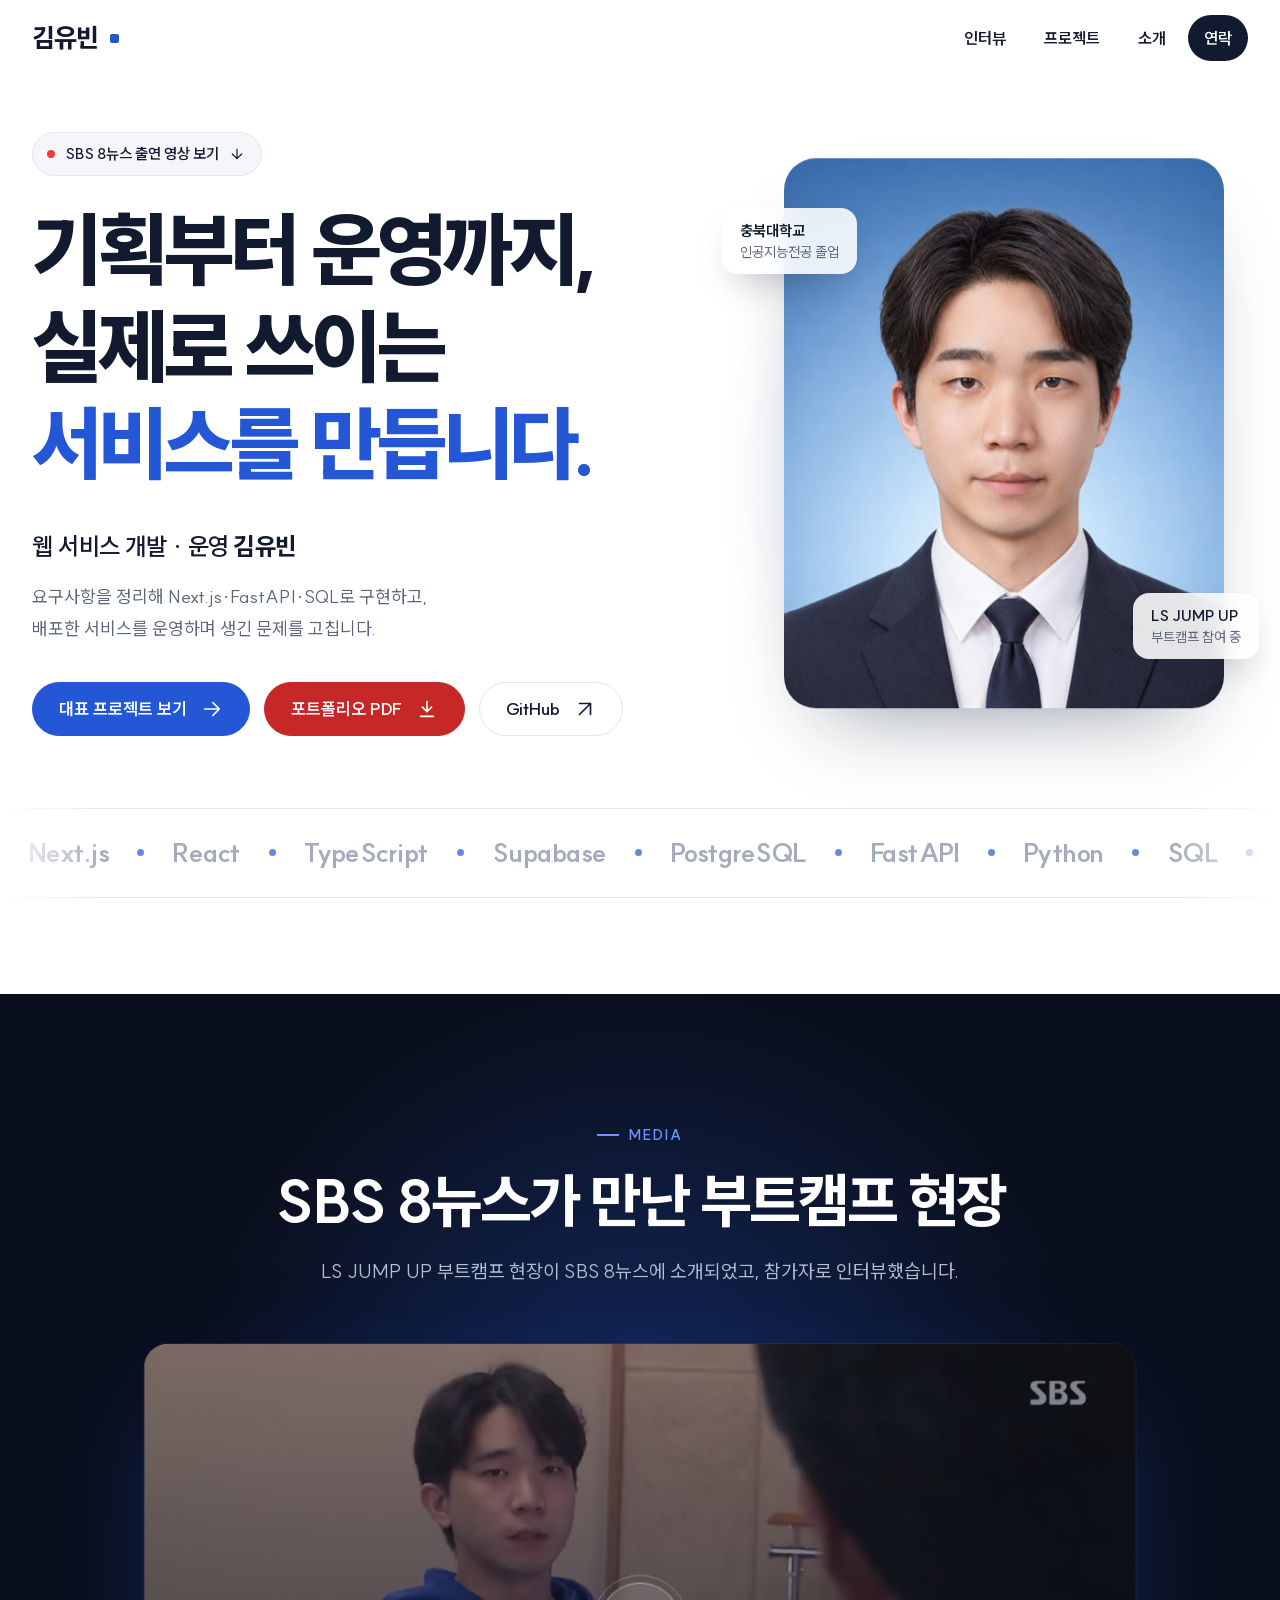
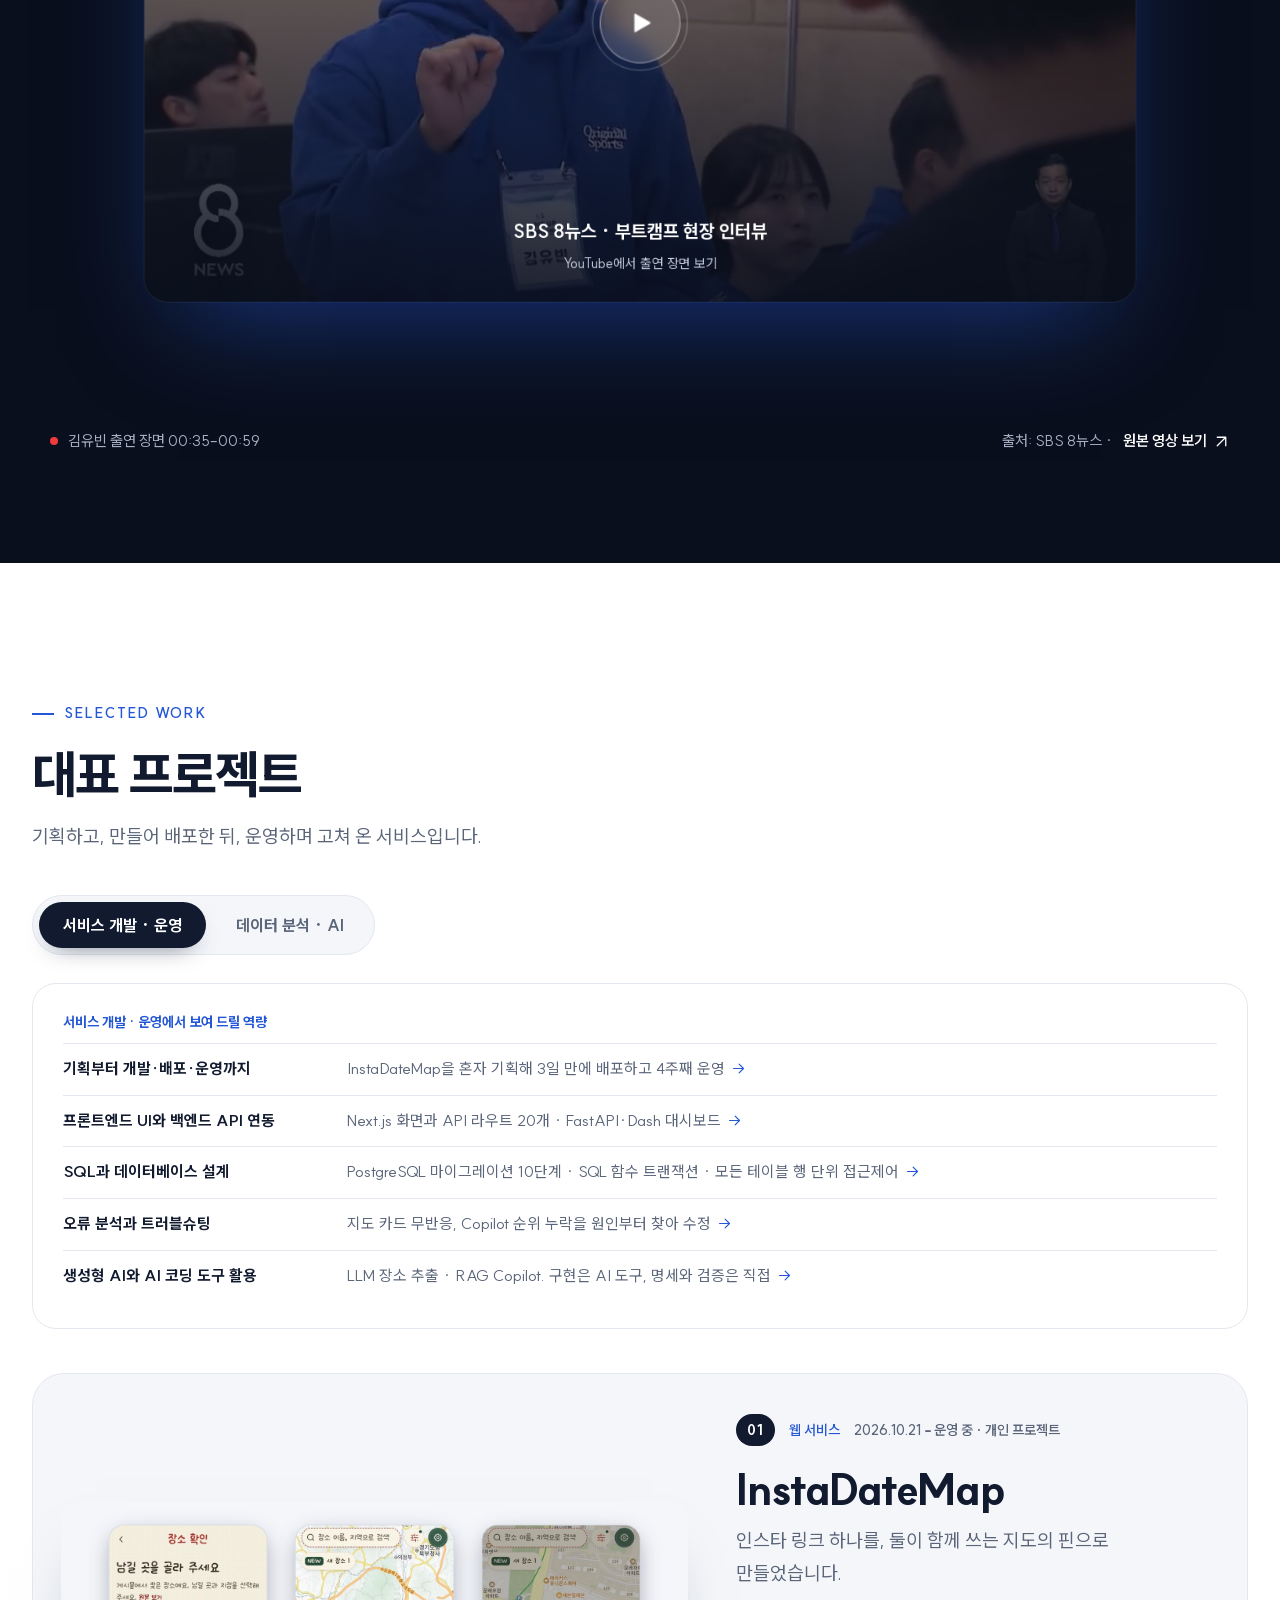
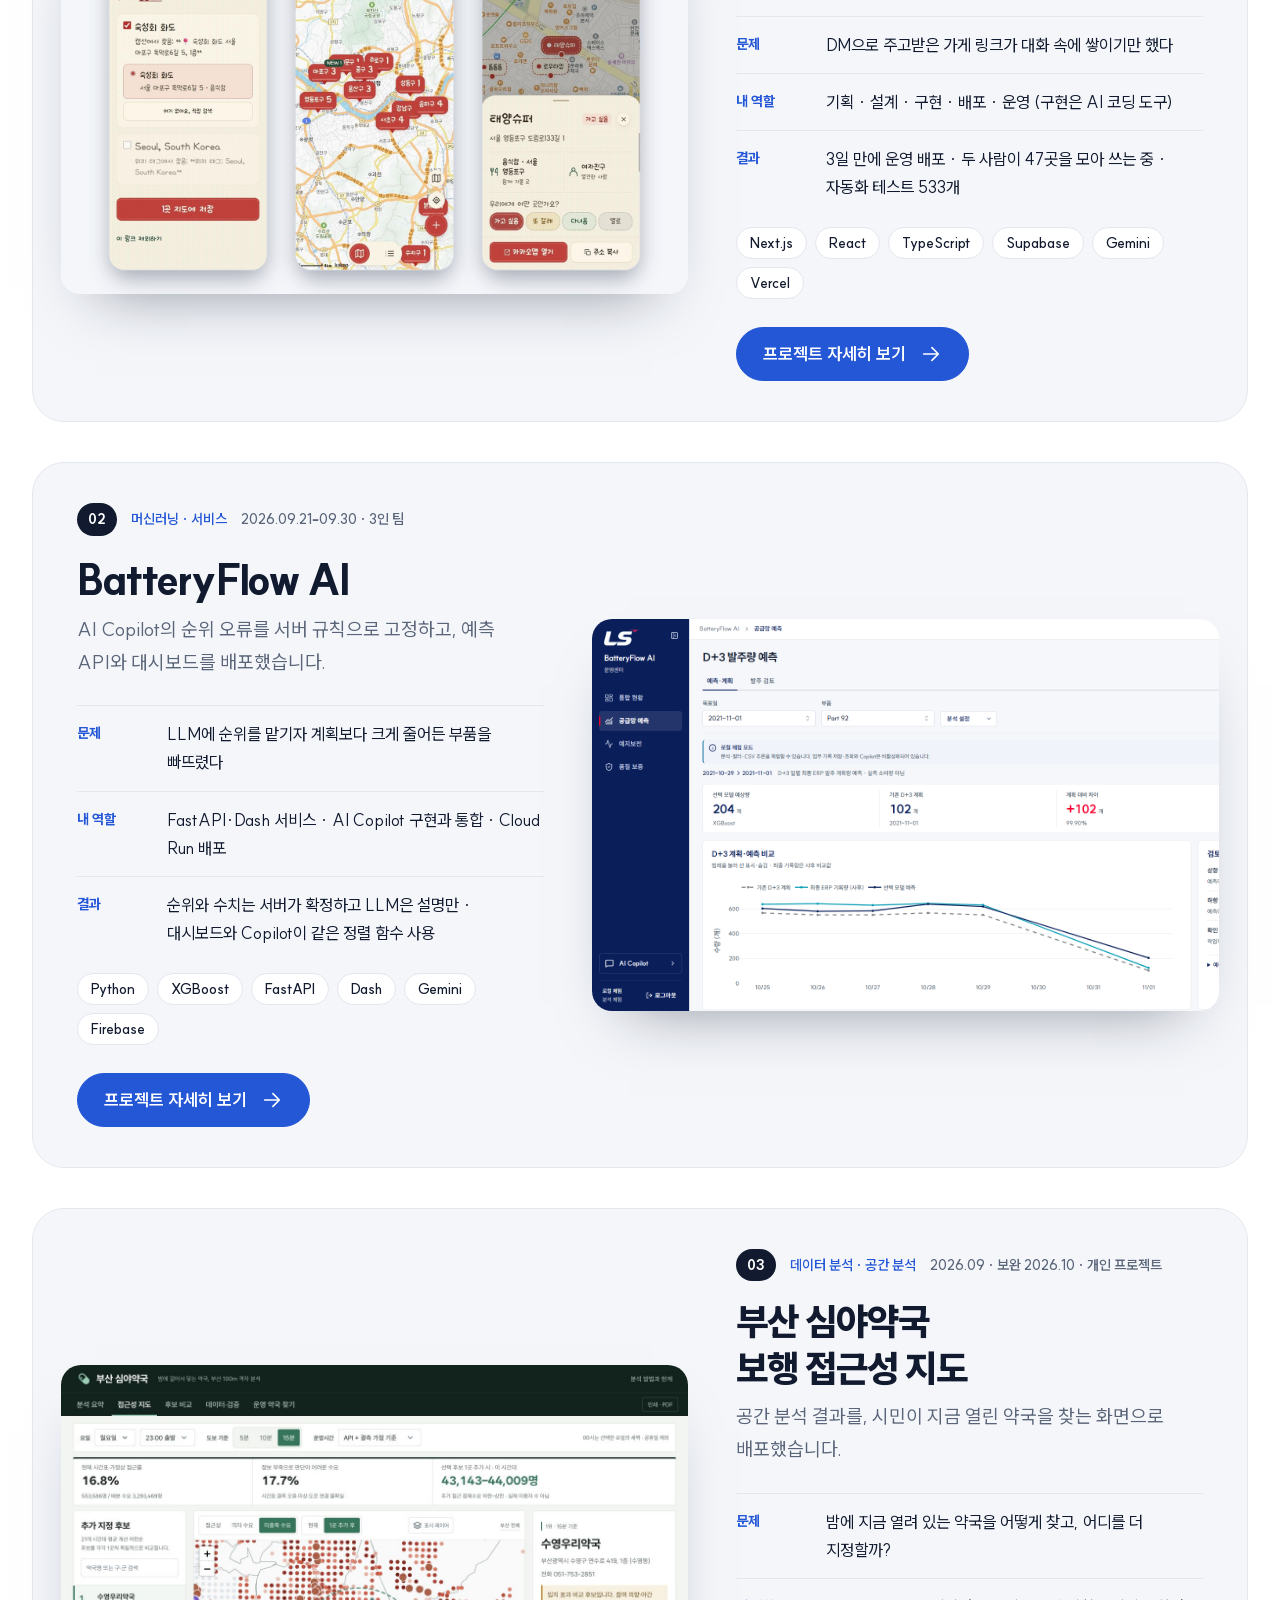
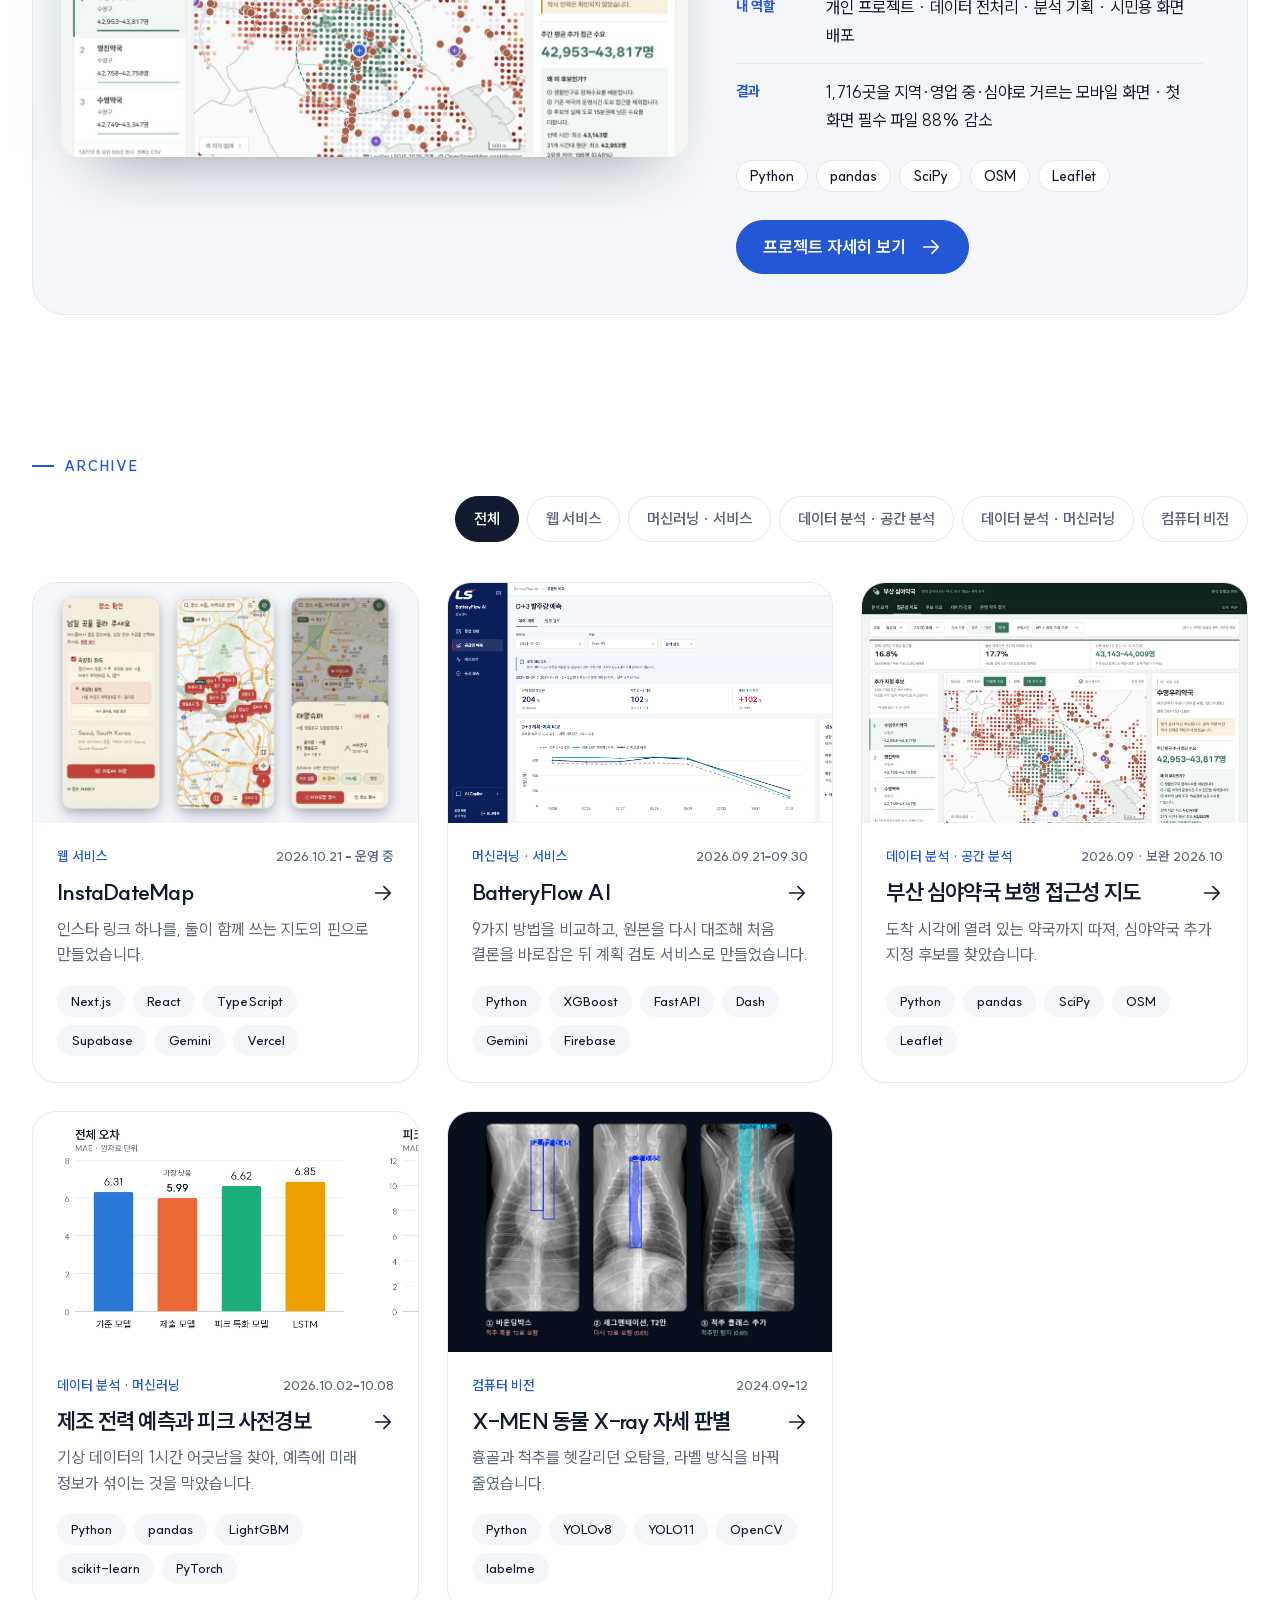
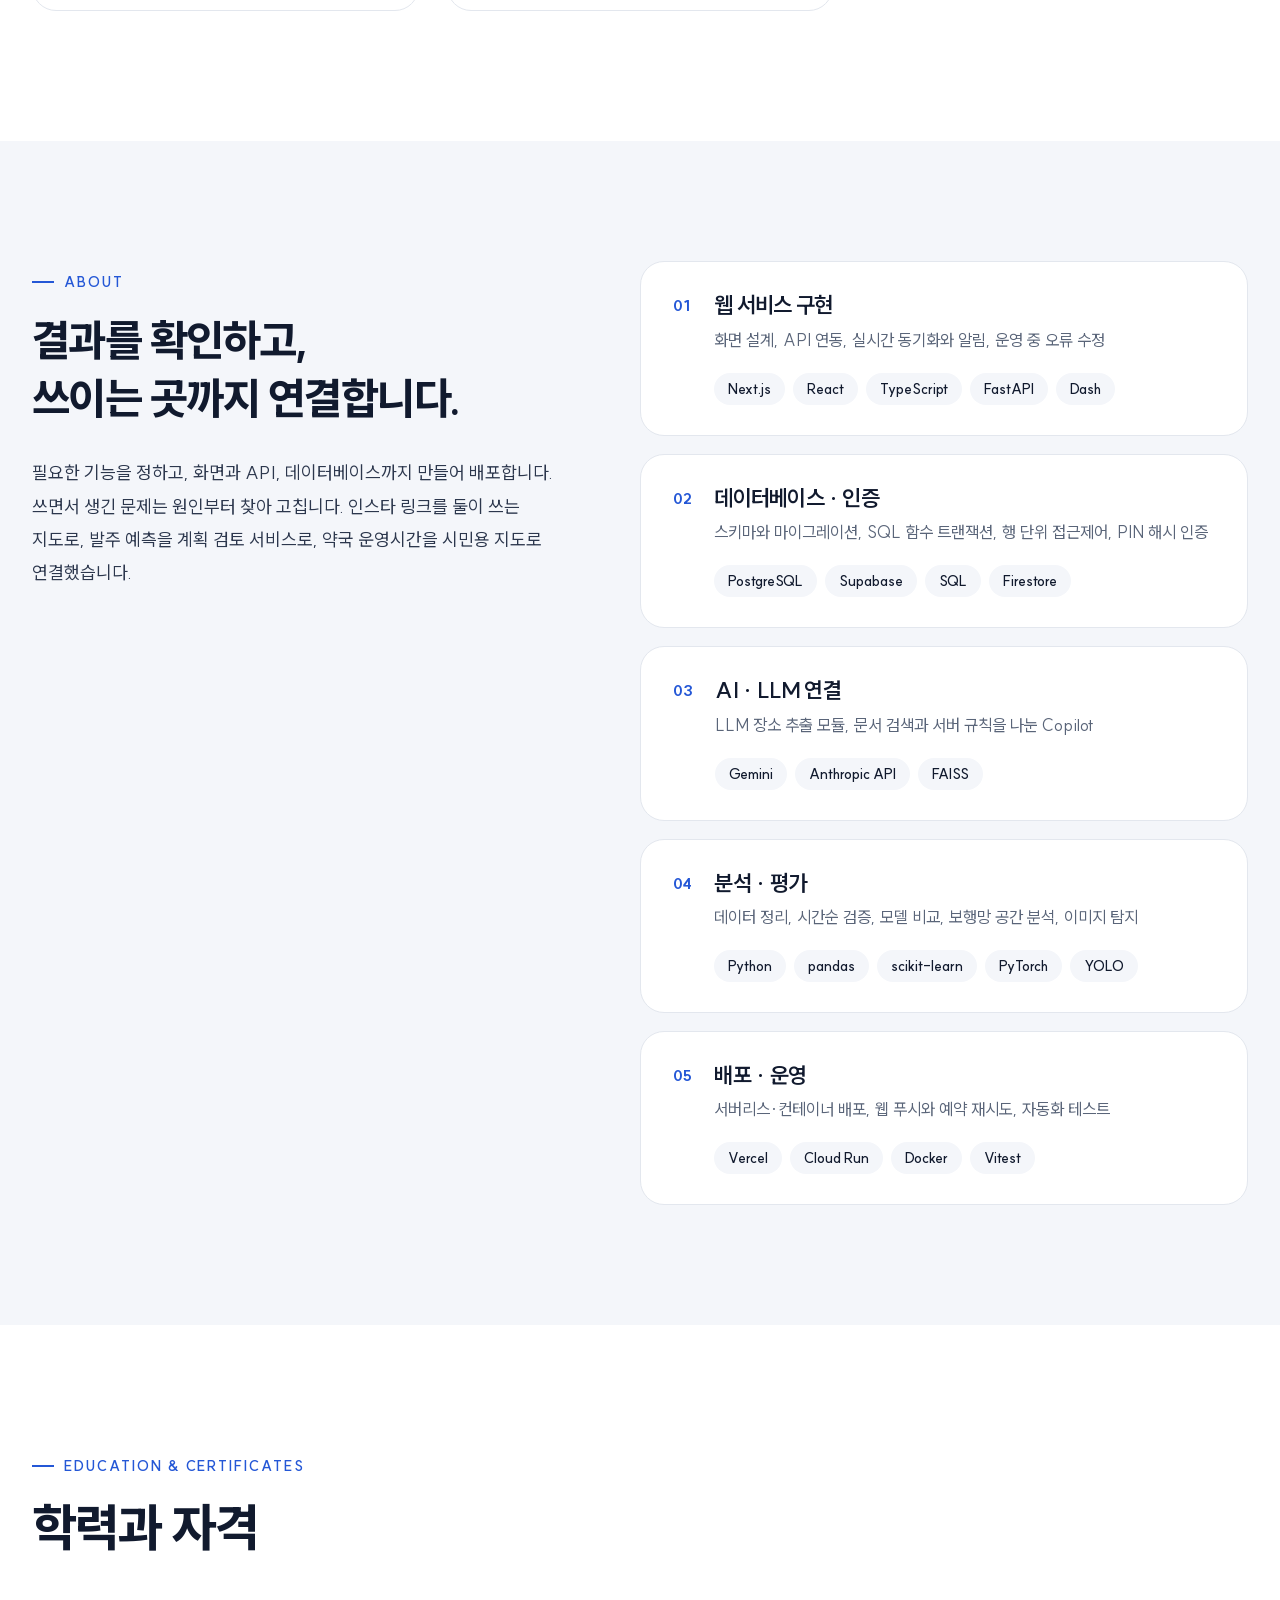
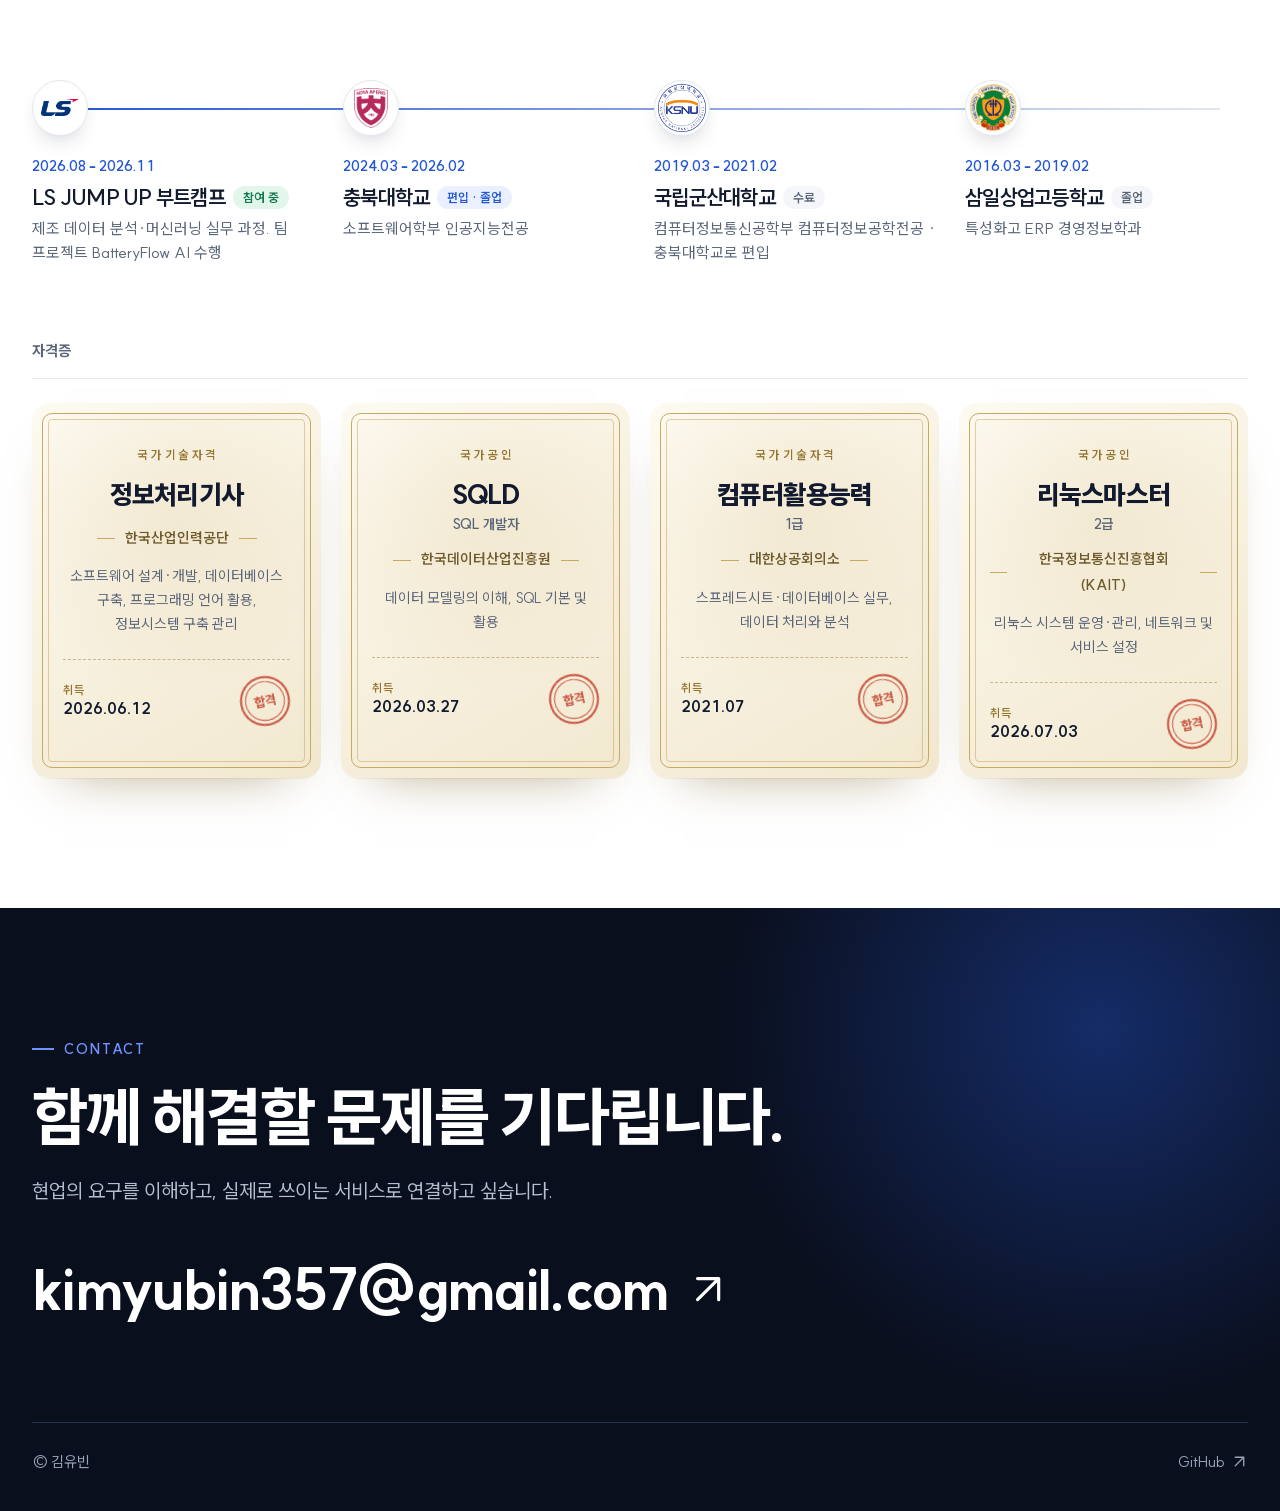
==== commit 2be089da: "Add job-track tabs and InstaDateMap, X-MEN case studies (0.5.0) - Split featured projects into two t" ====
--- a/index.html
+++ b/index.html
@@ -3,15 +3,15 @@
 <head>
   <meta charset="utf-8">
   <meta name="viewport" content="width=device-width, initial-scale=1">
-  <meta name="description" content="김유빈의 데이터 분석·머신러닝 포트폴리오. 제조 데이터 분석·모델 비교와 부산 심야약국 공간 분석을 활용 가능한 화면으로 연결한 프로젝트를 소개합니다.">
+  <meta name="description" content="김유빈의 포트폴리오. 혼자 기획해 운영 중인 웹앱 InstaDateMap, AI Copilot을 붙인 발주 계획 검토 서비스, 공간 분석과 제조 데이터 분석 프로젝트를 직무별로 소개합니다.">
   <meta name="theme-color" content="#FFFFFF">
-  <title>김유빈 | 데이터 분석 · 머신러닝 엔지니어</title>
+  <title>김유빈 | 서비스 개발 · 데이터 분석 포트폴리오</title>
   <link rel="icon" href="assets/favicon.svg" type="image/svg+xml">
   <link rel="preload" href="assets/SUIT-Variable.woff2" as="font" type="font/woff2" crossorigin>
-  <link rel="stylesheet" href="styles.css?v=0.4.8">
+  <link rel="stylesheet" href="styles.css?v=0.5.0">
   <script>document.documentElement.classList.add('js');setTimeout(function(){if(!window.__siteReady)document.documentElement.classList.remove('js')},3000)</script>
-  <script src="projects.js?v=0.4.8" defer></script>
-  <script src="site.js?v=0.4.8" defer onerror="document.documentElement.classList.remove('js')"></script>
+  <script src="projects.js?v=0.5.0" defer></script>
+  <script src="site.js?v=0.5.0" defer onerror="document.documentElement.classList.remove('js')"></script>
 </head>
 <body>
   <a class="skip-link" href="#main">본문 바로가기</a>
@@ -32,12 +32,12 @@
           <svg class="icon" viewBox="0 0 24 24" aria-hidden="true"><path d="M12 5v14m-7-7 7 7 7-7"/></svg>
         </a>
         <h1 id="hero-title" class="hero-title">
-          <span class="line"><span>분석을,</span></span>
-          <span class="line"><span>사용 가능한</span></span>
-          <span class="line accent"><span>서비스로 연결합니다.</span></span>
+          <span class="line"><span>기획부터 운영까지,</span></span>
+          <span class="line"><span>실제로 쓰이는</span></span>
+          <span class="line accent"><span>서비스를 만듭니다.</span></span>
         </h1>
-        <p class="hero-role" data-reveal data-delay="3">데이터 분석 · 머신러닝 엔지니어 <strong>김유빈</strong></p>
-        <p class="hero-intro" data-reveal data-delay="4">제조 데이터를 분석하고 모델을 비교하며,<br class="desktop-break"> 결과를 활용할 수 있는 API와 대시보드까지 구현합니다.</p>
+        <p class="hero-role" data-reveal data-delay="3"><span id="hero-role-text">웹 서비스 개발 · 운영</span> <strong>김유빈</strong></p>
+        <p class="hero-intro" id="hero-intro" data-reveal data-delay="4">요구사항을 정리해 Next.js·FastAPI·SQL로 구현하고,<br class="desktop-break"> 배포한 서비스를 운영하며 생긴 문제를 고칩니다.</p>
         <div class="actions" data-reveal data-delay="5">
           <a class="button" href="#work">대표 프로젝트 보기 <svg class="icon" viewBox="0 0 24 24" aria-hidden="true"><path d="M4 12h16M13 5l7 7-7 7"/></svg></a>
           <a class="button pdf" href="assets/portfolio-problem-solving.pdf" download="김유빈_문제해결_포트폴리오.pdf" type="application/pdf">포트폴리오 PDF <svg class="icon" viewBox="0 0 24 24" aria-hidden="true"><path d="M12 4v11M7 10l5 5 5-5M5 20h14"/></svg></a>
@@ -57,10 +57,10 @@
     <div class="marquee" aria-label="사용 기술">
       <div class="marquee-track">
         <ul>
-          <li>Python</li><li>pandas</li><li>scikit-learn</li><li>PyTorch</li><li>LSTM</li><li>FastAPI</li><li>Dash</li><li>Plotly</li><li>Gemini</li><li>FAISS</li><li>Firebase</li><li>SQL</li>
+          <li>Next.js</li><li>React</li><li>TypeScript</li><li>Supabase</li><li>PostgreSQL</li><li>FastAPI</li><li>Python</li><li>SQL</li><li>Gemini</li><li>FAISS</li><li>Vercel</li><li>Cloud Run</li><li>pandas</li><li>PyTorch</li>
         </ul>
         <ul aria-hidden="true">
-          <li>Python</li><li>pandas</li><li>scikit-learn</li><li>PyTorch</li><li>LSTM</li><li>FastAPI</li><li>Dash</li><li>Plotly</li><li>Gemini</li><li>FAISS</li><li>Firebase</li><li>SQL</li>
+          <li>Next.js</li><li>React</li><li>TypeScript</li><li>Supabase</li><li>PostgreSQL</li><li>FastAPI</li><li>Python</li><li>SQL</li><li>Gemini</li><li>FAISS</li><li>Vercel</li><li>Cloud Run</li><li>pandas</li><li>PyTorch</li>
         </ul>
       </div>
     </div>
@@ -102,12 +102,18 @@
       <div class="section-head">
         <p class="eyebrow" data-reveal>Selected Work</p>
         <h2 id="work-title" data-reveal data-delay="1">대표 프로젝트</h2>
-        <p class="section-note" data-reveal data-delay="2">문제에 맞는 데이터와 방법을 선택하고, 결과를 활용할 수 있는 화면으로 연결했습니다.</p>
-      </div>
-      <div class="featured-list" id="featured-list">
-        <p class="noscript-note"><a class="text-link" href="batteryflow.html">BatteryFlow AI 프로젝트 자세히 보기</a></p>
-        <p class="noscript-note"><a class="text-link" href="busan-night-pharmacy.html">부산 심야약국 보행 접근성 지도 자세히 보기</a></p>
-        <p class="noscript-note"><a class="text-link" href="power-forecast.html">제조 전력 예측과 피크 사전경보 자세히 보기</a></p>
+        <p class="section-note" id="work-note" data-reveal data-delay="2">기획하고, 만들어 배포한 뒤, 운영하며 고쳐 온 서비스입니다.</p>
+      </div>
+      <div class="track-tabs" id="track-tabs" role="tablist" aria-label="직무별 대표 프로젝트" hidden></div>
+      <div class="track-panel" id="track-panel" role="tabpanel" tabindex="-1">
+        <div class="track-evidence" id="track-evidence" hidden></div>
+        <div class="featured-list" id="featured-list">
+          <p class="noscript-note"><a class="text-link" href="instadatemap.html">InstaDateMap 프로젝트 자세히 보기</a></p>
+          <p class="noscript-note"><a class="text-link" href="batteryflow.html">BatteryFlow AI 프로젝트 자세히 보기</a></p>
+          <p class="noscript-note"><a class="text-link" href="busan-night-pharmacy.html">부산 심야약국 보행 접근성 지도 자세히 보기</a></p>
+          <p class="noscript-note"><a class="text-link" href="power-forecast.html">제조 전력 예측과 피크 사전경보 자세히 보기</a></p>
+          <p class="noscript-note"><a class="text-link" href="xmen.html">X-MEN 동물 X-ray 자세 판별 자세히 보기</a></p>
+        </div>
       </div>
     </section>
 
@@ -129,38 +135,38 @@
         <div class="about-copy">
           <p class="eyebrow" data-reveal>About</p>
           <h2 id="about-title" data-reveal data-delay="1">결과를 확인하고,<br>쓰이는 곳까지 연결합니다.</h2>
-          <p data-reveal data-delay="2">데이터가 맞는지 먼저 확인하고, 결과를 사람이 쓰는 화면까지 만듭니다. 발주 예측을 계획 검토 서비스로, 약국 운영시간을 시민용 지도로, 기상 시차 검증을 전력 예측 입력 수정으로 연결했습니다.</p>
+          <p data-reveal data-delay="2">필요한 기능을 정하고, 화면과 API, 데이터베이스까지 만들어 배포합니다. 쓰면서 생긴 문제는 원인부터 찾아 고칩니다. 인스타 링크를 둘이 쓰는 지도로, 발주 예측을 계획 검토 서비스로, 약국 운영시간을 시민용 지도로 연결했습니다.</p>
         </div>
         <div class="skills">
           <article class="skill-card" data-reveal data-delay="1">
             <span class="skill-index">01</span>
-            <h3>분석 · 평가</h3>
-            <p>데이터 정리, 시간순 검증, 기준선·모델 비교</p>
-            <ul class="tag-list"><li>Python</li><li>pandas</li><li>scikit-learn</li><li>PyTorch</li></ul>
+            <h3>웹 서비스 구현</h3>
+            <p>화면 설계, API 연동, 실시간 동기화와 알림, 운영 중 오류 수정</p>
+            <ul class="tag-list"><li>Next.js</li><li>React</li><li>TypeScript</li><li>FastAPI</li><li>Dash</li></ul>
           </article>
           <article class="skill-card" data-reveal data-delay="2">
             <span class="skill-index">02</span>
-            <h3>서비스 구현</h3>
-            <p>CSV 예측·계획 비교, 공식 분석 검토 기록</p>
-            <ul class="tag-list"><li>FastAPI</li><li>Dash</li><li>Plotly</li></ul>
+            <h3>데이터베이스 · 인증</h3>
+            <p>스키마와 마이그레이션, SQL 함수 트랜잭션, 행 단위 접근제어, PIN 해시 인증</p>
+            <ul class="tag-list"><li>PostgreSQL</li><li>Supabase</li><li>SQL</li><li>Firestore</li></ul>
           </article>
           <article class="skill-card" data-reveal data-delay="3">
             <span class="skill-index">03</span>
-            <h3>AI · 데이터 연결</h3>
-            <p>문서 검색, 수치 조회, 인증과 분석 자료 연결</p>
-            <ul class="tag-list"><li>Gemini</li><li>FAISS</li><li>Firebase</li></ul>
+            <h3>AI · LLM 연결</h3>
+            <p>LLM 장소 추출 모듈, 문서 검색과 서버 규칙을 나눈 Copilot</p>
+            <ul class="tag-list"><li>Gemini</li><li>Anthropic API</li><li>FAISS</li></ul>
           </article>
           <article class="skill-card" data-reveal>
             <span class="skill-index">04</span>
-            <h3>공간 분석 · 지도</h3>
-            <p>OSM 보행망, 생활인구 격자 배분, 도착 시각 기준 접근성</p>
-            <ul class="tag-list"><li>SciPy</li><li>Shapely</li><li>OSM</li><li>Leaflet</li></ul>
+            <h3>분석 · 평가</h3>
+            <p>데이터 정리, 시간순 검증, 모델 비교, 보행망 공간 분석, 이미지 탐지</p>
+            <ul class="tag-list"><li>Python</li><li>pandas</li><li>scikit-learn</li><li>PyTorch</li><li>YOLO</li></ul>
           </article>
           <article class="skill-card" data-reveal>
             <span class="skill-index">05</span>
-            <h3>배포 · 전달</h3>
-            <p>컨테이너 기반 웹 배포, 정적 자료 지연 로딩, 독립 HTML 공유</p>
-            <ul class="tag-list"><li>Docker</li><li>Cloud Run</li><li>gzip · Cache</li></ul>
+            <h3>배포 · 운영</h3>
+            <p>서버리스·컨테이너 배포, 웹 푸시와 예약 재시도, 자동화 테스트</p>
+            <ul class="tag-list"><li>Vercel</li><li>Cloud Run</li><li>Docker</li><li>Vitest</li></ul>
           </article>
         </div>
       </div>
@@ -251,7 +257,7 @@
     <div class="container">
       <p class="eyebrow light" data-reveal>Contact</p>
       <h2 data-reveal data-delay="1">함께 해결할 문제를<br class="mobile-break"> 기다립니다.</h2>
-      <p class="contact-lead" data-reveal data-delay="2">제조 현장의 데이터를 이해하고, 활용 가능한 결과로 연결하고 싶습니다.</p>
+      <p class="contact-lead" data-reveal data-delay="2">현업의 요구를 이해하고, 실제로 쓰이는 서비스로 연결하고 싶습니다.</p>
       <a class="email-link" href="mailto:kimyubin357@gmail.com" data-reveal data-delay="3">kimyubin357@gmail.com <svg class="icon" viewBox="0 0 24 24" aria-hidden="true"><path d="M6 18 18 6M6 6h12v12"/></svg></a>
       <div class="footer-bottom"><span>© 김유빈</span><a href="https://github.com/Kimyubin357" target="_blank" rel="noopener noreferrer">GitHub <svg class="icon" viewBox="0 0 24 24" aria-hidden="true"><path d="M6 18 18 6M6 6h12v12"/></svg></a></div>
     </div>
--- a/styles.css
+++ b/styles.css
@@ -150,6 +150,22 @@
 /* ---------- Featured work ---------- */
 .work-section{padding-block:130px 60px}
 .featured-list{display:grid;gap:40px}
+.track-tabs{display:inline-flex;flex-wrap:wrap;gap:6px;padding:6px;margin:-24px 0 28px;border-radius:999px;background:var(--soft);border:1px solid var(--line)}
+.track-tabs[hidden]{display:none}
+.track-tabs [role="tab"]{font:inherit;font-size:16px;font-weight:750;line-height:1.4;min-height:46px;padding:10px 24px;border-radius:999px;border:0;background:transparent;color:var(--muted);cursor:pointer;transition:background .25s,color .25s,box-shadow .25s}
+.track-tabs [role="tab"]:hover{color:var(--ink)}
+.track-tabs [role="tab"][aria-selected="true"]{background:var(--ink);color:white;box-shadow:0 10px 24px -14px rgba(17,26,46,.7)}
+.track-panel:focus{outline:none}
+.track-evidence{margin-bottom:44px;padding:26px 30px;border:1px solid var(--line);border-radius:24px}
+.track-evidence[hidden]{display:none}
+.track-evidence-title{font-size:14px;font-weight:750;color:var(--blue);margin-bottom:8px}
+.track-evidence ul{display:grid}
+.track-evidence li{display:grid;grid-template-columns:260px minmax(0,1fr);gap:24px;align-items:baseline;padding-block:13px;border-top:1px solid var(--line);font-size:15.5px;line-height:1.6}
+.track-evidence strong{font-weight:750}
+.track-evidence a,.track-evidence li>span{color:var(--muted)}
+.track-evidence a .icon{display:inline-block;width:15px;height:15px;vertical-align:-2px;margin-left:2px;color:var(--blue);transition:transform .25s var(--ease)}
+.track-evidence a:hover{color:var(--blue)}
+.track-evidence a:hover .icon{transform:translateX(3px)}
 .feature-card{--stack:0;position:sticky;top:calc(var(--header) + 24px)}
 .feature-card:last-child{position:relative;top:auto}
 .feature-inner{display:grid;grid-template-columns:minmax(0,1.3fr) minmax(0,1fr);gap:48px;align-items:center;padding:28px;border-radius:32px;background:var(--soft);border:1px solid var(--line);transform:scale(calc(1 - var(--stack) * .05));filter:brightness(calc(1 - var(--stack) * .12));transform-origin:50% 0;transition:box-shadow .3s}
@@ -394,6 +410,11 @@
   .interview figcaption{font-size:13.5px}
   .work-section{padding-block:90px 40px}
   .section-head{margin-bottom:36px}
+  .track-tabs{display:flex;margin:-12px 0 20px}
+  .track-tabs [role="tab"]{flex:1 1 0;font-size:15px;padding:10px 12px}
+  .track-evidence{padding:18px 18px 8px;margin-bottom:32px;border-radius:18px}
+  .track-evidence ul{grid-template-columns:1fr}
+  .track-evidence li{grid-template-columns:1fr;gap:2px;font-size:15px}
   .feature-card{position:relative;top:auto}
   .feature-inner{padding:16px;border-radius:24px;transform:none;filter:none}
   .feature-media{border-radius:14px}
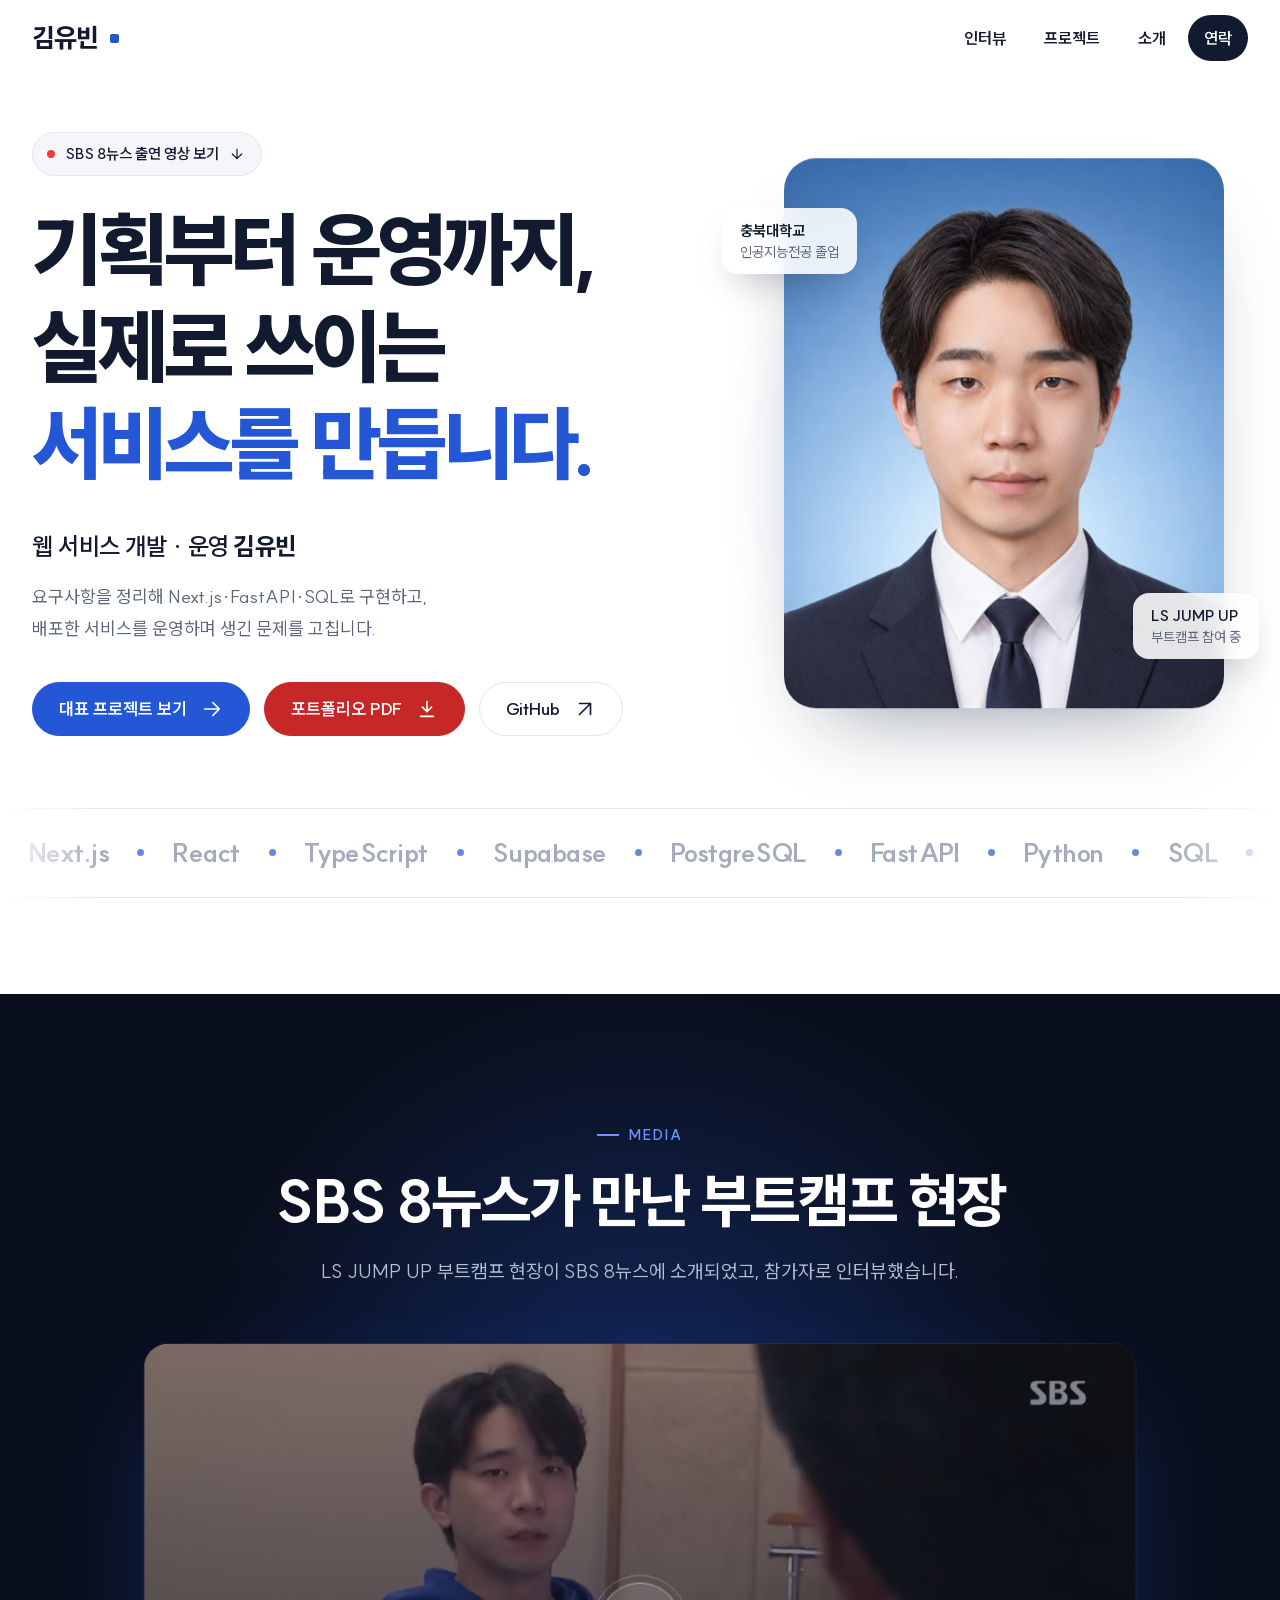
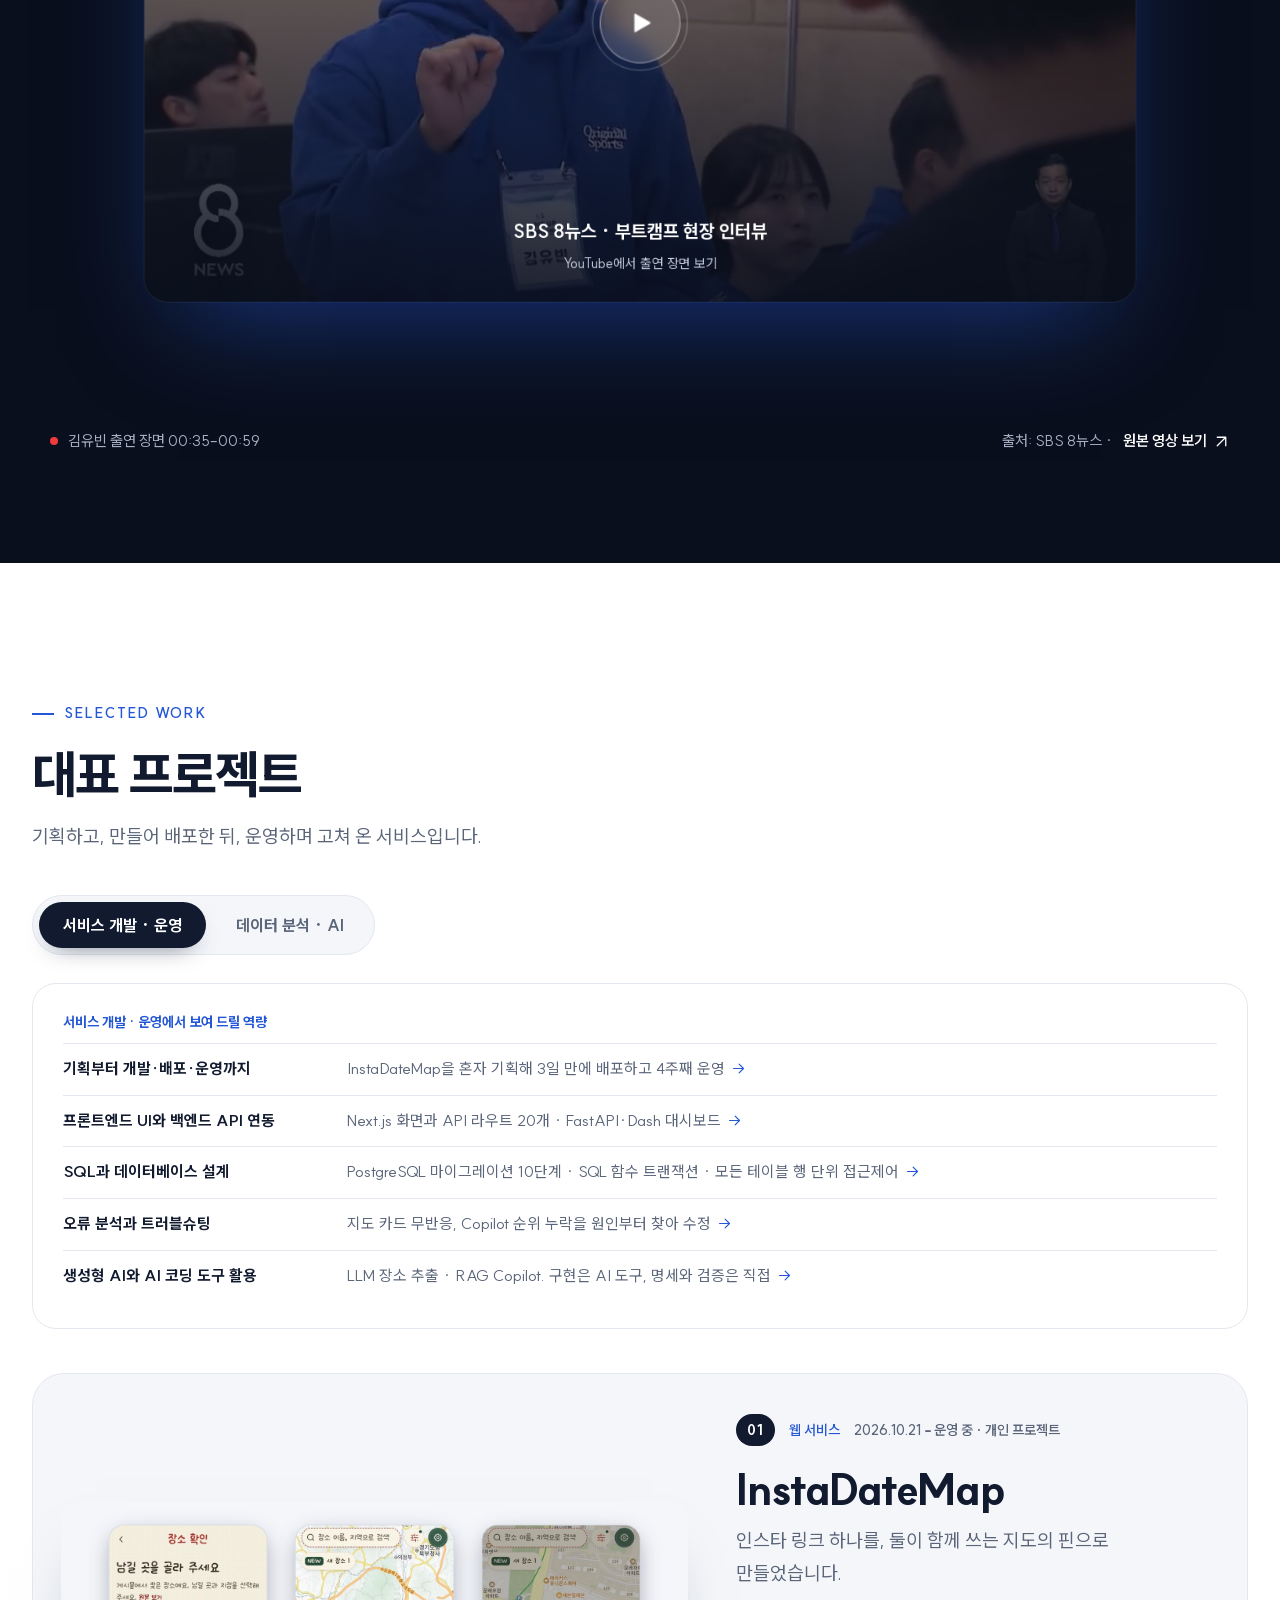
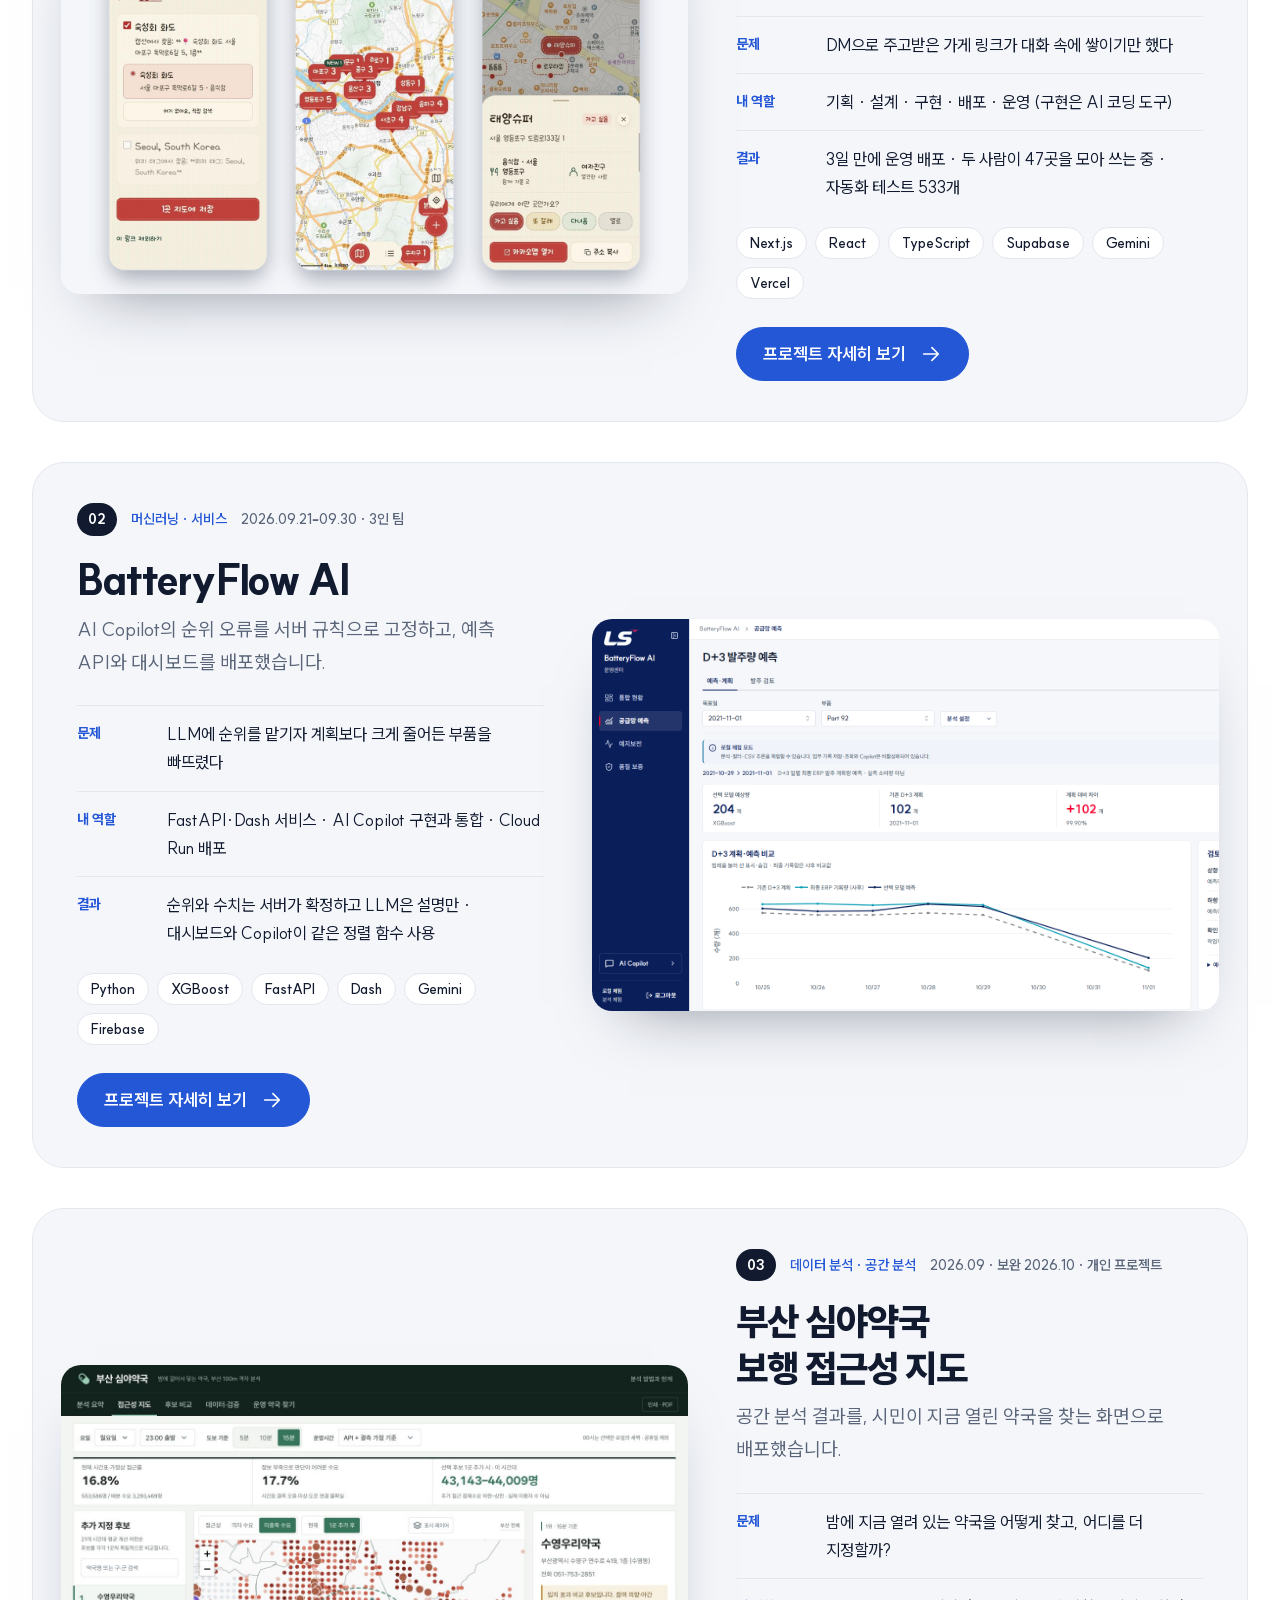
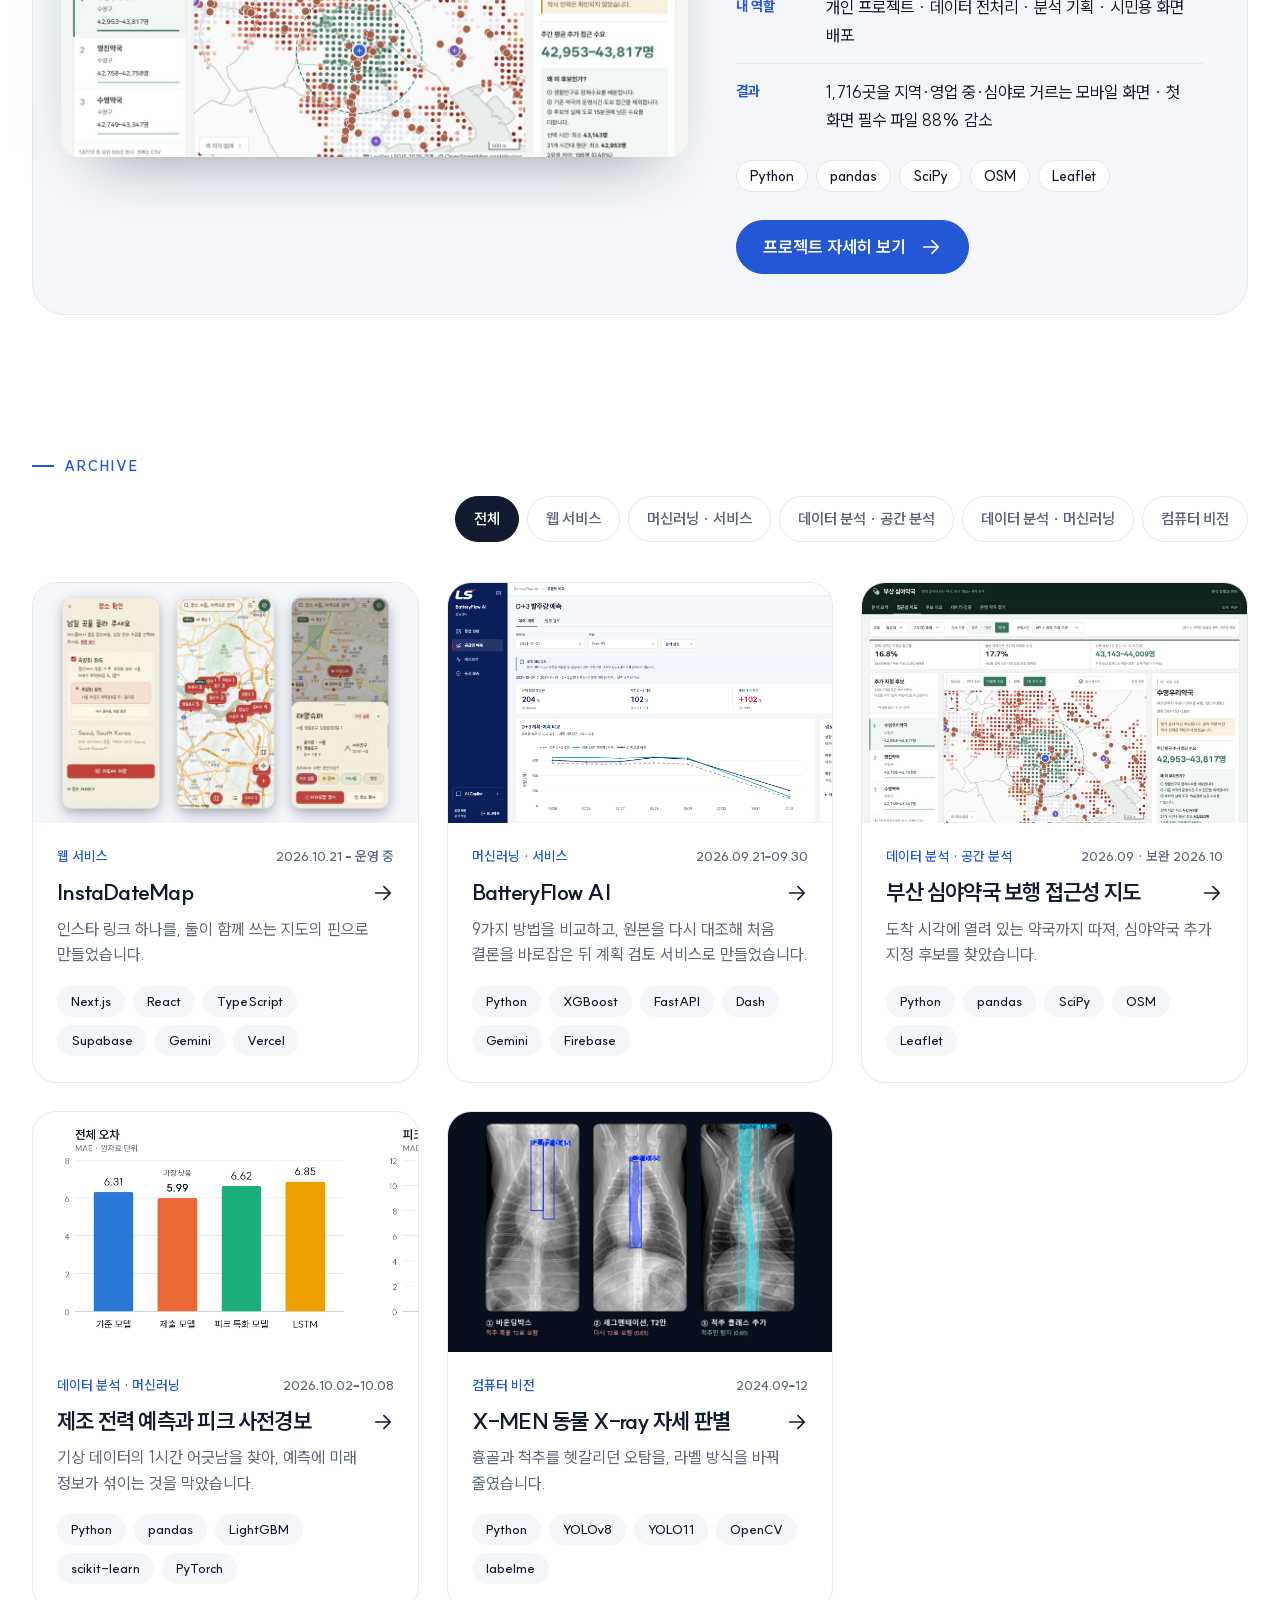
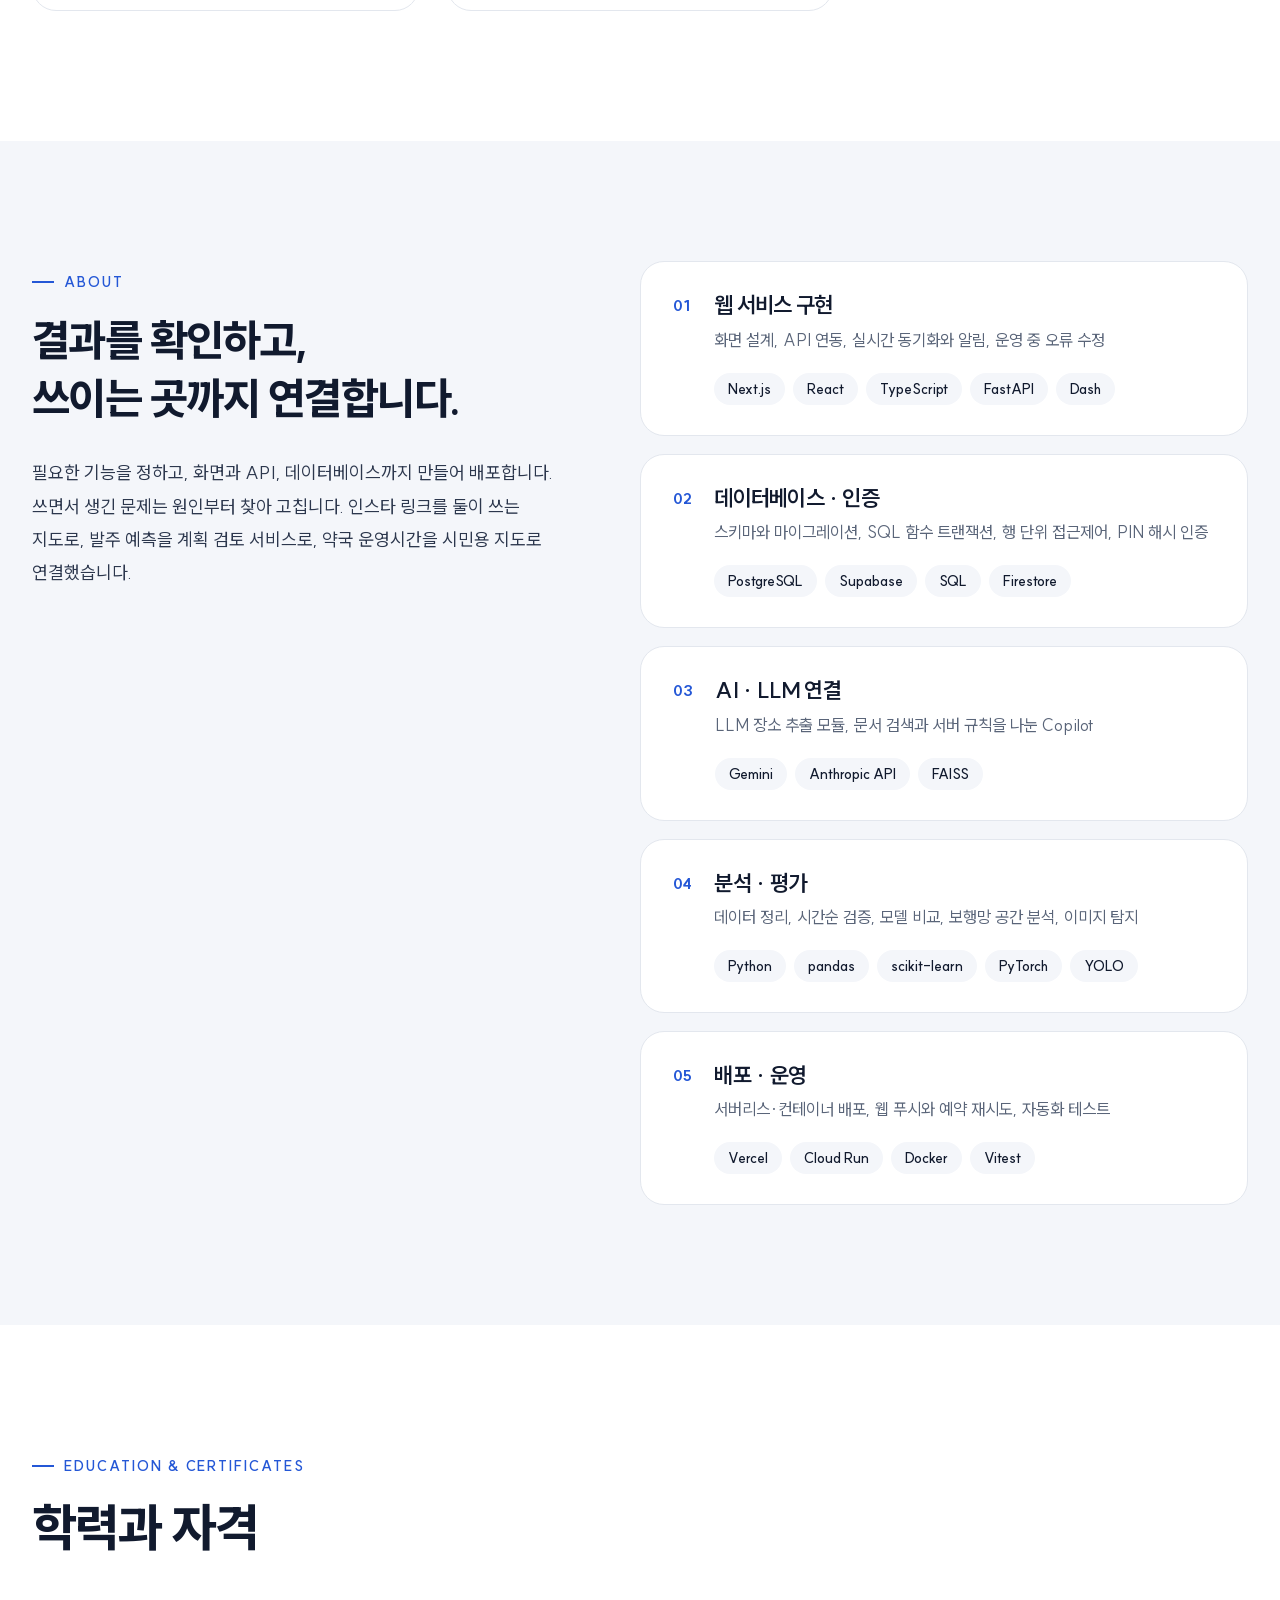
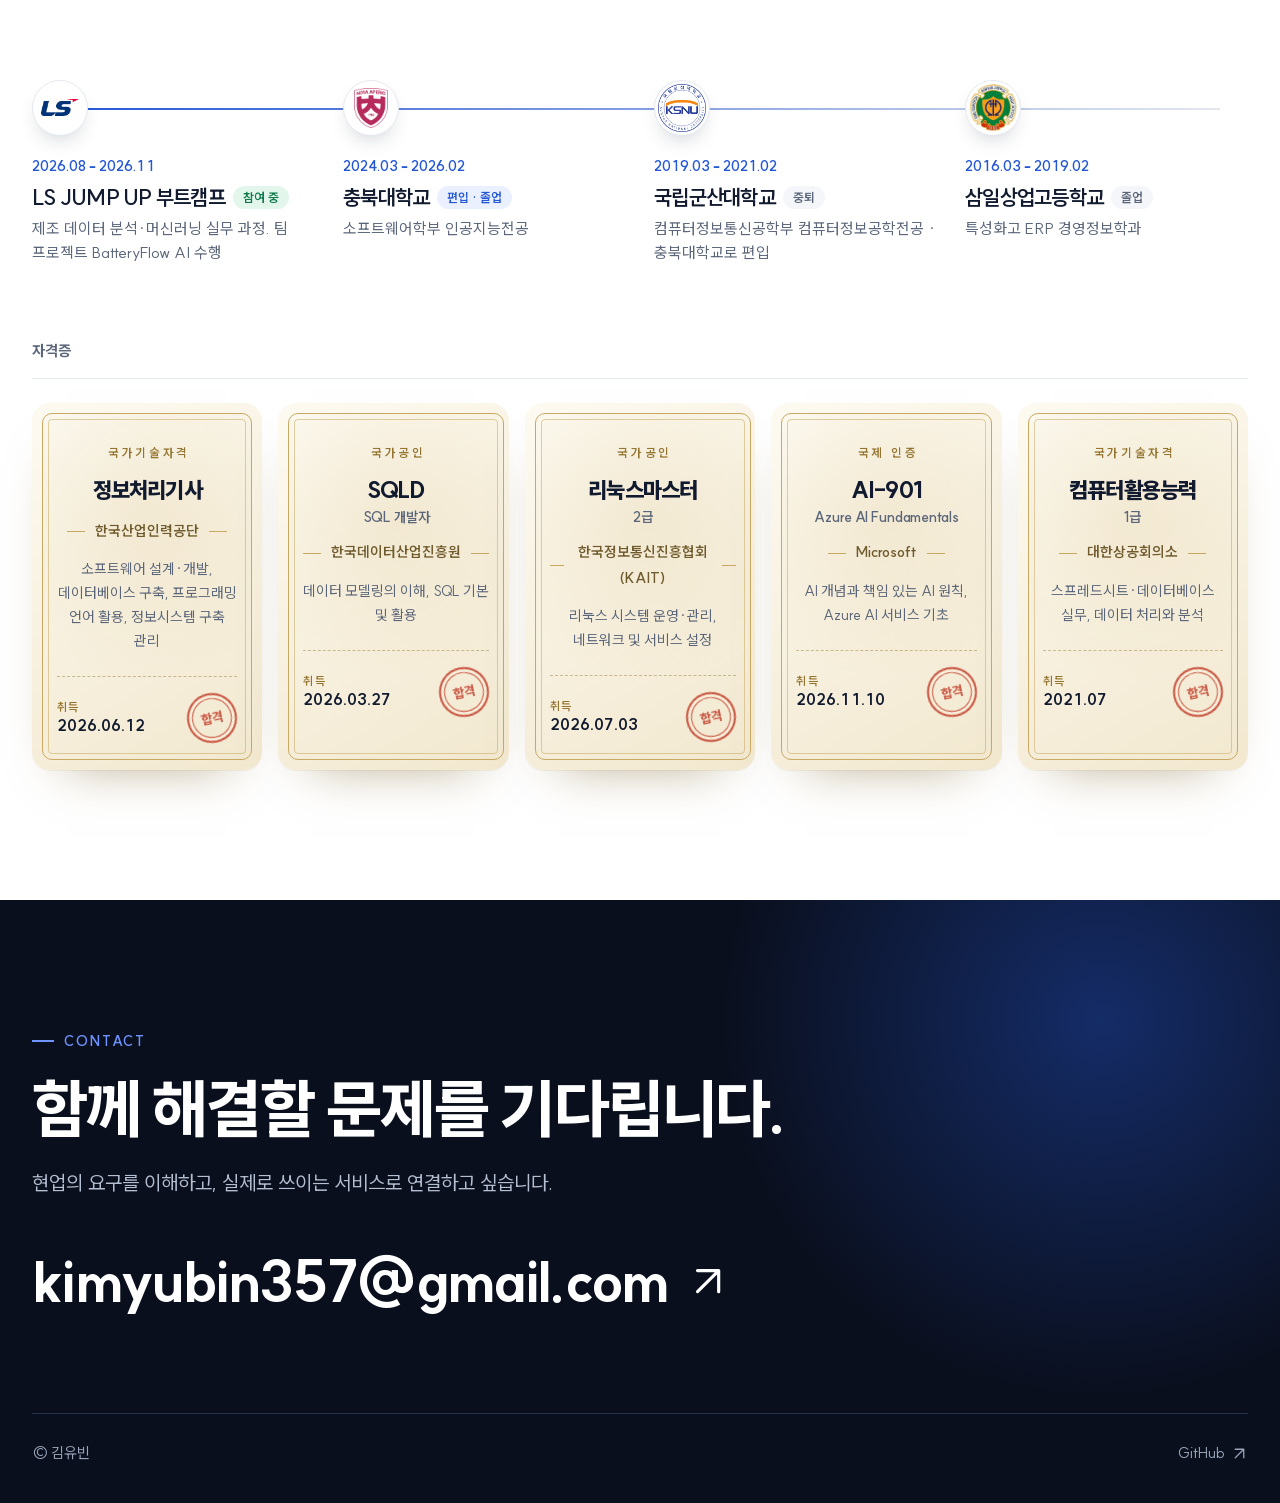
==== commit a79286e8: "Align site facts with the v4 portfolio PDF and resume (0.5.0) - BatteryFlow Copilot example now uses" ====
--- a/index.html
+++ b/index.html
@@ -197,7 +197,7 @@
           <li data-reveal data-delay="2">
             <span class="edu-mark edu-mark-round"><img src="assets/logo-kunsan.png" alt="국립군산대학교 로고" width="700" height="700" loading="lazy"></span>
             <span class="timeline-date">2019.03 – 2021.02</span>
-            <h3>국립군산대학교 <span class="status muted-status">수료</span></h3>
+            <h3>국립군산대학교 <span class="status muted-status">중퇴</span></h3>
             <p>컴퓨터정보통신공학부 컴퓨터정보공학전공 · 충북대학교로 편입</p>
           </li>
           <li data-reveal data-delay="3">
@@ -231,20 +231,29 @@
           </li>
           <li class="cert-card" data-reveal data-delay="2">
             <div class="cert-frame">
+              <span class="cert-label">국가공인</span>
+              <h3>리눅스마스터 <small>2급</small></h3>
+              <p class="cert-issuer">한국정보통신진흥협회 (KAIT)</p>
+              <p class="cert-desc">리눅스 시스템 운영·관리, 네트워크 및 서비스 설정</p>
+              <div class="cert-foot"><p class="cert-date"><small>취득</small><time datetime="2026-07-03">2026.07.03</time></p><span class="cert-seal" aria-hidden="true">합격</span></div>
+            </div>
+          </li>
+          <li class="cert-card" data-reveal data-delay="3">
+            <div class="cert-frame">
+              <span class="cert-label">국제 인증</span>
+              <h3>AI-901 <small>Azure AI Fundamentals</small></h3>
+              <p class="cert-issuer">Microsoft</p>
+              <p class="cert-desc">AI 개념과 책임 있는 AI 원칙, Azure AI 서비스 기초</p>
+              <div class="cert-foot"><p class="cert-date"><small>취득</small><time datetime="2026-11-10">2026.11.10</time></p><span class="cert-seal" aria-hidden="true">합격</span></div>
+            </div>
+          </li>
+          <li class="cert-card" data-reveal data-delay="4">
+            <div class="cert-frame">
               <span class="cert-label">국가기술자격</span>
               <h3>컴퓨터활용능력 <small>1급</small></h3>
               <p class="cert-issuer">대한상공회의소</p>
               <p class="cert-desc">스프레드시트·데이터베이스 실무, 데이터 처리와 분석</p>
               <div class="cert-foot"><p class="cert-date"><small>취득</small><time datetime="2021-07">2021.07</time></p><span class="cert-seal" aria-hidden="true">합격</span></div>
-            </div>
-          </li>
-          <li class="cert-card" data-reveal data-delay="3">
-            <div class="cert-frame">
-              <span class="cert-label">국가공인</span>
-              <h3>리눅스마스터 <small>2급</small></h3>
-              <p class="cert-issuer">한국정보통신진흥협회 (KAIT)</p>
-              <p class="cert-desc">리눅스 시스템 운영·관리, 네트워크 및 서비스 설정</p>
-              <div class="cert-foot"><p class="cert-date"><small>취득</small><time datetime="2026-07-03">2026.07.03</time></p><span class="cert-seal" aria-hidden="true">합격</span></div>
             </div>
           </li>
         </ul>
--- a/styles.css
+++ b/styles.css
@@ -542,3 +542,13 @@
   .demo-row dt{grid-column:1/-1;font-size:13px}
 }
 .nowrap{white-space:nowrap}
+
+/* v0.5.0 · 자격증 5개: 넓은 화면 5열, 2열 구간의 마지막 카드는 가운데 */
+@media (min-width:1101px){
+  .cert-grid{grid-template-columns:repeat(5,minmax(0,1fr));gap:16px}
+  .cert-frame{padding:28px 14px 16px}
+  .cert-card h3{font-size:22px}
+}
+@media (max-width:1100px) and (min-width:821px){
+  .cert-grid>li:last-child:nth-child(odd){grid-column:1/-1;justify-self:center;width:calc(50% - 10px)}
+}
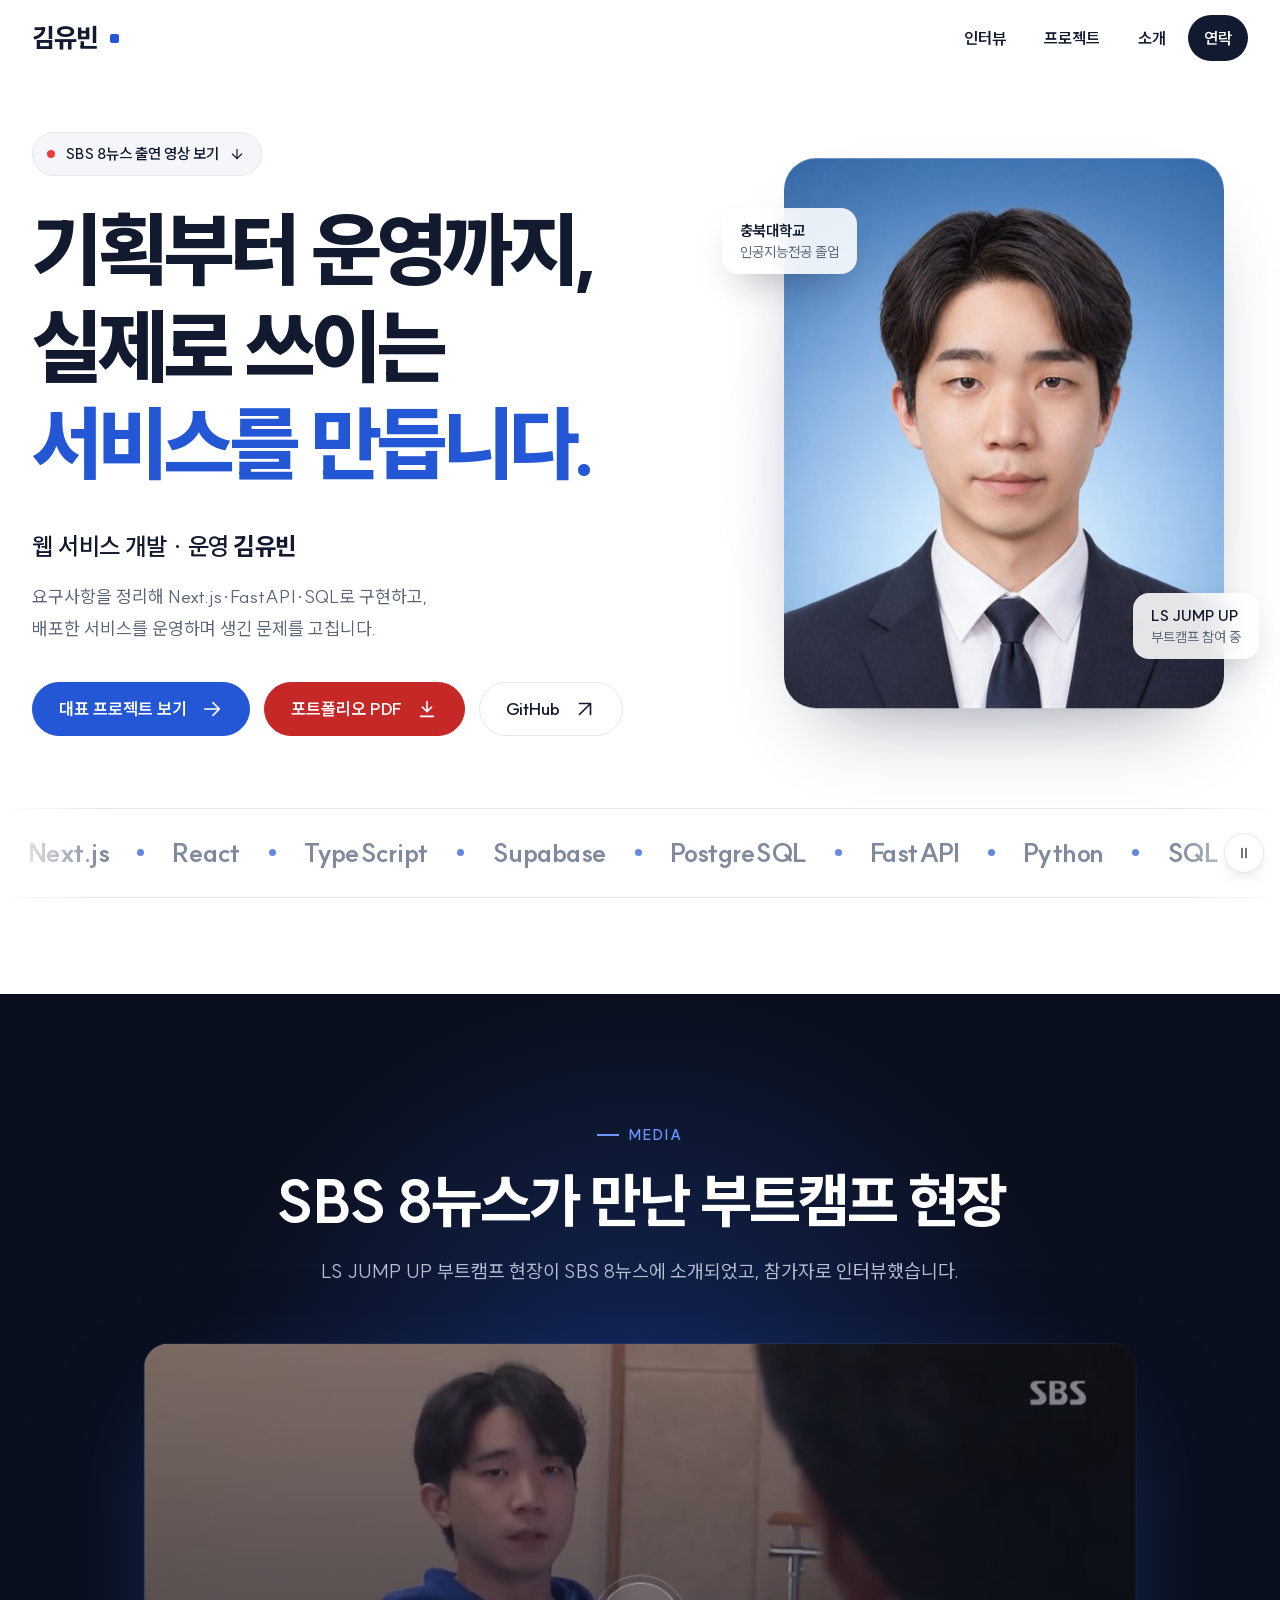
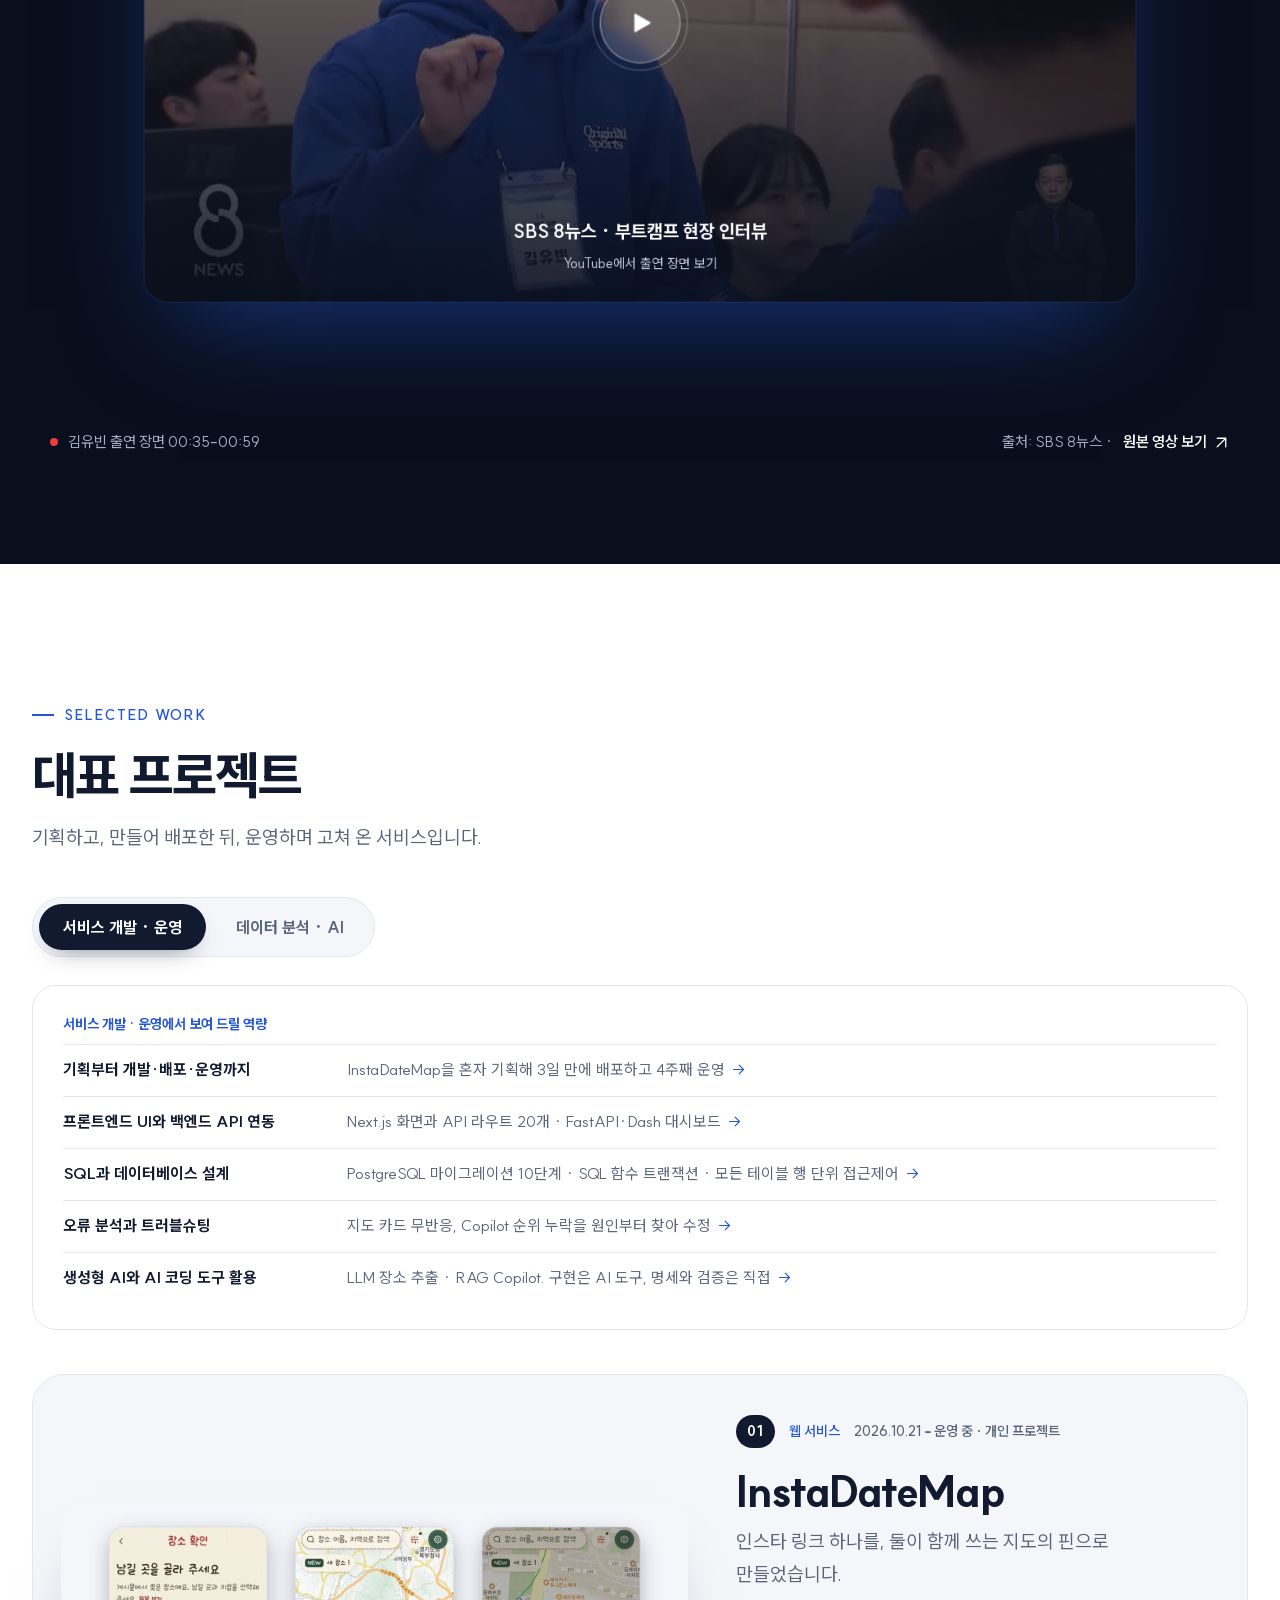
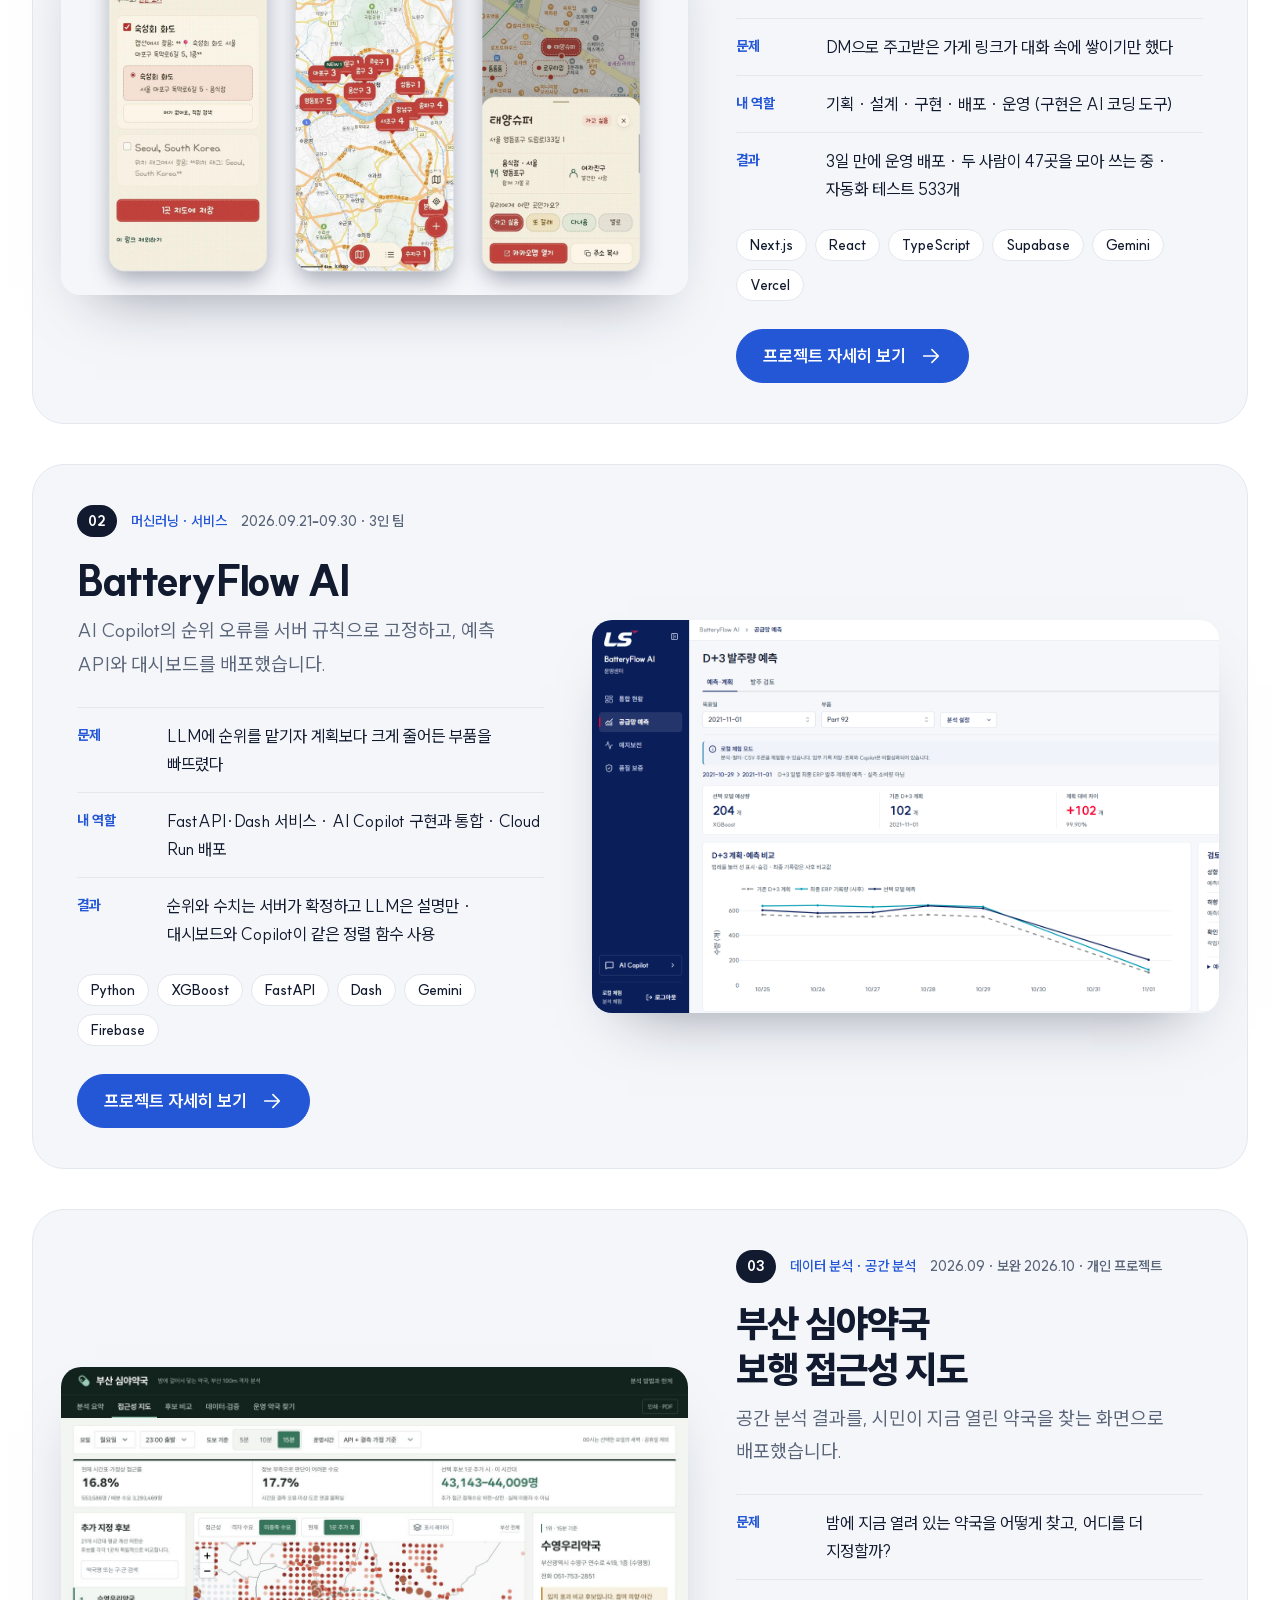
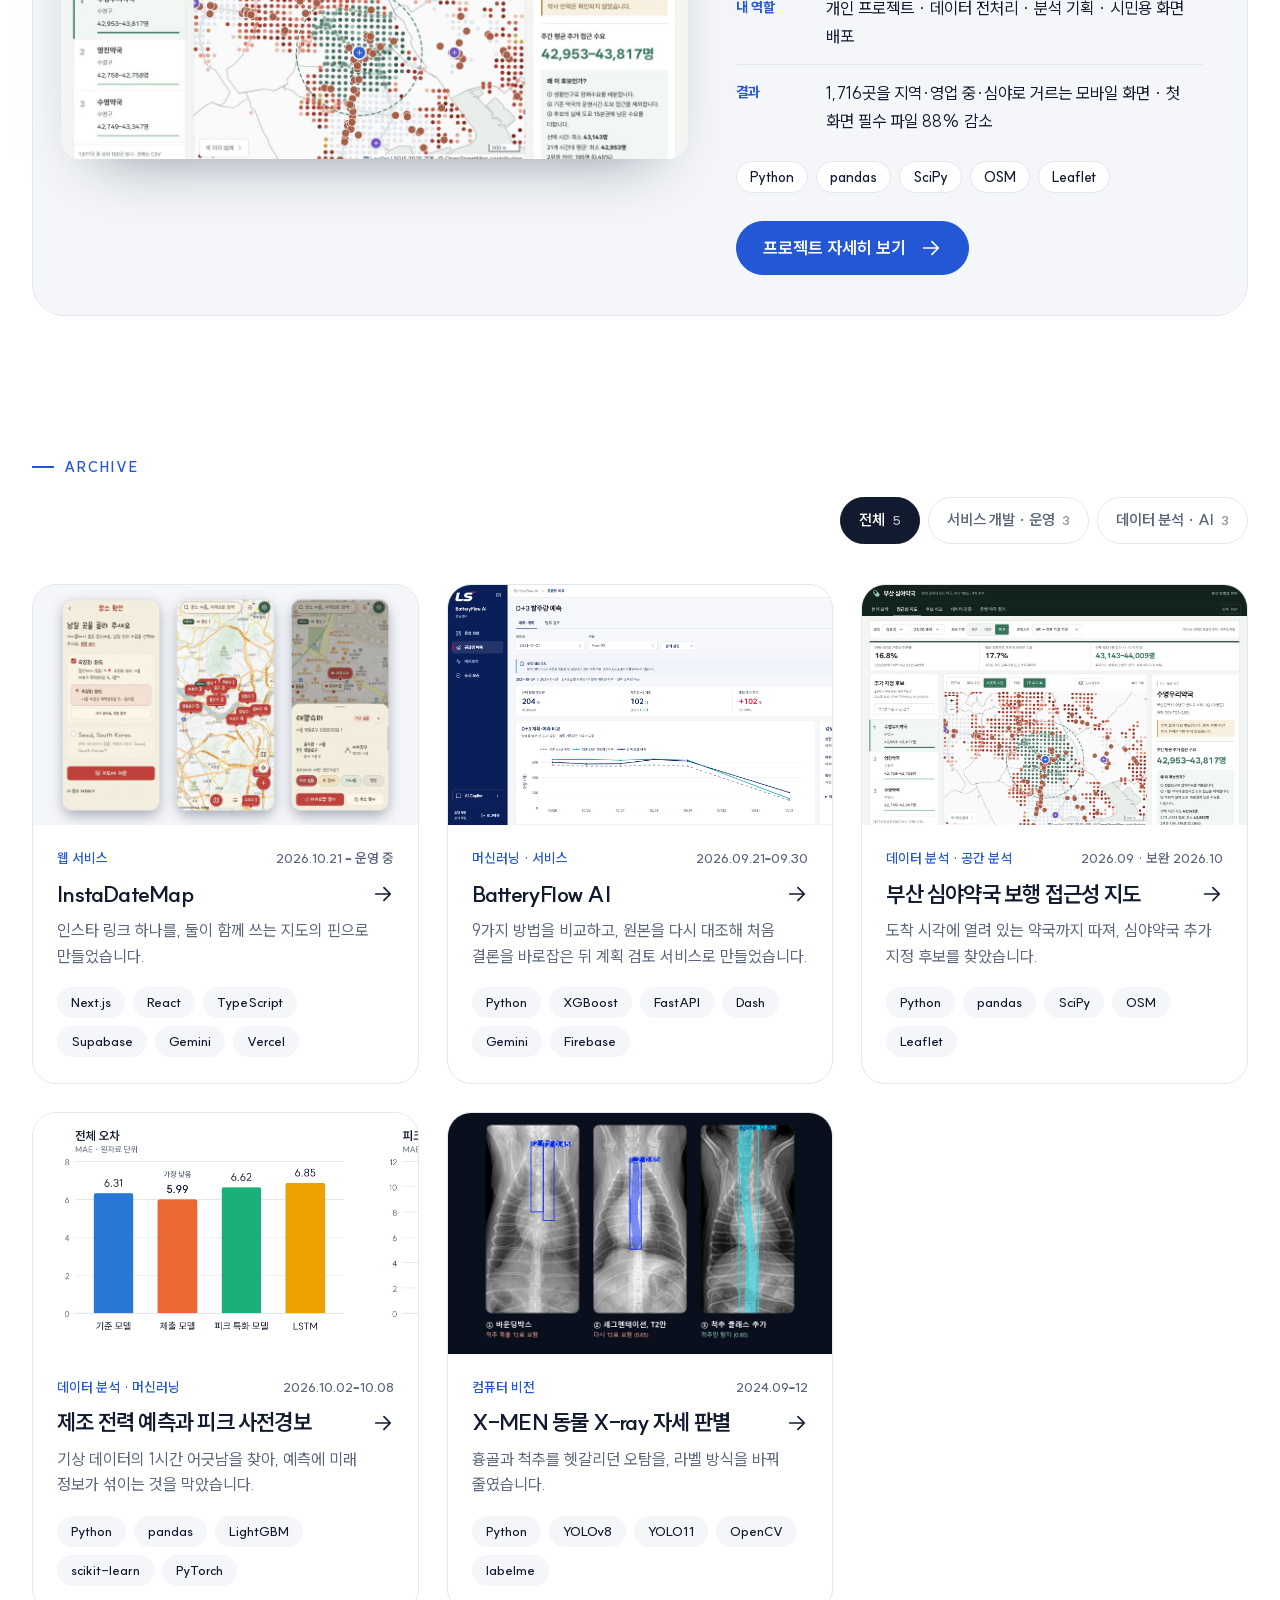
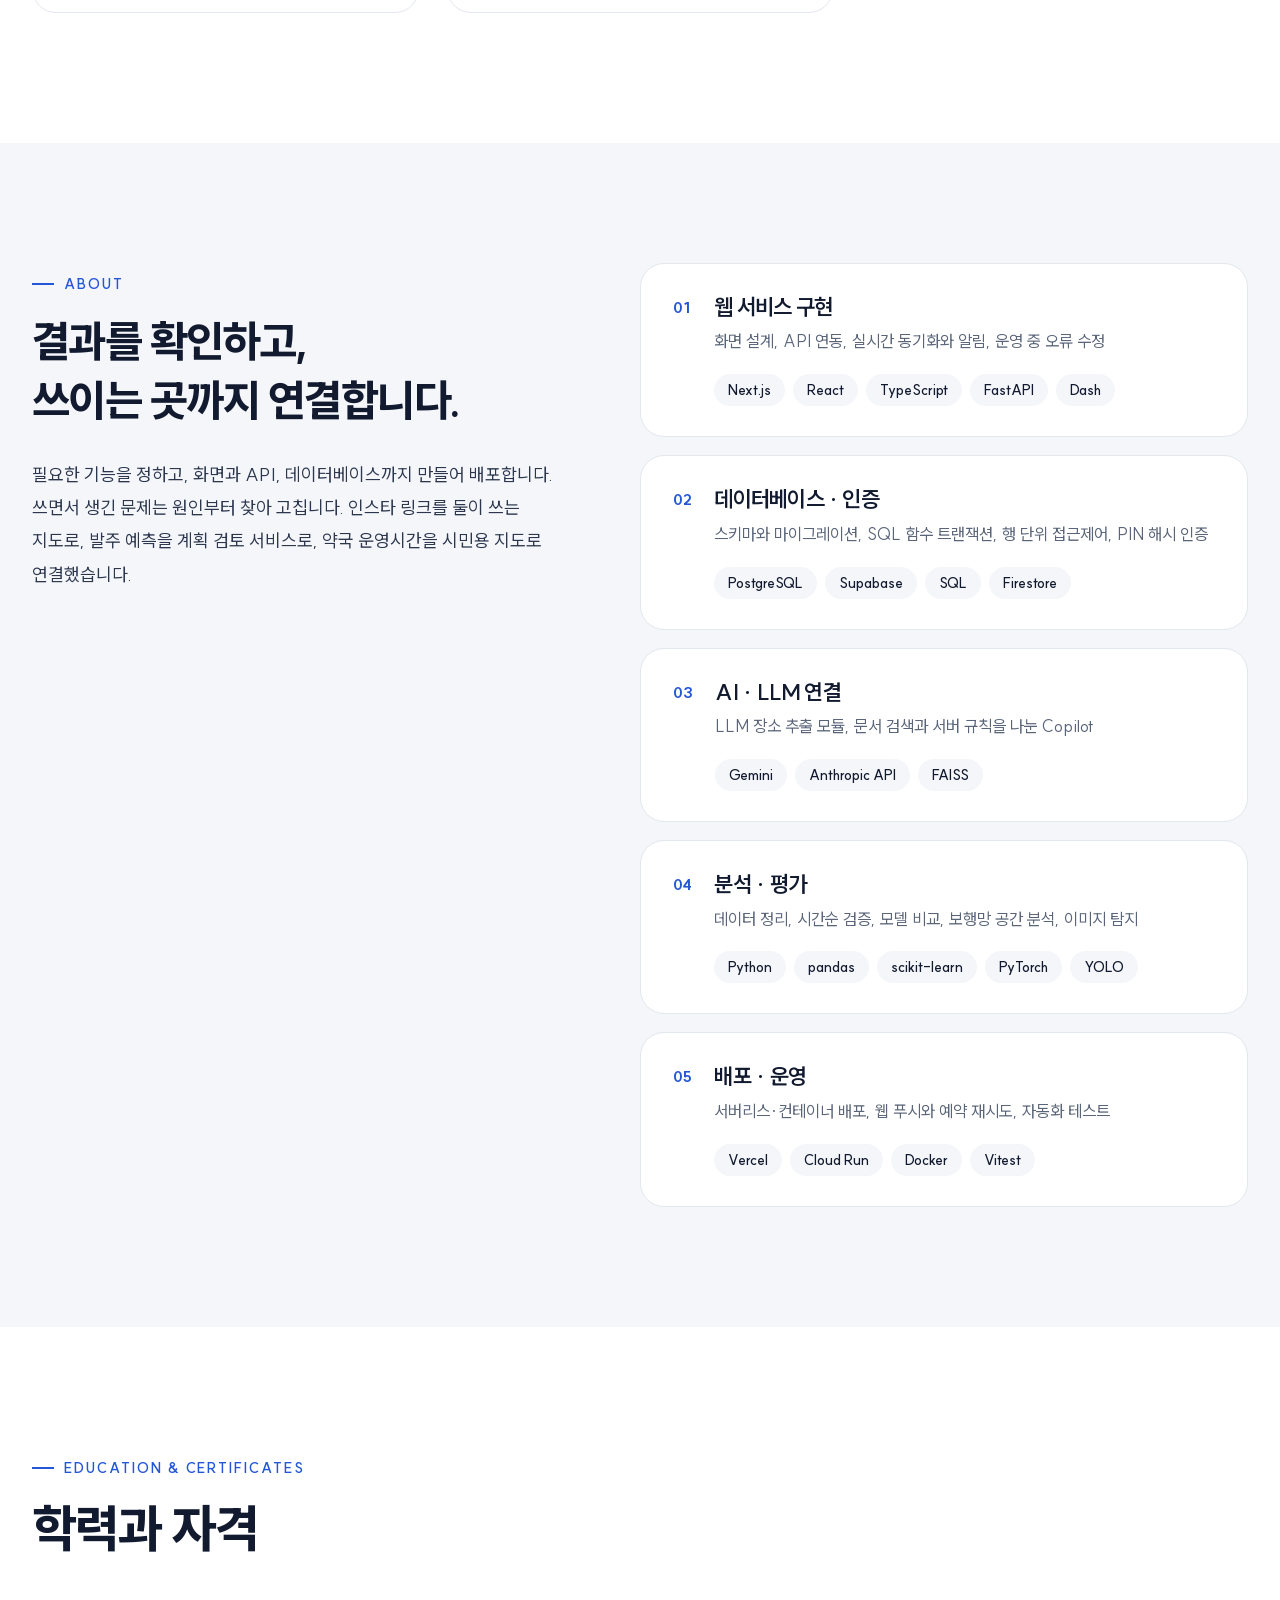
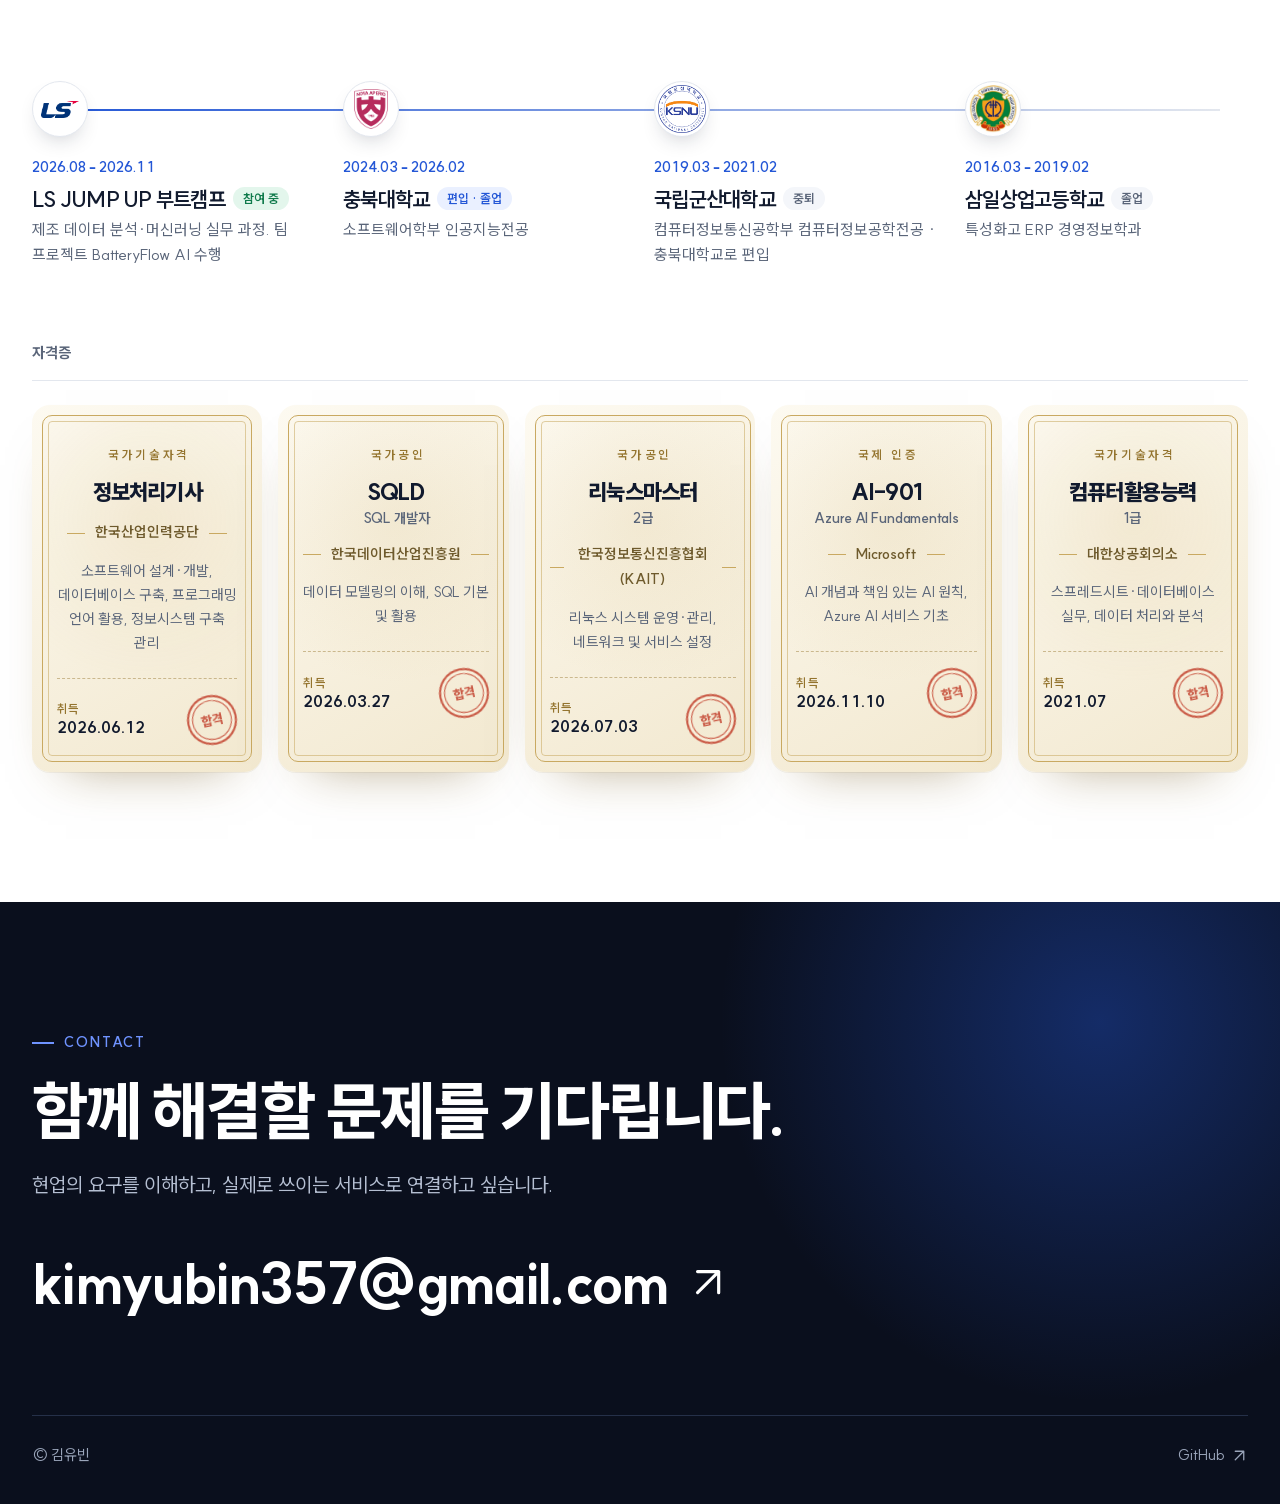
==== commit c6013371: "Polish accessibility and archive filters after UI/UX review (0.5.0) - Tech marquee: text contrast 2." ====
--- a/index.html
+++ b/index.html
@@ -54,7 +54,8 @@
     </section>
 
     <!-- Tech marquee -->
-    <div class="marquee" aria-label="사용 기술">
+    <div class="marquee-wrap">
+    <div class="marquee" role="region" aria-label="사용 기술">
       <div class="marquee-track">
         <ul>
           <li>Next.js</li><li>React</li><li>TypeScript</li><li>Supabase</li><li>PostgreSQL</li><li>FastAPI</li><li>Python</li><li>SQL</li><li>Gemini</li><li>FAISS</li><li>Vercel</li><li>Cloud Run</li><li>pandas</li><li>PyTorch</li>
@@ -63,6 +64,8 @@
           <li>Next.js</li><li>React</li><li>TypeScript</li><li>Supabase</li><li>PostgreSQL</li><li>FastAPI</li><li>Python</li><li>SQL</li><li>Gemini</li><li>FAISS</li><li>Vercel</li><li>Cloud Run</li><li>pandas</li><li>PyTorch</li>
         </ul>
       </div>
+    </div>
+    <button type="button" class="marquee-toggle" aria-pressed="false" aria-label="기술 목록 움직임 멈추기" hidden></button>
     </div>
 
     <!-- Interview video -->
@@ -124,7 +127,7 @@
           <p class="eyebrow" data-reveal>Archive</p>
           <h2 id="archive-title" data-reveal data-delay="1">전체 프로젝트 <span class="count" id="archive-count"></span></h2>
         </div>
-        <div class="filters" id="archive-filters" role="group" aria-label="분야별 보기"></div>
+        <div class="filters" id="archive-filters" role="group" aria-label="직무별 보기"></div>
       </div>
       <div class="archive-grid" id="archive-grid"></div>
     </section>
--- a/styles.css
+++ b/styles.css
@@ -552,3 +552,19 @@
 @media (max-width:1100px) and (min-width:821px){
   .cert-grid>li:last-child:nth-child(odd){grid-column:1/-1;justify-self:center;width:calc(50% - 10px)}
 }
+
+/* v0.5.0 · UI/UX 점검 보완 (ui-ux-pro-max 기준) */
+/* 기술 마키: 큰 굵은 글씨 3:1 이상, 멈춤 버튼(움직이는 콘텐츠 정지 수단), 포커스 시에도 정지 */
+.marquee li{color:#7f8a9e}
+.marquee-wrap{position:relative}
+.marquee-wrap.is-paused .marquee-track,.marquee-wrap:focus-within .marquee-track{animation-play-state:paused}
+.marquee-toggle{position:absolute;right:max(16px,calc((100vw - var(--width)) / 2));top:50%;transform:translateY(-50%);width:40px;height:40px;display:grid;place-items:center;border-radius:50%;border:1px solid var(--line);background:#fff;color:var(--ink);cursor:pointer;box-shadow:0 6px 18px -10px rgba(17,26,46,.35);transition:border-color .2s,background-color .2s}
+.marquee-toggle:hover{border-color:var(--ink)}
+.marquee-toggle[hidden]{display:none}
+.marquee-toggle .icon{width:16px;height:16px}
+@media (max-width:820px){.marquee-toggle{width:36px;height:36px;right:12px}}
+/* 직무별 필터의 개수 표시 */
+.filter-count{display:inline-block;margin-left:4px;font-size:13px;font-weight:700;opacity:.7;font-variant-numeric:tabular-nums}
+/* 작은 글씨 12px 하한, 본문 속 링크 터치 높이 24px 이상 */
+.cert-date small{font-size:12px}
+.video-credit a{display:inline-flex;align-items:center;gap:4px;min-height:24px}
